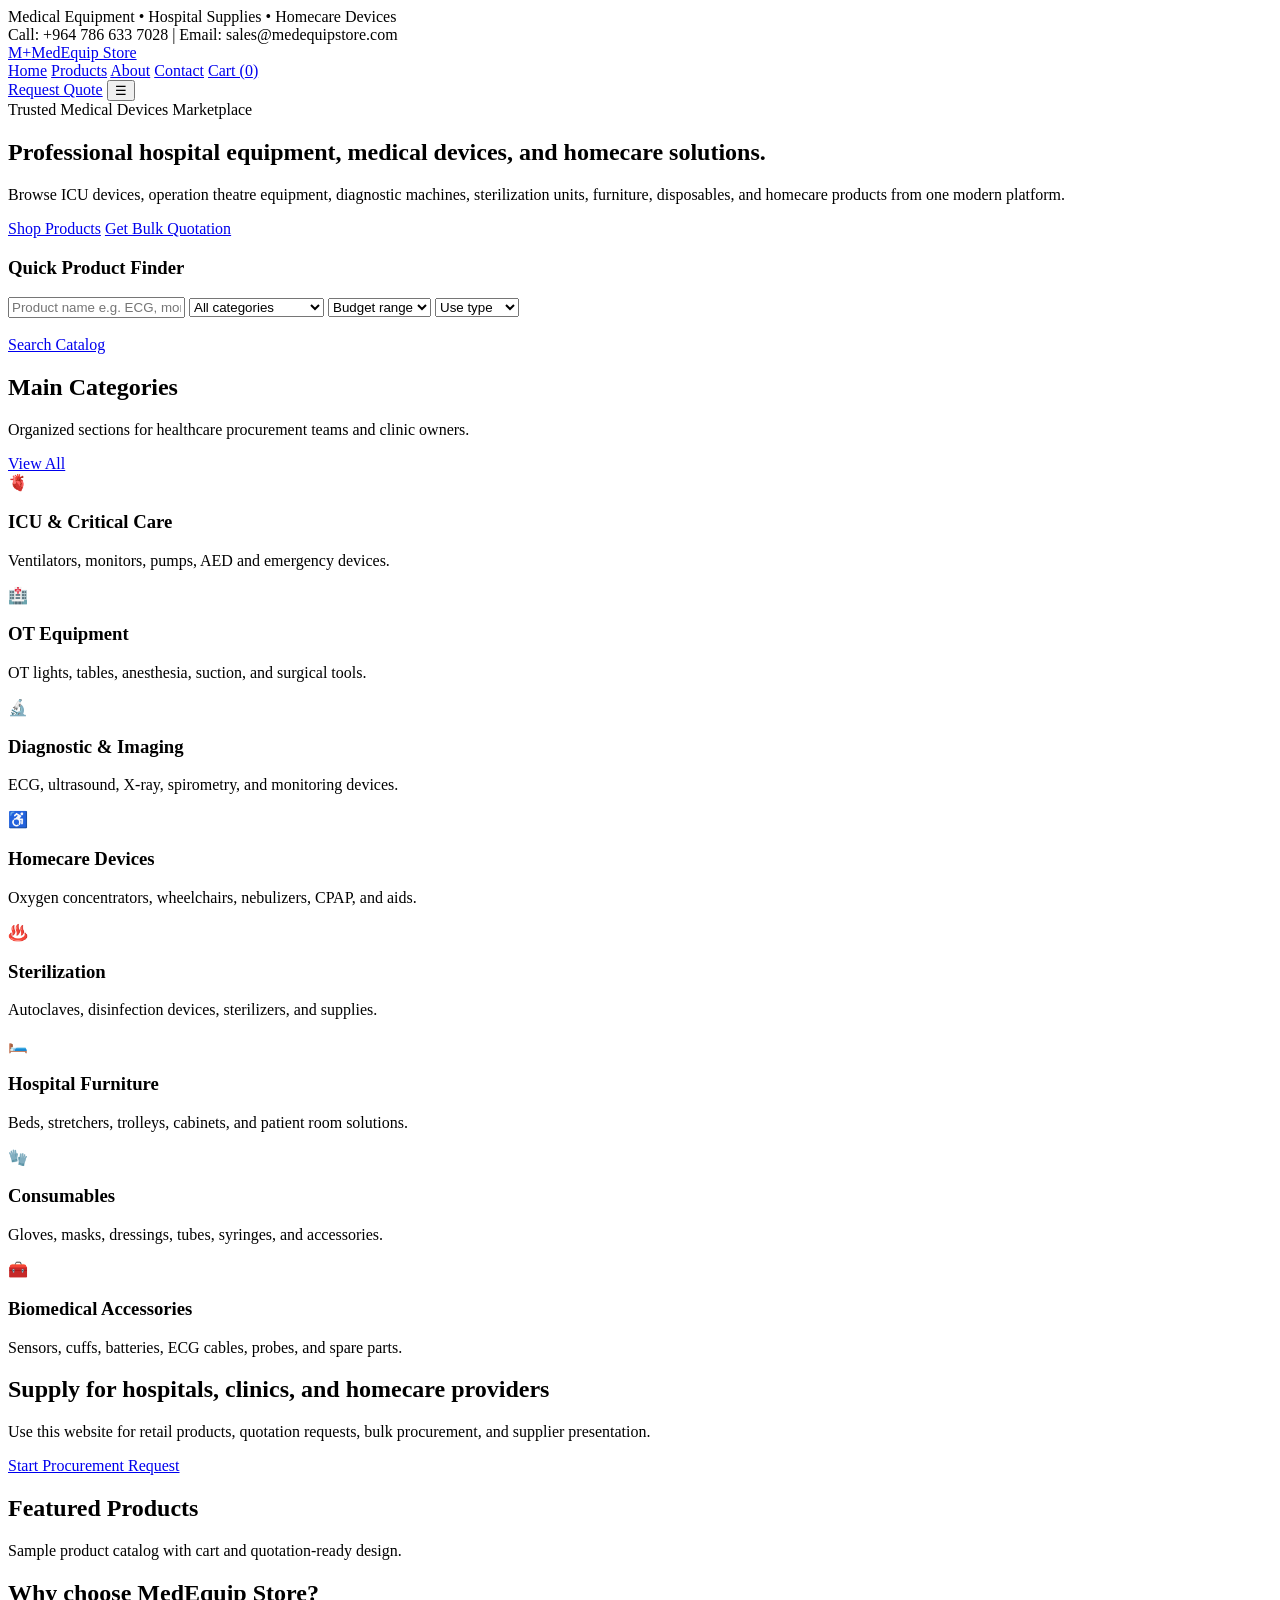
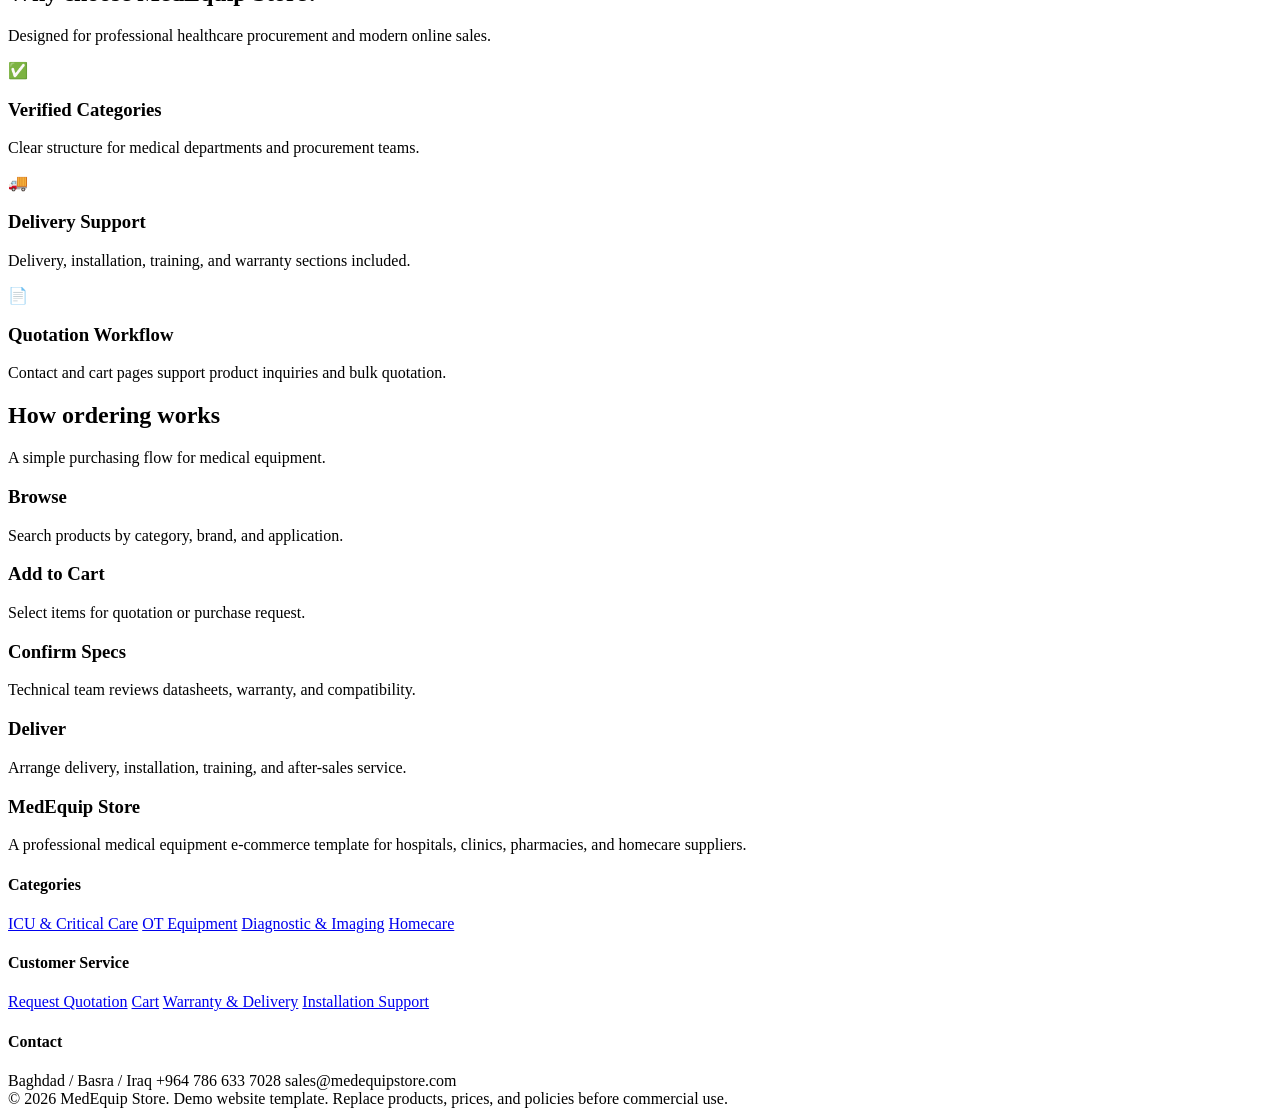
==== index.html @ 946a5c25 "webpage" ====
<!DOCTYPE html>
<html lang="en">
<head>
  <meta charset="UTF-8">
  <meta name="viewport" content="width=device-width, initial-scale=1.0">
  <title>Home | MedEquip Store</title>
  <meta name="description" content="Medical devices and hospital equipment online store template.">
  <link rel="preconnect" href="https://fonts.googleapis.com">
  <link rel="stylesheet" href="assets/css/styles.css">
</head>
<body>

<div class="topbar">
  <div class="container">
    <div>Medical Equipment • Hospital Supplies • Homecare Devices</div>
    <div>Call: +964 786 633 7028 | Email: sales@medequipstore.com</div>
  </div>
</div>
<header class="header">
  <div class="container nav">
    <a class="logo" href="index.html"><span class="logo-mark">M+</span><span>MedEquip Store</span></a>
    <nav class="menu">
      <a href="index.html">Home</a>
      <a href="products.html">Products</a>
      <a href="about.html">About</a>
      <a href="contact.html">Contact</a>
      <a href="cart.html">Cart (<span class="cartCount">0</span>)</a>
    </nav>
    <div class="nav-actions">
      <a class="btn secondary" href="contact.html">Request Quote</a>
      <button class="mobile-toggle">☰</button>
    </div>
  </div>
</header>


<section class="hero">
  <div class="container hero-grid">
    <div>
      <span class="badge">Trusted Medical Devices Marketplace</span>
      <h1>Professional hospital equipment, medical devices, and homecare solutions.</h1>
      <p>Browse ICU devices, operation theatre equipment, diagnostic machines, sterilization units, furniture, disposables, and homecare products from one modern platform.</p>
      <a class="btn" href="products.html">Shop Products</a>
      <a class="btn light" href="contact.html">Get Bulk Quotation</a>
    </div>
    <div class="search-card">
      <h3>Quick Product Finder</h3>
      <div class="search-grid">
        <input placeholder="Product name e.g. ECG, monitor">
        <select><option>All categories</option><option>ICU & Critical Care</option><option>OT Equipment</option><option>Homecare</option></select>
        <select><option>Budget range</option><option>Under $500</option><option>$500 - $2000</option><option>Above $2000</option></select>
        <select><option>Use type</option><option>Hospital</option><option>Clinic</option><option>Homecare</option></select>
      </div>
      <br><a class="btn" href="products.html">Search Catalog</a>
    </div>
  </div>
</section>
<section class="section">
  <div class="container">
    <div class="section-title"><div><h2>Main Categories</h2><p>Organized sections for healthcare procurement teams and clinic owners.</p></div><a class="btn secondary" href="products.html">View All</a></div>
    <div class="grid categories">
      <div class="card category-card"><div class="icon">🫀</div><h3>ICU & Critical Care</h3><p>Ventilators, monitors, pumps, AED and emergency devices.</p></div>
      <div class="card category-card"><div class="icon">🏥</div><h3>OT Equipment</h3><p>OT lights, tables, anesthesia, suction, and surgical tools.</p></div>
      <div class="card category-card"><div class="icon">🔬</div><h3>Diagnostic & Imaging</h3><p>ECG, ultrasound, X-ray, spirometry, and monitoring devices.</p></div>
      <div class="card category-card"><div class="icon">♿</div><h3>Homecare Devices</h3><p>Oxygen concentrators, wheelchairs, nebulizers, CPAP, and aids.</p></div>
      <div class="card category-card"><div class="icon">♨️</div><h3>Sterilization</h3><p>Autoclaves, disinfection devices, sterilizers, and supplies.</p></div>
      <div class="card category-card"><div class="icon">🛏️</div><h3>Hospital Furniture</h3><p>Beds, stretchers, trolleys, cabinets, and patient room solutions.</p></div>
      <div class="card category-card"><div class="icon">🧤</div><h3>Consumables</h3><p>Gloves, masks, dressings, tubes, syringes, and accessories.</p></div>
      <div class="card category-card"><div class="icon">🧰</div><h3>Biomedical Accessories</h3><p>Sensors, cuffs, batteries, ECG cables, probes, and spare parts.</p></div>
    </div>
  </div>
</section>
<section class="section" style="padding-top:0">
  <div class="container">
    <div class="banner">
      <div><h2>Supply for hospitals, clinics, and homecare providers</h2><p>Use this website for retail products, quotation requests, bulk procurement, and supplier presentation.</p></div>
      <a class="btn light" href="contact.html">Start Procurement Request</a>
    </div>
  </div>
</section>
<section class="section">
  <div class="container">
    <div class="section-title"><div><h2>Featured Products</h2><p>Sample product catalog with cart and quotation-ready design.</p></div></div>
    <div class="grid products" id="featuredProducts"></div>
  </div>
</section>
<section class="section" style="background:#fff">
  <div class="container">
    <div class="section-title"><div><h2>Why choose MedEquip Store?</h2><p>Designed for professional healthcare procurement and modern online sales.</p></div></div>
    <div class="grid features">
      <div class="card feature"><div class="icon">✅</div><div><h3>Verified Categories</h3><p>Clear structure for medical departments and procurement teams.</p></div></div>
      <div class="card feature"><div class="icon">🚚</div><div><h3>Delivery Support</h3><p>Delivery, installation, training, and warranty sections included.</p></div></div>
      <div class="card feature"><div class="icon">📄</div><div><h3>Quotation Workflow</h3><p>Contact and cart pages support product inquiries and bulk quotation.</p></div></div>
    </div>
  </div>
</section>
<section class="section">
  <div class="container">
    <div class="section-title"><div><h2>How ordering works</h2><p>A simple purchasing flow for medical equipment.</p></div></div>
    <div class="grid steps">
      <div class="card step"><h3>Browse</h3><p>Search products by category, brand, and application.</p></div>
      <div class="card step"><h3>Add to Cart</h3><p>Select items for quotation or purchase request.</p></div>
      <div class="card step"><h3>Confirm Specs</h3><p>Technical team reviews datasheets, warranty, and compatibility.</p></div>
      <div class="card step"><h3>Deliver</h3><p>Arrange delivery, installation, training, and after-sales service.</p></div>
    </div>
  </div>
</section>


<footer class="footer">
  <div class="container footer-grid">
    <div>
      <h3>MedEquip Store</h3>
      <p>A professional medical equipment e-commerce template for hospitals, clinics, pharmacies, and homecare suppliers.</p>
    </div>
    <div>
      <h4>Categories</h4>
      <a href="products.html">ICU & Critical Care</a>
      <a href="products.html">OT Equipment</a>
      <a href="products.html">Diagnostic & Imaging</a>
      <a href="products.html">Homecare</a>
    </div>
    <div>
      <h4>Customer Service</h4>
      <a href="contact.html">Request Quotation</a>
      <a href="cart.html">Cart</a>
      <a href="about.html">Warranty & Delivery</a>
      <a href="about.html">Installation Support</a>
    </div>
    <div>
      <h4>Contact</h4>
      <a>Baghdad / Basra / Iraq</a>
      <a>+964 786 633 7028</a>
      <a>sales@medequipstore.com</a>
    </div>
  </div>
  <div class="container copy">© 2026 MedEquip Store. Demo website template. Replace products, prices, and policies before commercial use.</div>
</footer>

<script src="assets/js/main.js"></script>
</body>
</html>
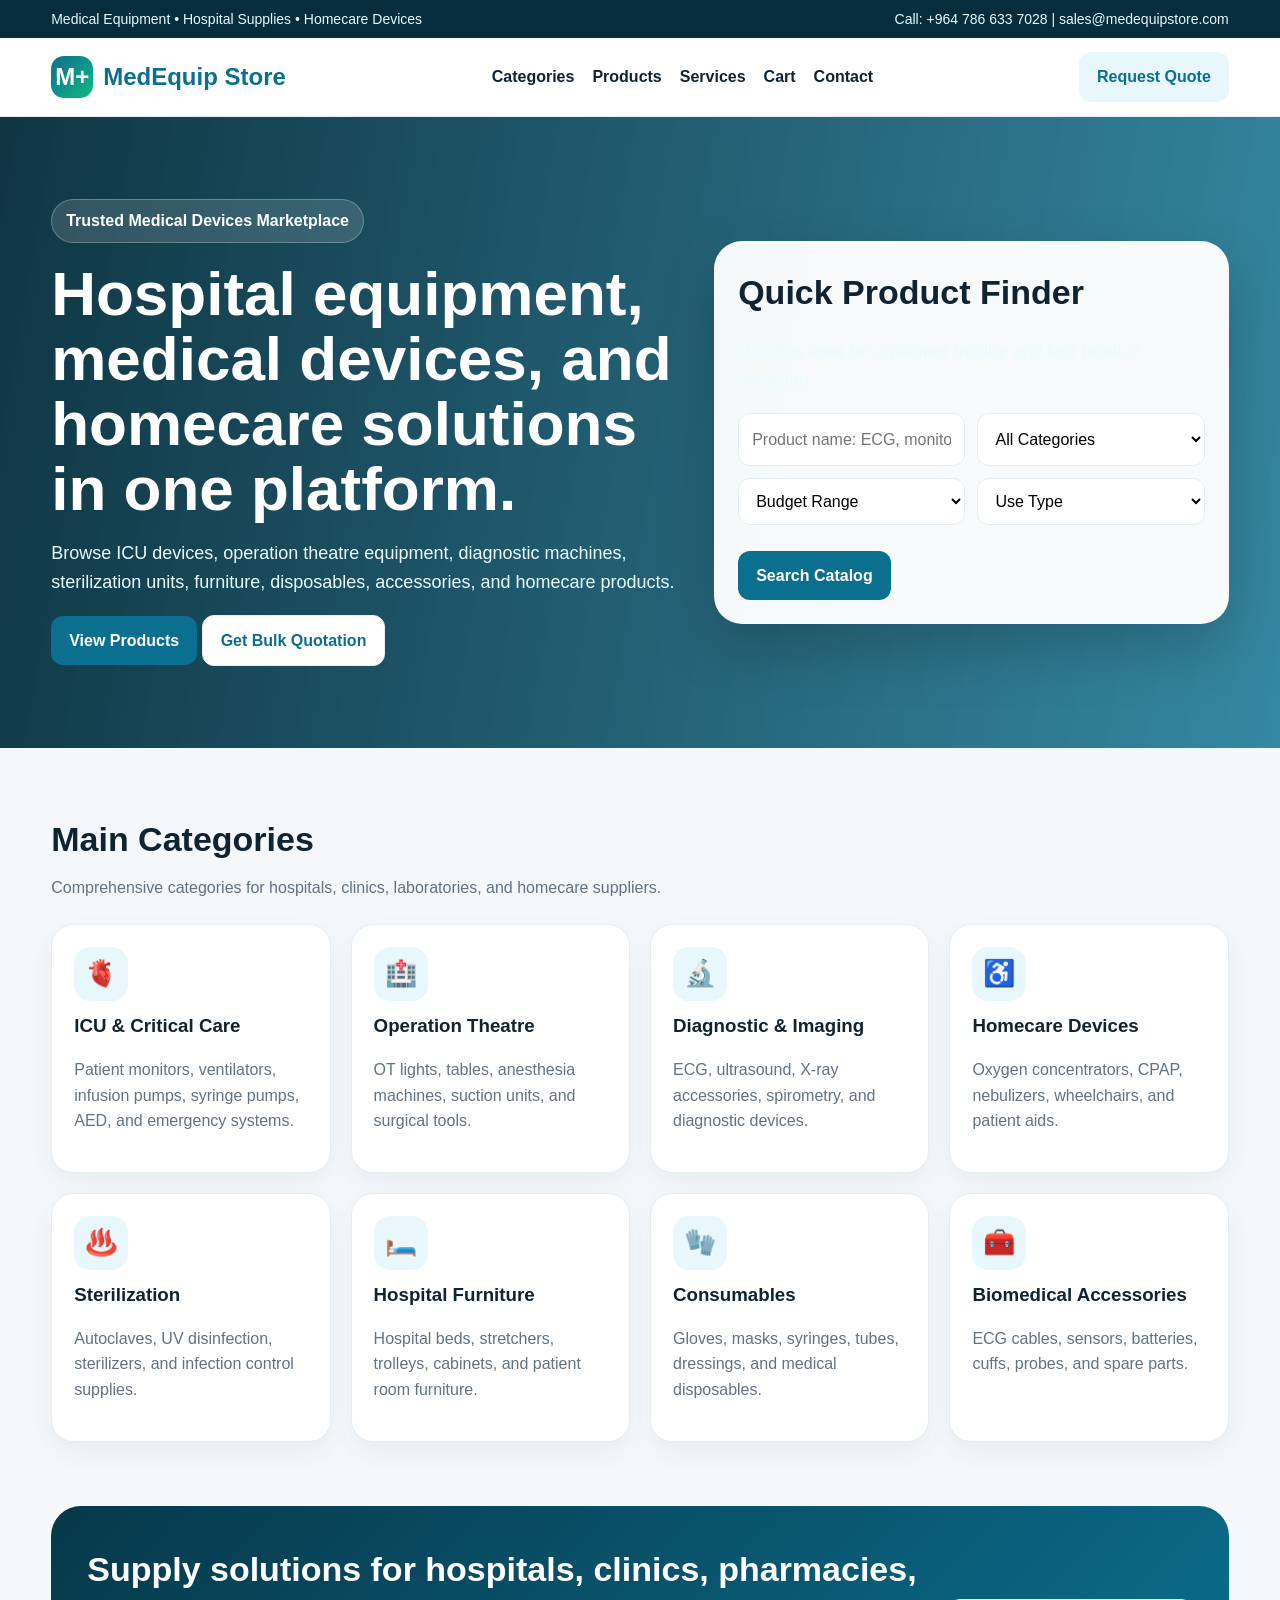
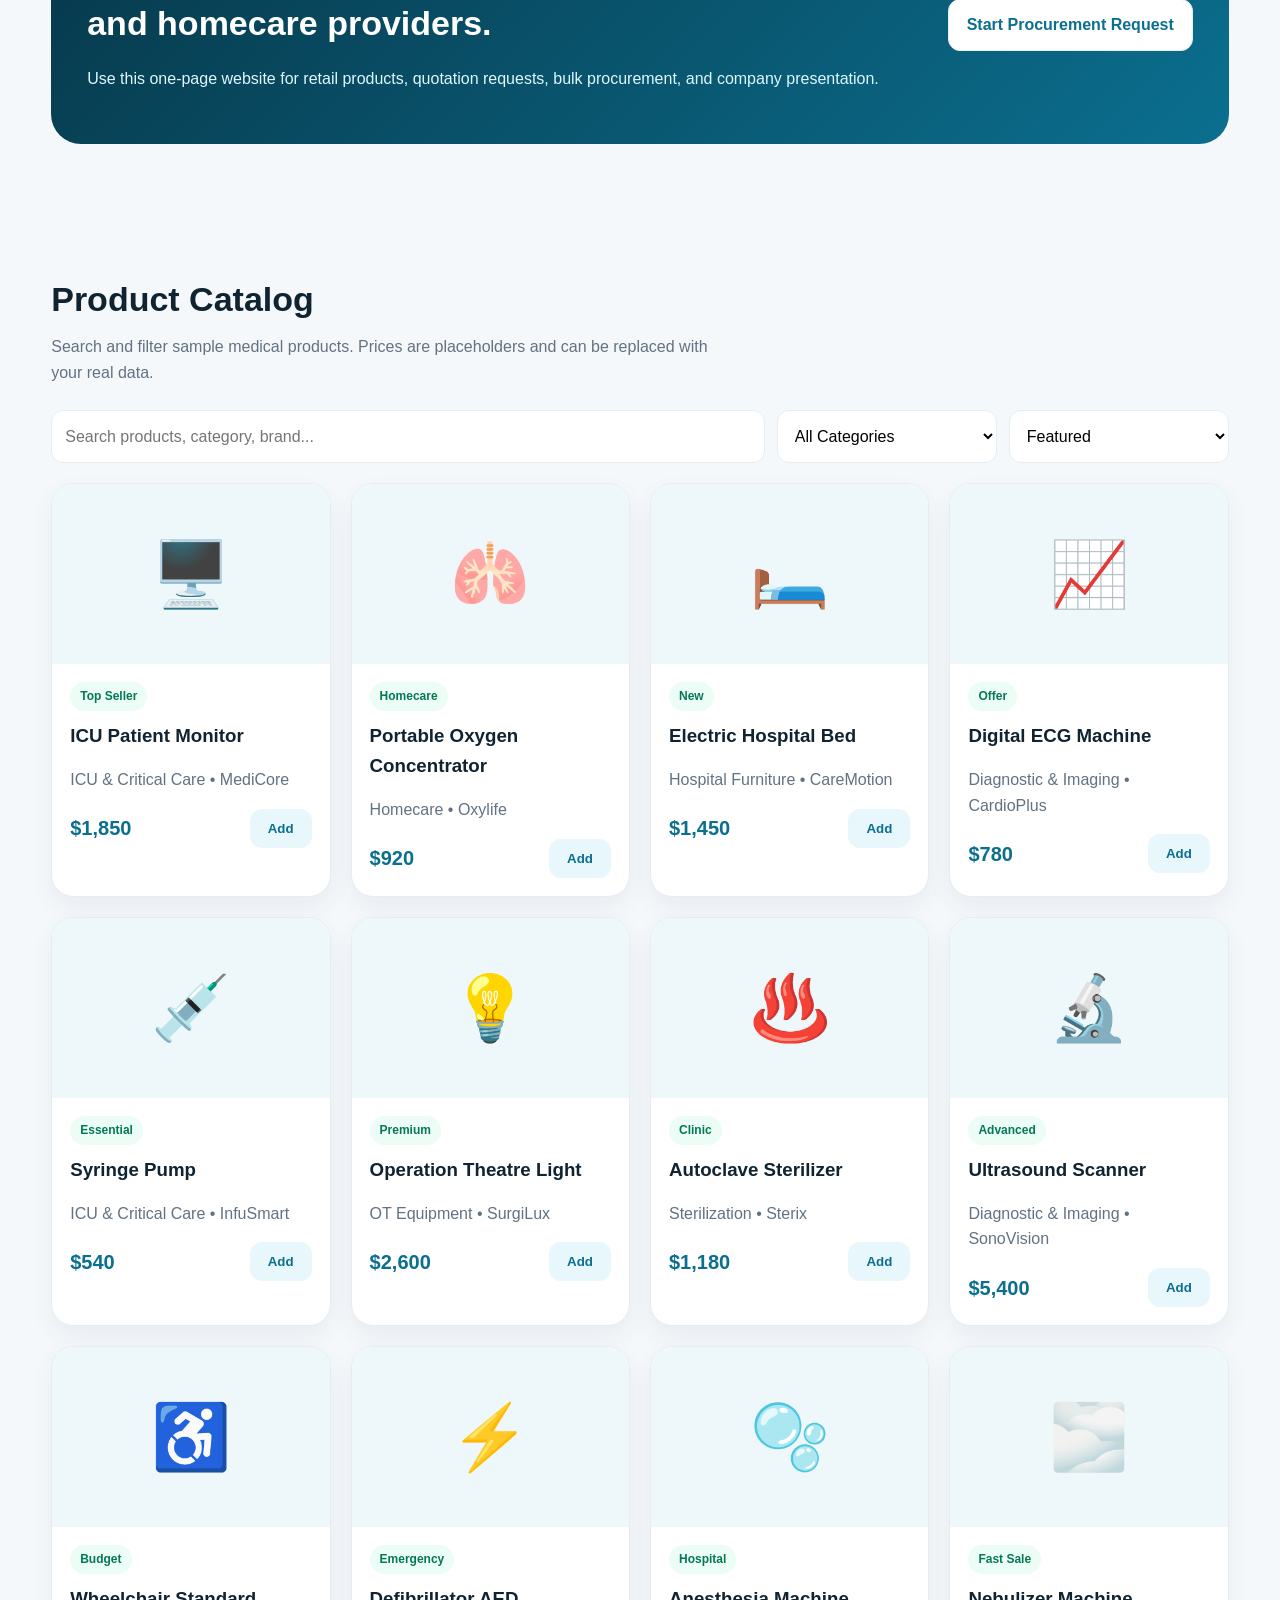
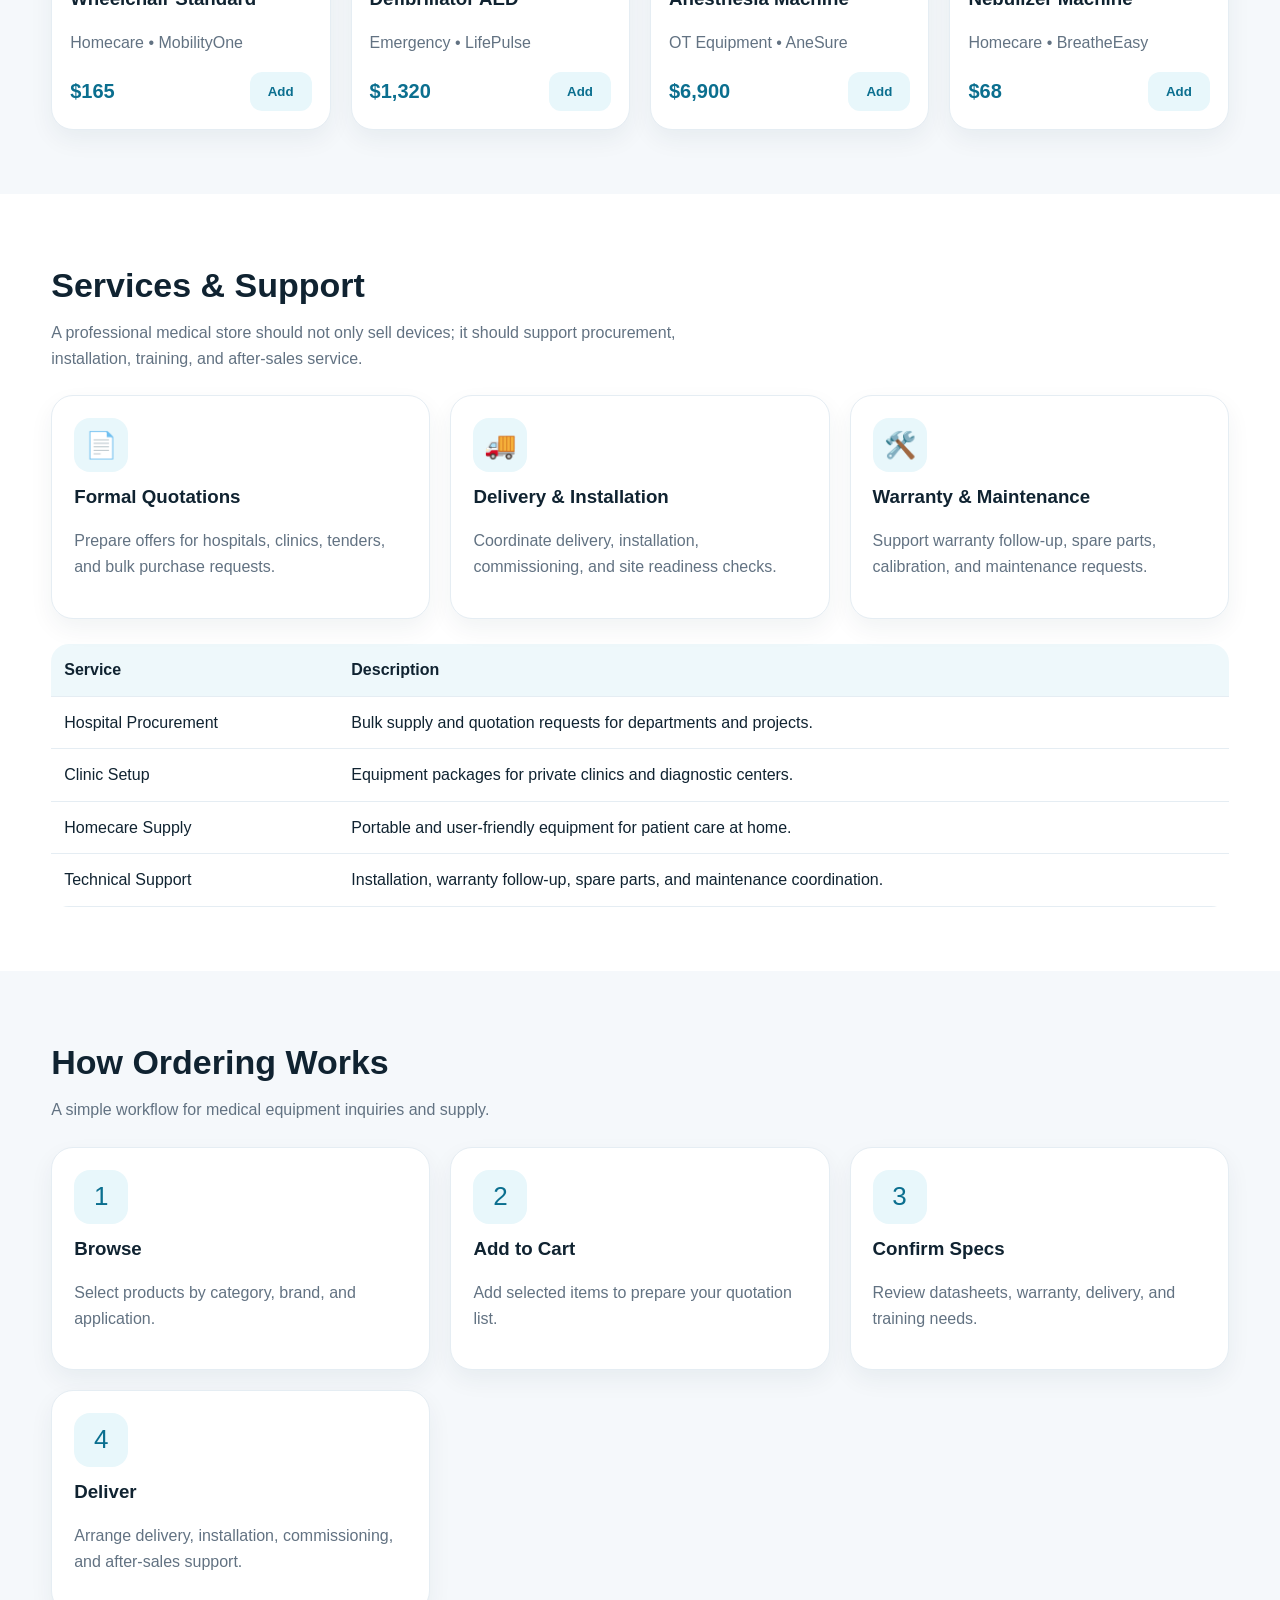
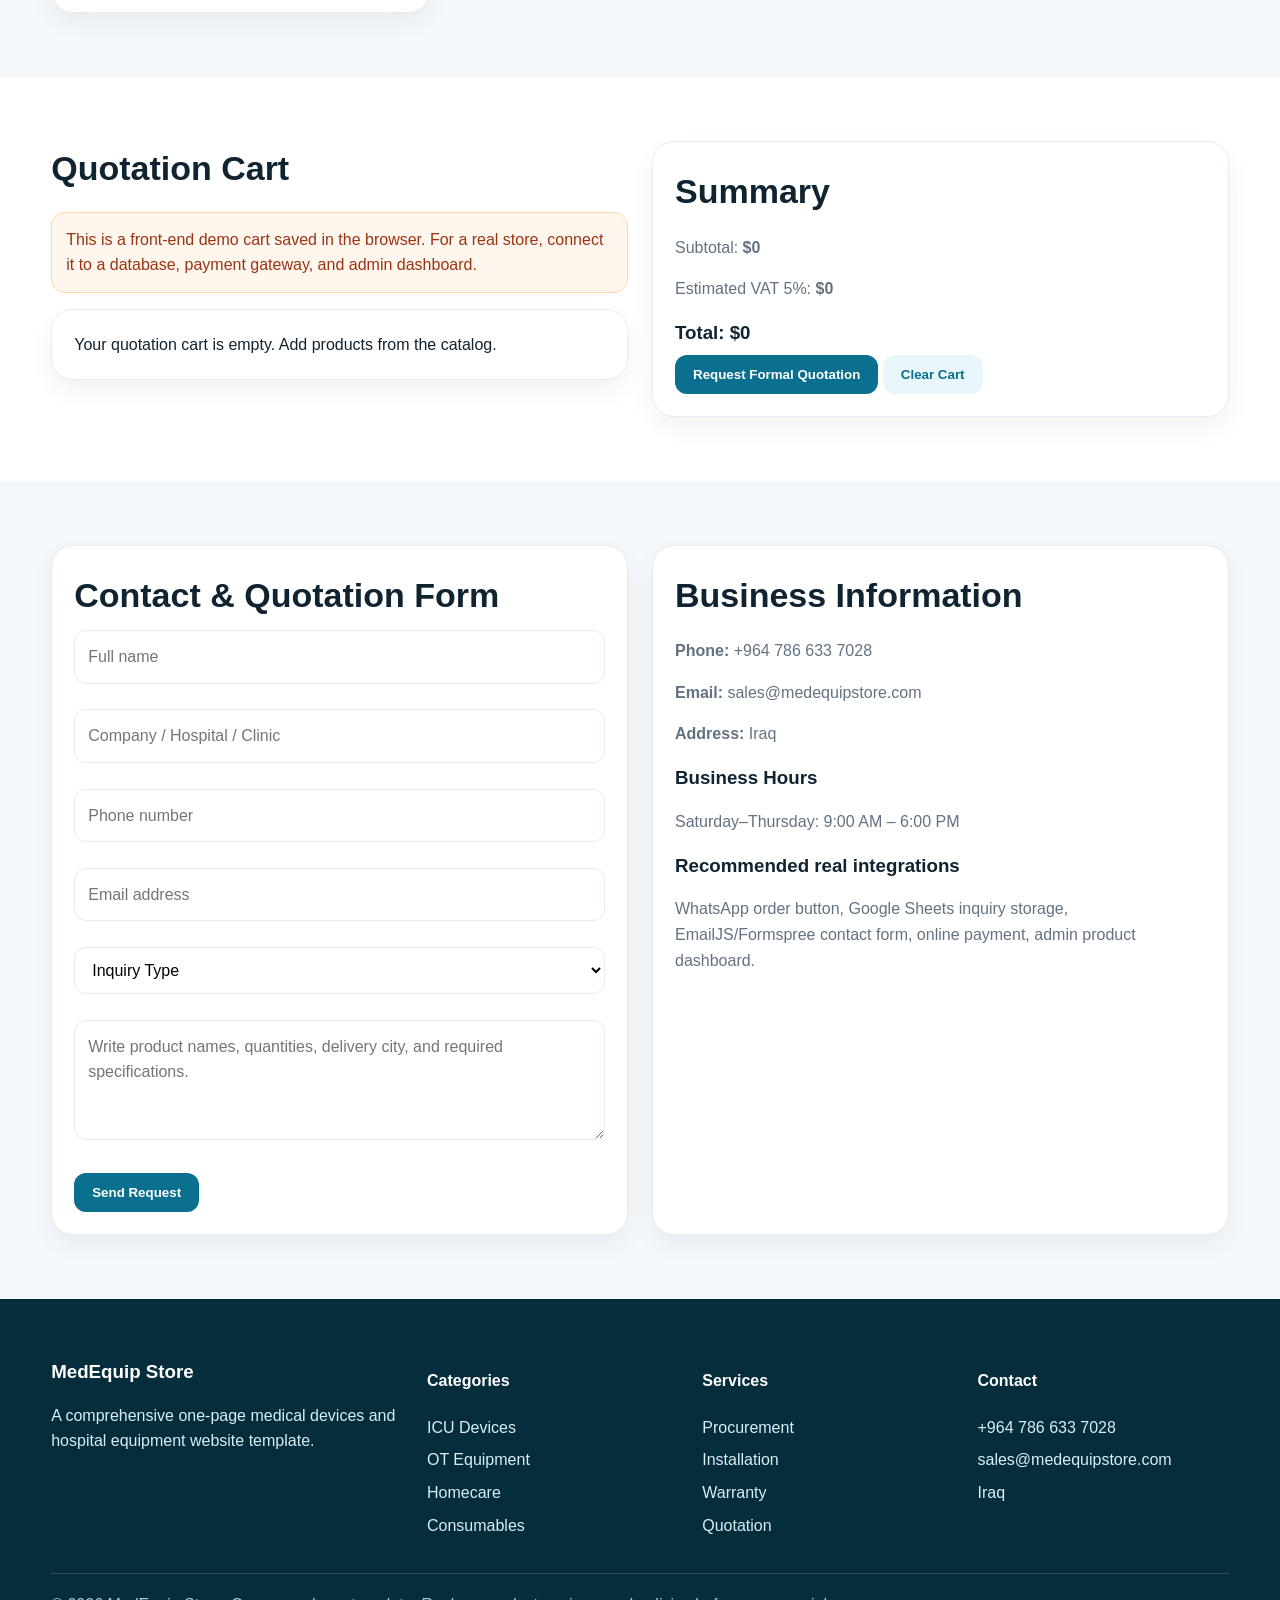
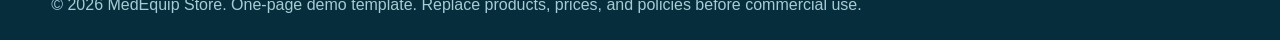
==== commit d66da1ec: "index" ====
--- a/index.html
+++ b/index.html
@@ -1,142 +1,329 @@
 <!DOCTYPE html>
 <html lang="en">
 <head>
-  <meta charset="UTF-8">
-  <meta name="viewport" content="width=device-width, initial-scale=1.0">
-  <title>Home | MedEquip Store</title>
-  <meta name="description" content="Medical devices and hospital equipment online store template.">
-  <link rel="preconnect" href="https://fonts.googleapis.com">
-  <link rel="stylesheet" href="assets/css/styles.css">
+  <meta charset="UTF-8" />
+  <meta name="viewport" content="width=device-width, initial-scale=1.0" />
+  <title>MedEquip Store | Medical Devices & Hospital Equipment</title>
+  <meta name="description" content="A comprehensive one-page medical devices and hospital equipment store website." />
+  <style>
+    :root{
+      --primary:#0b6f8f;--primary-dark:#06495e;--accent:#10b981;--bg:#f5f8fb;
+      --text:#102331;--muted:#627282;--card:#fff;--border:#e5edf3;--gold:#f59e0b;
+    }
+    *{box-sizing:border-box}
+    html{scroll-behavior:smooth}
+    body{margin:0;font-family:Arial,Helvetica,sans-serif;background:var(--bg);color:var(--text);line-height:1.6}
+    a{text-decoration:none;color:inherit}
+    .container{width:min(1180px,92%);margin:auto}
+    .topbar{background:#062d3b;color:#e8fbff;font-size:14px}
+    .topbar .container{display:flex;justify-content:space-between;gap:10px;flex-wrap:wrap;padding:8px 0}
+    header{position:sticky;top:0;z-index:20;background:#fff;border-bottom:1px solid var(--border)}
+    nav{display:flex;align-items:center;justify-content:space-between;gap:20px;padding:14px 0}
+    .logo{display:flex;gap:10px;align-items:center;font-size:24px;font-weight:900;color:var(--primary)}
+    .logo span:first-child{width:42px;height:42px;border-radius:13px;background:linear-gradient(135deg,var(--primary),var(--accent));color:#fff;display:grid;place-items:center}
+    .menu{display:flex;gap:18px;font-weight:700}
+    .menu a:hover{color:var(--primary)}
+    .btn{display:inline-flex;justify-content:center;align-items:center;border:0;border-radius:12px;padding:12px 18px;background:var(--primary);color:#fff;font-weight:800;cursor:pointer}
+    .btn:hover{background:var(--primary-dark)}
+    .btn.light{background:#fff;color:var(--primary);border:1px solid var(--border)}
+    .btn.secondary{background:#e8f7fb;color:var(--primary)}
+    .hero{background:linear-gradient(100deg,rgba(6,45,59,.96),rgba(11,111,143,.82)),url('https://images.unsplash.com/photo-1581093458791-9d09a5f22243?auto=format&fit=crop&w=1600&q=80');background-size:cover;background-position:center;color:#fff;padding:82px 0}
+    .hero-grid{display:grid;grid-template-columns:1.1fr .9fr;gap:34px;align-items:center}
+    .badge{display:inline-flex;background:rgba(255,255,255,.14);border:1px solid rgba(255,255,255,.25);border-radius:999px;padding:8px 14px;font-weight:800}
+    h1{font-size:clamp(36px,5vw,62px);line-height:1.05;margin:18px 0}
+    h2{font-size:34px;margin:0 0 8px}
+    h3{margin:10px 0 7px}
+    .hero p{font-size:18px;color:#e8fbff}
+    .quick-card{background:rgba(255,255,255,.96);color:var(--text);border-radius:28px;padding:24px;box-shadow:0 25px 60px rgba(0,0,0,.2)}
+    input,select,textarea{width:100%;padding:13px;border:1px solid var(--border);border-radius:12px;font:inherit;background:#fff}
+    textarea{min-height:120px;resize:vertical}
+    .form-grid{display:grid;grid-template-columns:1fr 1fr;gap:12px}
+    section{padding:64px 0}
+    .section-title{display:flex;justify-content:space-between;gap:20px;align-items:end;margin-bottom:24px}
+    .section-title p{color:var(--muted);max-width:680px;margin:0}
+    .grid{display:grid;gap:20px}
+    .categories{grid-template-columns:repeat(4,1fr)}
+    .products{grid-template-columns:repeat(4,1fr)}
+    .features,.steps,.testimonials{grid-template-columns:repeat(3,1fr)}
+    .card{background:var(--card);border:1px solid var(--border);border-radius:22px;padding:22px;box-shadow:0 10px 25px rgba(12,44,62,.06)}
+    .icon{width:54px;height:54px;border-radius:16px;display:grid;place-items:center;background:#e8f7fb;color:var(--primary);font-size:26px}
+    .card p{color:var(--muted)}
+    .product{padding:0;overflow:hidden}
+    .product-img{height:180px;background:#eef8fb;display:grid;place-items:center;font-size:64px}
+    .product-body{padding:18px}
+    .tag{display:inline-flex;padding:5px 10px;border-radius:999px;background:#ecfdf5;color:#047857;font-weight:800;font-size:12px}
+    .price{display:flex;justify-content:space-between;align-items:center;margin-top:13px}
+    .price strong{font-size:20px;color:var(--primary)}
+    .banner{background:linear-gradient(135deg,#07384a,#0b6f8f);color:white;border-radius:30px;padding:36px;display:grid;grid-template-columns:1fr auto;gap:20px;align-items:center}
+    .banner p{color:#def8ff}
+    .filters{display:grid;grid-template-columns:1fr 220px 220px;gap:12px;margin-bottom:20px}
+    .about{background:#fff}
+    table{width:100%;border-collapse:collapse;background:#fff;border-radius:18px;overflow:hidden}
+    th,td{padding:13px;border-bottom:1px solid var(--border);text-align:left}
+    th{background:#eef8fb}
+    .split{display:grid;grid-template-columns:1fr 1fr;gap:24px}
+    .notice{background:#fff7ed;border:1px solid #fed7aa;color:#9a3412;padding:14px;border-radius:14px}
+    .cart-item{display:grid;grid-template-columns:70px 1fr auto;gap:14px;align-items:center;margin-bottom:12px}
+    .mini{width:70px;height:70px;border-radius:16px;background:#eef8fb;display:grid;place-items:center;font-size:30px}
+    footer{background:#062d3b;color:#d8eef5;padding:48px 0 22px}
+    .footer-grid{display:grid;grid-template-columns:1.4fr 1fr 1fr 1fr;gap:24px}
+    footer h3,footer h4{color:#fff}
+    footer a{display:block;color:#d8eef5;margin:7px 0}
+    .copy{border-top:1px solid rgba(255,255,255,.15);margin-top:28px;padding-top:18px;color:#a7cbd5}
+    @media(max-width:900px){
+      .hero-grid,.split,.banner{grid-template-columns:1fr}
+      .categories,.products,.features,.steps,.testimonials,.footer-grid{grid-template-columns:1fr 1fr}
+      .menu{display:none}
+      .filters,.form-grid{grid-template-columns:1fr}
+    }
+    @media(max-width:560px){.categories,.products,.features,.steps,.testimonials,.footer-grid{grid-template-columns:1fr}}
+  </style>
 </head>
 <body>
-
-<div class="topbar">
-  <div class="container">
-    <div>Medical Equipment • Hospital Supplies • Homecare Devices</div>
-    <div>Call: +964 786 633 7028 | Email: sales@medequipstore.com</div>
-  </div>
-</div>
-<header class="header">
-  <div class="container nav">
-    <a class="logo" href="index.html"><span class="logo-mark">M+</span><span>MedEquip Store</span></a>
-    <nav class="menu">
-      <a href="index.html">Home</a>
-      <a href="products.html">Products</a>
-      <a href="about.html">About</a>
-      <a href="contact.html">Contact</a>
-      <a href="cart.html">Cart (<span class="cartCount">0</span>)</a>
-    </nav>
-    <div class="nav-actions">
-      <a class="btn secondary" href="contact.html">Request Quote</a>
-      <button class="mobile-toggle">☰</button>
+  <div class="topbar">
+    <div class="container">
+      <div>Medical Equipment • Hospital Supplies • Homecare Devices</div>
+      <div>Call: +964 786 633 7028 | sales@medequipstore.com</div>
     </div>
   </div>
-</header>
-
-
-<section class="hero">
-  <div class="container hero-grid">
-    <div>
-      <span class="badge">Trusted Medical Devices Marketplace</span>
-      <h1>Professional hospital equipment, medical devices, and homecare solutions.</h1>
-      <p>Browse ICU devices, operation theatre equipment, diagnostic machines, sterilization units, furniture, disposables, and homecare products from one modern platform.</p>
-      <a class="btn" href="products.html">Shop Products</a>
-      <a class="btn light" href="contact.html">Get Bulk Quotation</a>
+
+  <header>
+    <div class="container">
+      <nav>
+        <a class="logo" href="#home"><span>M+</span><span>MedEquip Store</span></a>
+        <div class="menu">
+          <a href="#categories">Categories</a>
+          <a href="#products">Products</a>
+          <a href="#services">Services</a>
+          <a href="#cart">Cart</a>
+          <a href="#contact">Contact</a>
+        </div>
+        <a class="btn secondary" href="#contact">Request Quote</a>
+      </nav>
     </div>
-    <div class="search-card">
-      <h3>Quick Product Finder</h3>
-      <div class="search-grid">
-        <input placeholder="Product name e.g. ECG, monitor">
-        <select><option>All categories</option><option>ICU & Critical Care</option><option>OT Equipment</option><option>Homecare</option></select>
-        <select><option>Budget range</option><option>Under $500</option><option>$500 - $2000</option><option>Above $2000</option></select>
-        <select><option>Use type</option><option>Hospital</option><option>Clinic</option><option>Homecare</option></select>
-      </div>
-      <br><a class="btn" href="products.html">Search Catalog</a>
+  </header>
+
+  <main id="home">
+    <section class="hero">
+      <div class="container hero-grid">
+        <div>
+          <span class="badge">Trusted Medical Devices Marketplace</span>
+          <h1>Hospital equipment, medical devices, and homecare solutions in one platform.</h1>
+          <p>Browse ICU devices, operation theatre equipment, diagnostic machines, sterilization units, furniture, disposables, accessories, and homecare products.</p>
+          <a class="btn" href="#products">View Products</a>
+          <a class="btn light" href="#contact">Get Bulk Quotation</a>
+        </div>
+        <div class="quick-card">
+          <h2>Quick Product Finder</h2>
+          <p>Use this area for customer inquiry and fast product selection.</p>
+          <div class="form-grid">
+            <input placeholder="Product name: ECG, monitor, bed..." />
+            <select><option>All Categories</option><option>ICU & Critical Care</option><option>Homecare</option><option>OT Equipment</option></select>
+            <select><option>Budget Range</option><option>Under $500</option><option>$500–$2,000</option><option>Above $2,000</option></select>
+            <select><option>Use Type</option><option>Hospital</option><option>Clinic</option><option>Homecare</option></select>
+          </div><br>
+          <a class="btn" href="#products">Search Catalog</a>
+        </div>
+      </div>
+    </section>
+
+    <section id="categories">
+      <div class="container">
+        <div class="section-title">
+          <div><h2>Main Categories</h2><p>Comprehensive categories for hospitals, clinics, laboratories, and homecare suppliers.</p></div>
+        </div>
+        <div class="grid categories">
+          <div class="card"><div class="icon">🫀</div><h3>ICU & Critical Care</h3><p>Patient monitors, ventilators, infusion pumps, syringe pumps, AED, and emergency systems.</p></div>
+          <div class="card"><div class="icon">🏥</div><h3>Operation Theatre</h3><p>OT lights, tables, anesthesia machines, suction units, and surgical tools.</p></div>
+          <div class="card"><div class="icon">🔬</div><h3>Diagnostic & Imaging</h3><p>ECG, ultrasound, X-ray accessories, spirometry, and diagnostic devices.</p></div>
+          <div class="card"><div class="icon">♿</div><h3>Homecare Devices</h3><p>Oxygen concentrators, CPAP, nebulizers, wheelchairs, and patient aids.</p></div>
+          <div class="card"><div class="icon">♨️</div><h3>Sterilization</h3><p>Autoclaves, UV disinfection, sterilizers, and infection control supplies.</p></div>
+          <div class="card"><div class="icon">🛏️</div><h3>Hospital Furniture</h3><p>Hospital beds, stretchers, trolleys, cabinets, and patient room furniture.</p></div>
+          <div class="card"><div class="icon">🧤</div><h3>Consumables</h3><p>Gloves, masks, syringes, tubes, dressings, and medical disposables.</p></div>
+          <div class="card"><div class="icon">🧰</div><h3>Biomedical Accessories</h3><p>ECG cables, sensors, batteries, cuffs, probes, and spare parts.</p></div>
+        </div>
+      </div>
+    </section>
+
+    <section style="padding-top:0">
+      <div class="container">
+        <div class="banner">
+          <div>
+            <h2>Supply solutions for hospitals, clinics, pharmacies, and homecare providers.</h2>
+            <p>Use this one-page website for retail products, quotation requests, bulk procurement, and company presentation.</p>
+          </div>
+          <a class="btn light" href="#contact">Start Procurement Request</a>
+        </div>
+      </div>
+    </section>
+
+    <section id="products">
+      <div class="container">
+        <div class="section-title">
+          <div><h2>Product Catalog</h2><p>Search and filter sample medical products. Prices are placeholders and can be replaced with your real data.</p></div>
+        </div>
+        <div class="filters">
+          <input id="searchInput" placeholder="Search products, category, brand..." />
+          <select id="categoryFilter">
+            <option value="All">All Categories</option>
+            <option>ICU & Critical Care</option><option>Homecare</option><option>Hospital Furniture</option>
+            <option>Diagnostic & Imaging</option><option>OT Equipment</option><option>Sterilization</option><option>Emergency</option>
+          </select>
+          <select id="sortFilter">
+            <option value="featured">Featured</option>
+            <option value="low">Price: Low to High</option>
+            <option value="high">Price: High to Low</option>
+          </select>
+        </div>
+        <div class="grid products" id="productGrid"></div>
+      </div>
+    </section>
+
+    <section id="services" class="about">
+      <div class="container">
+        <div class="section-title">
+          <div><h2>Services & Support</h2><p>A professional medical store should not only sell devices; it should support procurement, installation, training, and after-sales service.</p></div>
+        </div>
+        <div class="grid features">
+          <div class="card"><div class="icon">📄</div><h3>Formal Quotations</h3><p>Prepare offers for hospitals, clinics, tenders, and bulk purchase requests.</p></div>
+          <div class="card"><div class="icon">🚚</div><h3>Delivery & Installation</h3><p>Coordinate delivery, installation, commissioning, and site readiness checks.</p></div>
+          <div class="card"><div class="icon">🛠️</div><h3>Warranty & Maintenance</h3><p>Support warranty follow-up, spare parts, calibration, and maintenance requests.</p></div>
+        </div><br>
+        <table>
+          <tr><th>Service</th><th>Description</th></tr>
+          <tr><td>Hospital Procurement</td><td>Bulk supply and quotation requests for departments and projects.</td></tr>
+          <tr><td>Clinic Setup</td><td>Equipment packages for private clinics and diagnostic centers.</td></tr>
+          <tr><td>Homecare Supply</td><td>Portable and user-friendly equipment for patient care at home.</td></tr>
+          <tr><td>Technical Support</td><td>Installation, warranty follow-up, spare parts, and maintenance coordination.</td></tr>
+        </table>
+      </div>
+    </section>
+
+    <section>
+      <div class="container">
+        <div class="section-title">
+          <div><h2>How Ordering Works</h2><p>A simple workflow for medical equipment inquiries and supply.</p></div>
+        </div>
+        <div class="grid steps">
+          <div class="card"><div class="icon">1</div><h3>Browse</h3><p>Select products by category, brand, and application.</p></div>
+          <div class="card"><div class="icon">2</div><h3>Add to Cart</h3><p>Add selected items to prepare your quotation list.</p></div>
+          <div class="card"><div class="icon">3</div><h3>Confirm Specs</h3><p>Review datasheets, warranty, delivery, and training needs.</p></div>
+          <div class="card"><div class="icon">4</div><h3>Deliver</h3><p>Arrange delivery, installation, commissioning, and after-sales support.</p></div>
+        </div>
+      </div>
+    </section>
+
+    <section id="cart" class="about">
+      <div class="container split">
+        <div>
+          <h2>Quotation Cart</h2>
+          <p class="notice">This is a front-end demo cart saved in the browser. For a real store, connect it to a database, payment gateway, and admin dashboard.</p>
+          <div id="cartItems"></div>
+        </div>
+        <div class="card">
+          <h2>Summary</h2>
+          <p>Subtotal: <strong id="subtotal">$0</strong></p>
+          <p>Estimated VAT 5%: <strong id="vat">$0</strong></p>
+          <h3>Total: <span id="grand">$0</span></h3>
+          <button class="btn" onclick="document.querySelector('#contact').scrollIntoView()">Request Formal Quotation</button>
+          <button class="btn secondary" onclick="clearCart()">Clear Cart</button>
+        </div>
+      </div>
+    </section>
+
+    <section id="contact">
+      <div class="container split">
+        <form class="card" onsubmit="alert('Demo form only. Connect it to EmailJS, Formspree, WhatsApp, PHP, or backend API.');return false;">
+          <h2>Contact & Quotation Form</h2>
+          <input placeholder="Full name" required><br><br>
+          <input placeholder="Company / Hospital / Clinic"><br><br>
+          <input placeholder="Phone number" required><br><br>
+          <input placeholder="Email address"><br><br>
+          <select><option>Inquiry Type</option><option>Single Product</option><option>Bulk Quotation</option><option>Clinic Setup</option><option>Technical Support</option></select><br><br>
+          <textarea placeholder="Write product names, quantities, delivery city, and required specifications."></textarea><br><br>
+          <button class="btn">Send Request</button>
+        </form>
+        <div class="card">
+          <h2>Business Information</h2>
+          <p><strong>Phone:</strong> +964 786 633 7028</p>
+          <p><strong>Email:</strong> sales@medequipstore.com</p>
+          <p><strong>Address:</strong> Iraq</p>
+          <h3>Business Hours</h3>
+          <p>Saturday–Thursday: 9:00 AM – 6:00 PM</p>
+          <h3>Recommended real integrations</h3>
+          <p>WhatsApp order button, Google Sheets inquiry storage, EmailJS/Formspree contact form, online payment, admin product dashboard.</p>
+        </div>
+      </div>
+    </section>
+  </main>
+
+  <footer>
+    <div class="container footer-grid">
+      <div><h3>MedEquip Store</h3><p>A comprehensive one-page medical devices and hospital equipment website template.</p></div>
+      <div><h4>Categories</h4><a href="#products">ICU Devices</a><a href="#products">OT Equipment</a><a href="#products">Homecare</a><a href="#products">Consumables</a></div>
+      <div><h4>Services</h4><a href="#services">Procurement</a><a href="#services">Installation</a><a href="#services">Warranty</a><a href="#contact">Quotation</a></div>
+      <div><h4>Contact</h4><a>+964 786 633 7028</a><a>sales@medequipstore.com</a><a>Iraq</a></div>
     </div>
-  </div>
-</section>
-<section class="section">
-  <div class="container">
-    <div class="section-title"><div><h2>Main Categories</h2><p>Organized sections for healthcare procurement teams and clinic owners.</p></div><a class="btn secondary" href="products.html">View All</a></div>
-    <div class="grid categories">
-      <div class="card category-card"><div class="icon">🫀</div><h3>ICU & Critical Care</h3><p>Ventilators, monitors, pumps, AED and emergency devices.</p></div>
-      <div class="card category-card"><div class="icon">🏥</div><h3>OT Equipment</h3><p>OT lights, tables, anesthesia, suction, and surgical tools.</p></div>
-      <div class="card category-card"><div class="icon">🔬</div><h3>Diagnostic & Imaging</h3><p>ECG, ultrasound, X-ray, spirometry, and monitoring devices.</p></div>
-      <div class="card category-card"><div class="icon">♿</div><h3>Homecare Devices</h3><p>Oxygen concentrators, wheelchairs, nebulizers, CPAP, and aids.</p></div>
-      <div class="card category-card"><div class="icon">♨️</div><h3>Sterilization</h3><p>Autoclaves, disinfection devices, sterilizers, and supplies.</p></div>
-      <div class="card category-card"><div class="icon">🛏️</div><h3>Hospital Furniture</h3><p>Beds, stretchers, trolleys, cabinets, and patient room solutions.</p></div>
-      <div class="card category-card"><div class="icon">🧤</div><h3>Consumables</h3><p>Gloves, masks, dressings, tubes, syringes, and accessories.</p></div>
-      <div class="card category-card"><div class="icon">🧰</div><h3>Biomedical Accessories</h3><p>Sensors, cuffs, batteries, ECG cables, probes, and spare parts.</p></div>
-    </div>
-  </div>
-</section>
-<section class="section" style="padding-top:0">
-  <div class="container">
-    <div class="banner">
-      <div><h2>Supply for hospitals, clinics, and homecare providers</h2><p>Use this website for retail products, quotation requests, bulk procurement, and supplier presentation.</p></div>
-      <a class="btn light" href="contact.html">Start Procurement Request</a>
-    </div>
-  </div>
-</section>
-<section class="section">
-  <div class="container">
-    <div class="section-title"><div><h2>Featured Products</h2><p>Sample product catalog with cart and quotation-ready design.</p></div></div>
-    <div class="grid products" id="featuredProducts"></div>
-  </div>
-</section>
-<section class="section" style="background:#fff">
-  <div class="container">
-    <div class="section-title"><div><h2>Why choose MedEquip Store?</h2><p>Designed for professional healthcare procurement and modern online sales.</p></div></div>
-    <div class="grid features">
-      <div class="card feature"><div class="icon">✅</div><div><h3>Verified Categories</h3><p>Clear structure for medical departments and procurement teams.</p></div></div>
-      <div class="card feature"><div class="icon">🚚</div><div><h3>Delivery Support</h3><p>Delivery, installation, training, and warranty sections included.</p></div></div>
-      <div class="card feature"><div class="icon">📄</div><div><h3>Quotation Workflow</h3><p>Contact and cart pages support product inquiries and bulk quotation.</p></div></div>
-    </div>
-  </div>
-</section>
-<section class="section">
-  <div class="container">
-    <div class="section-title"><div><h2>How ordering works</h2><p>A simple purchasing flow for medical equipment.</p></div></div>
-    <div class="grid steps">
-      <div class="card step"><h3>Browse</h3><p>Search products by category, brand, and application.</p></div>
-      <div class="card step"><h3>Add to Cart</h3><p>Select items for quotation or purchase request.</p></div>
-      <div class="card step"><h3>Confirm Specs</h3><p>Technical team reviews datasheets, warranty, and compatibility.</p></div>
-      <div class="card step"><h3>Deliver</h3><p>Arrange delivery, installation, training, and after-sales service.</p></div>
-    </div>
-  </div>
-</section>
-
-
-<footer class="footer">
-  <div class="container footer-grid">
-    <div>
-      <h3>MedEquip Store</h3>
-      <p>A professional medical equipment e-commerce template for hospitals, clinics, pharmacies, and homecare suppliers.</p>
-    </div>
-    <div>
-      <h4>Categories</h4>
-      <a href="products.html">ICU & Critical Care</a>
-      <a href="products.html">OT Equipment</a>
-      <a href="products.html">Diagnostic & Imaging</a>
-      <a href="products.html">Homecare</a>
-    </div>
-    <div>
-      <h4>Customer Service</h4>
-      <a href="contact.html">Request Quotation</a>
-      <a href="cart.html">Cart</a>
-      <a href="about.html">Warranty & Delivery</a>
-      <a href="about.html">Installation Support</a>
-    </div>
-    <div>
-      <h4>Contact</h4>
-      <a>Baghdad / Basra / Iraq</a>
-      <a>+964 786 633 7028</a>
-      <a>sales@medequipstore.com</a>
-    </div>
-  </div>
-  <div class="container copy">© 2026 MedEquip Store. Demo website template. Replace products, prices, and policies before commercial use.</div>
-</footer>
-
-<script src="assets/js/main.js"></script>
+    <div class="container copy">© 2026 MedEquip Store. One-page demo template. Replace products, prices, and policies before commercial use.</div>
+  </footer>
+
+  <script>
+    const products=[
+      {id:1,name:"ICU Patient Monitor",cat:"ICU & Critical Care",price:1850,icon:"🖥️",brand:"MediCore",tag:"Top Seller"},
+      {id:2,name:"Portable Oxygen Concentrator",cat:"Homecare",price:920,icon:"🫁",brand:"Oxylife",tag:"Homecare"},
+      {id:3,name:"Electric Hospital Bed",cat:"Hospital Furniture",price:1450,icon:"🛏️",brand:"CareMotion",tag:"New"},
+      {id:4,name:"Digital ECG Machine",cat:"Diagnostic & Imaging",price:780,icon:"📈",brand:"CardioPlus",tag:"Offer"},
+      {id:5,name:"Syringe Pump",cat:"ICU & Critical Care",price:540,icon:"💉",brand:"InfuSmart",tag:"Essential"},
+      {id:6,name:"Operation Theatre Light",cat:"OT Equipment",price:2600,icon:"💡",brand:"SurgiLux",tag:"Premium"},
+      {id:7,name:"Autoclave Sterilizer",cat:"Sterilization",price:1180,icon:"♨️",brand:"Sterix",tag:"Clinic"},
+      {id:8,name:"Ultrasound Scanner",cat:"Diagnostic & Imaging",price:5400,icon:"🔬",brand:"SonoVision",tag:"Advanced"},
+      {id:9,name:"Wheelchair Standard",cat:"Homecare",price:165,icon:"♿",brand:"MobilityOne",tag:"Budget"},
+      {id:10,name:"Defibrillator AED",cat:"Emergency",price:1320,icon:"⚡",brand:"LifePulse",tag:"Emergency"},
+      {id:11,name:"Anesthesia Machine",cat:"OT Equipment",price:6900,icon:"🫧",brand:"AneSure",tag:"Hospital"},
+      {id:12,name:"Nebulizer Machine",cat:"Homecare",price:68,icon:"🌫️",brand:"BreatheEasy",tag:"Fast Sale"}
+    ];
+    const money=v=>"$"+Number(v).toLocaleString();
+    function card(p){
+      return `<article class="card product">
+        <div class="product-img">${p.icon}</div>
+        <div class="product-body">
+          <span class="tag">${p.tag}</span>
+          <h3>${p.name}</h3>
+          <p>${p.cat} • ${p.brand}</p>
+          <div class="price"><strong>${money(p.price)}</strong><button class="btn secondary" onclick="addToCart(${p.id})">Add</button></div>
+        </div>
+      </article>`;
+    }
+    function renderProducts(){
+      const q=(document.getElementById("searchInput").value||"").toLowerCase();
+      const cat=document.getElementById("categoryFilter").value;
+      const sort=document.getElementById("sortFilter").value;
+      let list=products.filter(p=>(cat==="All"||p.cat===cat)&&(p.name.toLowerCase().includes(q)||p.cat.toLowerCase().includes(q)||p.brand.toLowerCase().includes(q)));
+      if(sort==="low") list.sort((a,b)=>a.price-b.price);
+      if(sort==="high") list.sort((a,b)=>b.price-a.price);
+      document.getElementById("productGrid").innerHTML=list.map(card).join("")||`<div class="card">No products found.</div>`;
+    }
+    function getCart(){return JSON.parse(localStorage.getItem("medequipCart")||"[]")}
+    function saveCart(cart){localStorage.setItem("medequipCart",JSON.stringify(cart));renderCart()}
+    function addToCart(id){
+      const cart=getCart(); const item=cart.find(x=>x.id===id);
+      item?item.qty++:cart.push({id,qty:1}); saveCart(cart);
+    }
+    function clearCart(){saveCart([])}
+    function renderCart(){
+      const cart=getCart(); let subtotal=0;
+      document.getElementById("cartItems").innerHTML=cart.map(item=>{
+        const p=products.find(x=>x.id===item.id); const total=p.price*item.qty; subtotal+=total;
+        return `<div class="card cart-item"><div class="mini">${p.icon}</div><div><h3>${p.name}</h3><p>Qty: ${item.qty} • ${p.cat}</p></div><strong>${money(total)}</strong></div>`;
+      }).join("") || `<div class="card">Your quotation cart is empty. Add products from the catalog.</div>`;
+      document.getElementById("subtotal").textContent=money(subtotal);
+      document.getElementById("vat").textContent=money(subtotal*0.05);
+      document.getElementById("grand").textContent=money(subtotal*1.05);
+    }
+    document.addEventListener("DOMContentLoaded",()=>{
+      renderProducts();renderCart();
+      ["searchInput","categoryFilter","sortFilter"].forEach(id=>document.getElementById(id).addEventListener("input",renderProducts));
+    });
+  </script>
 </body>
-</html>+</html>
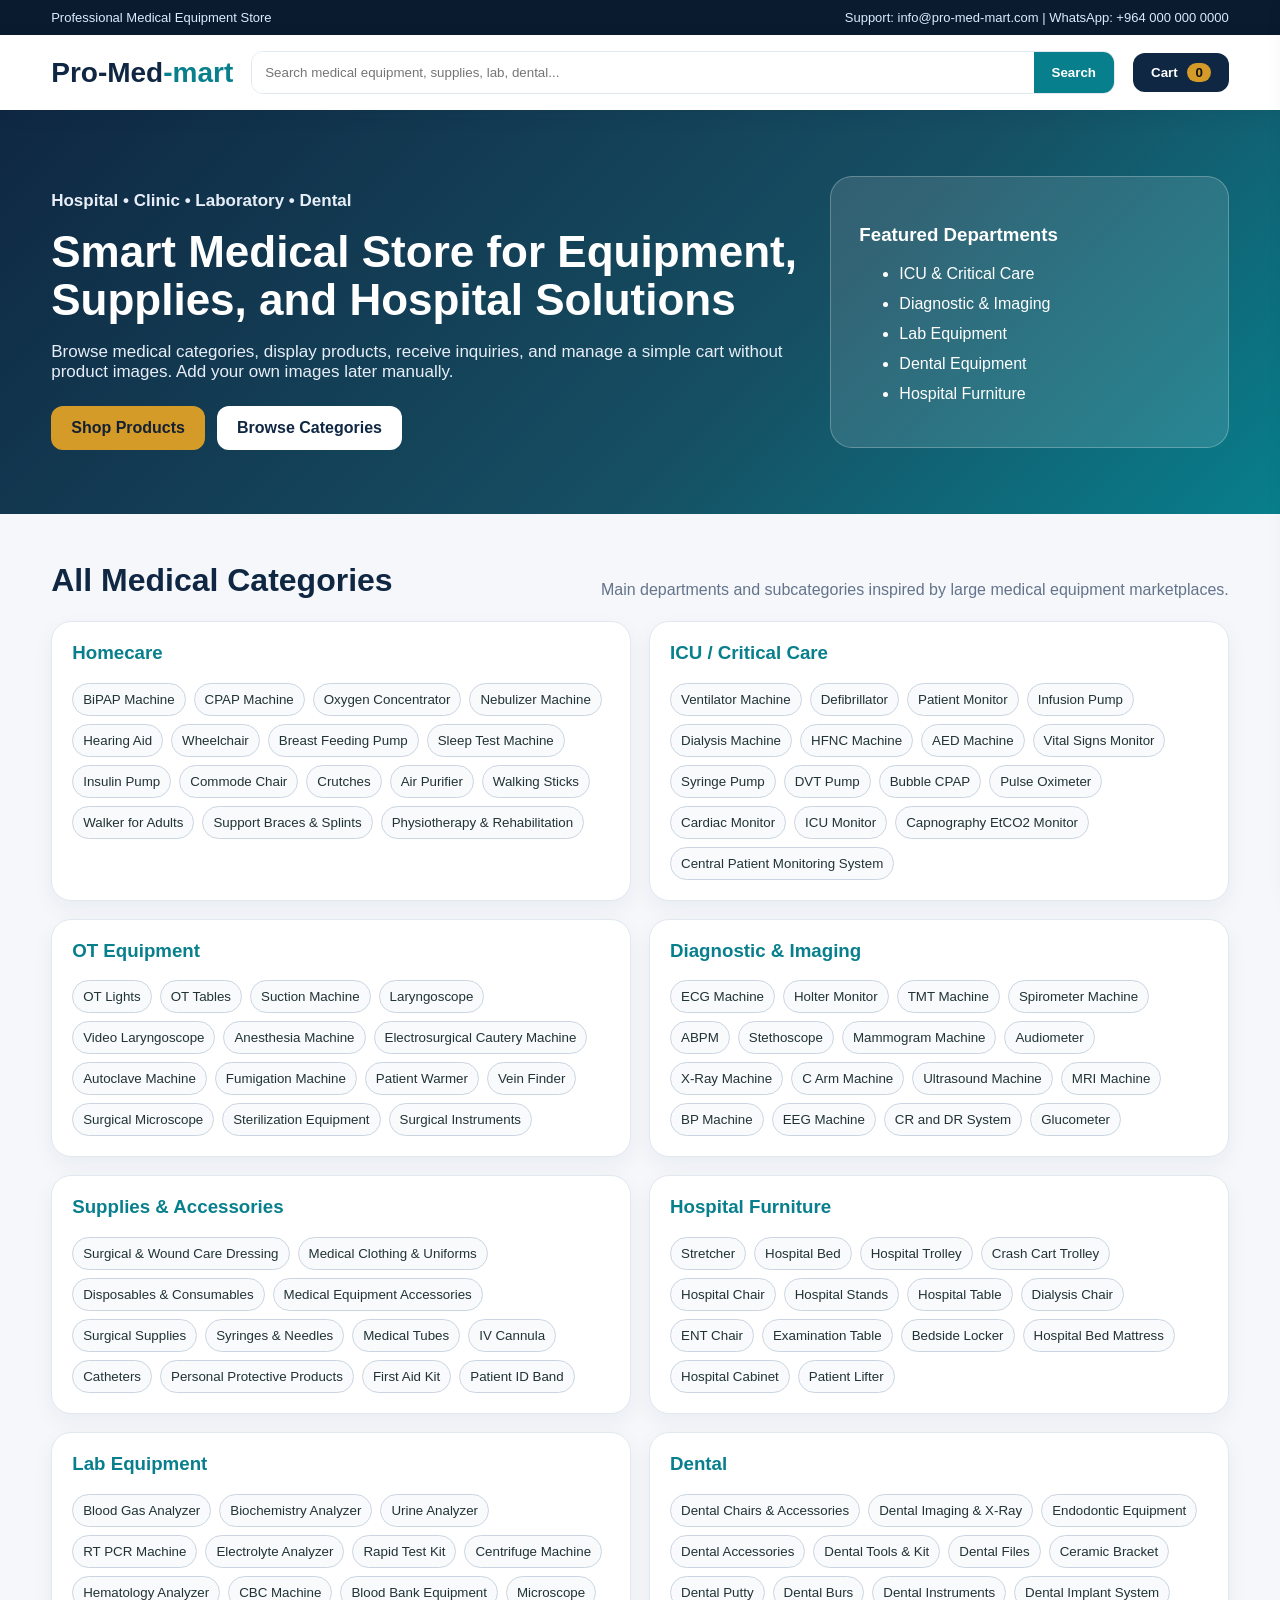
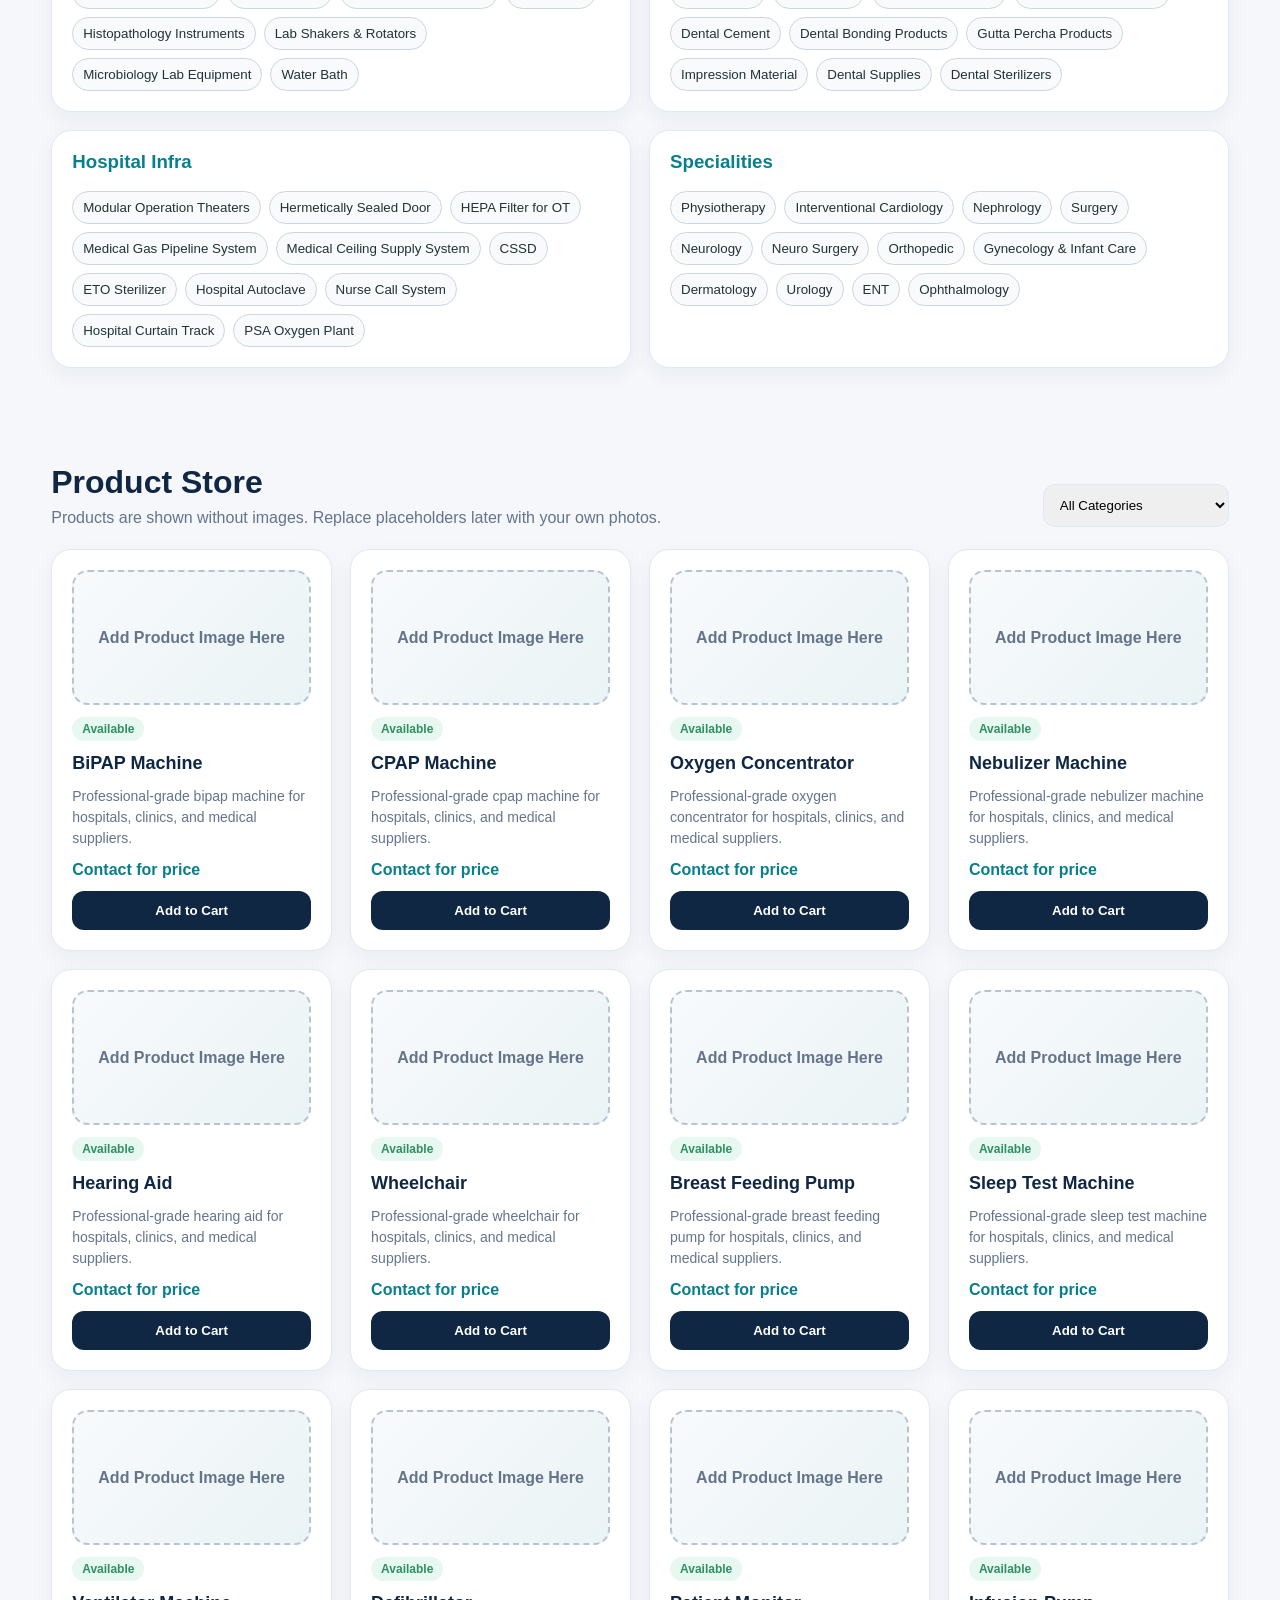
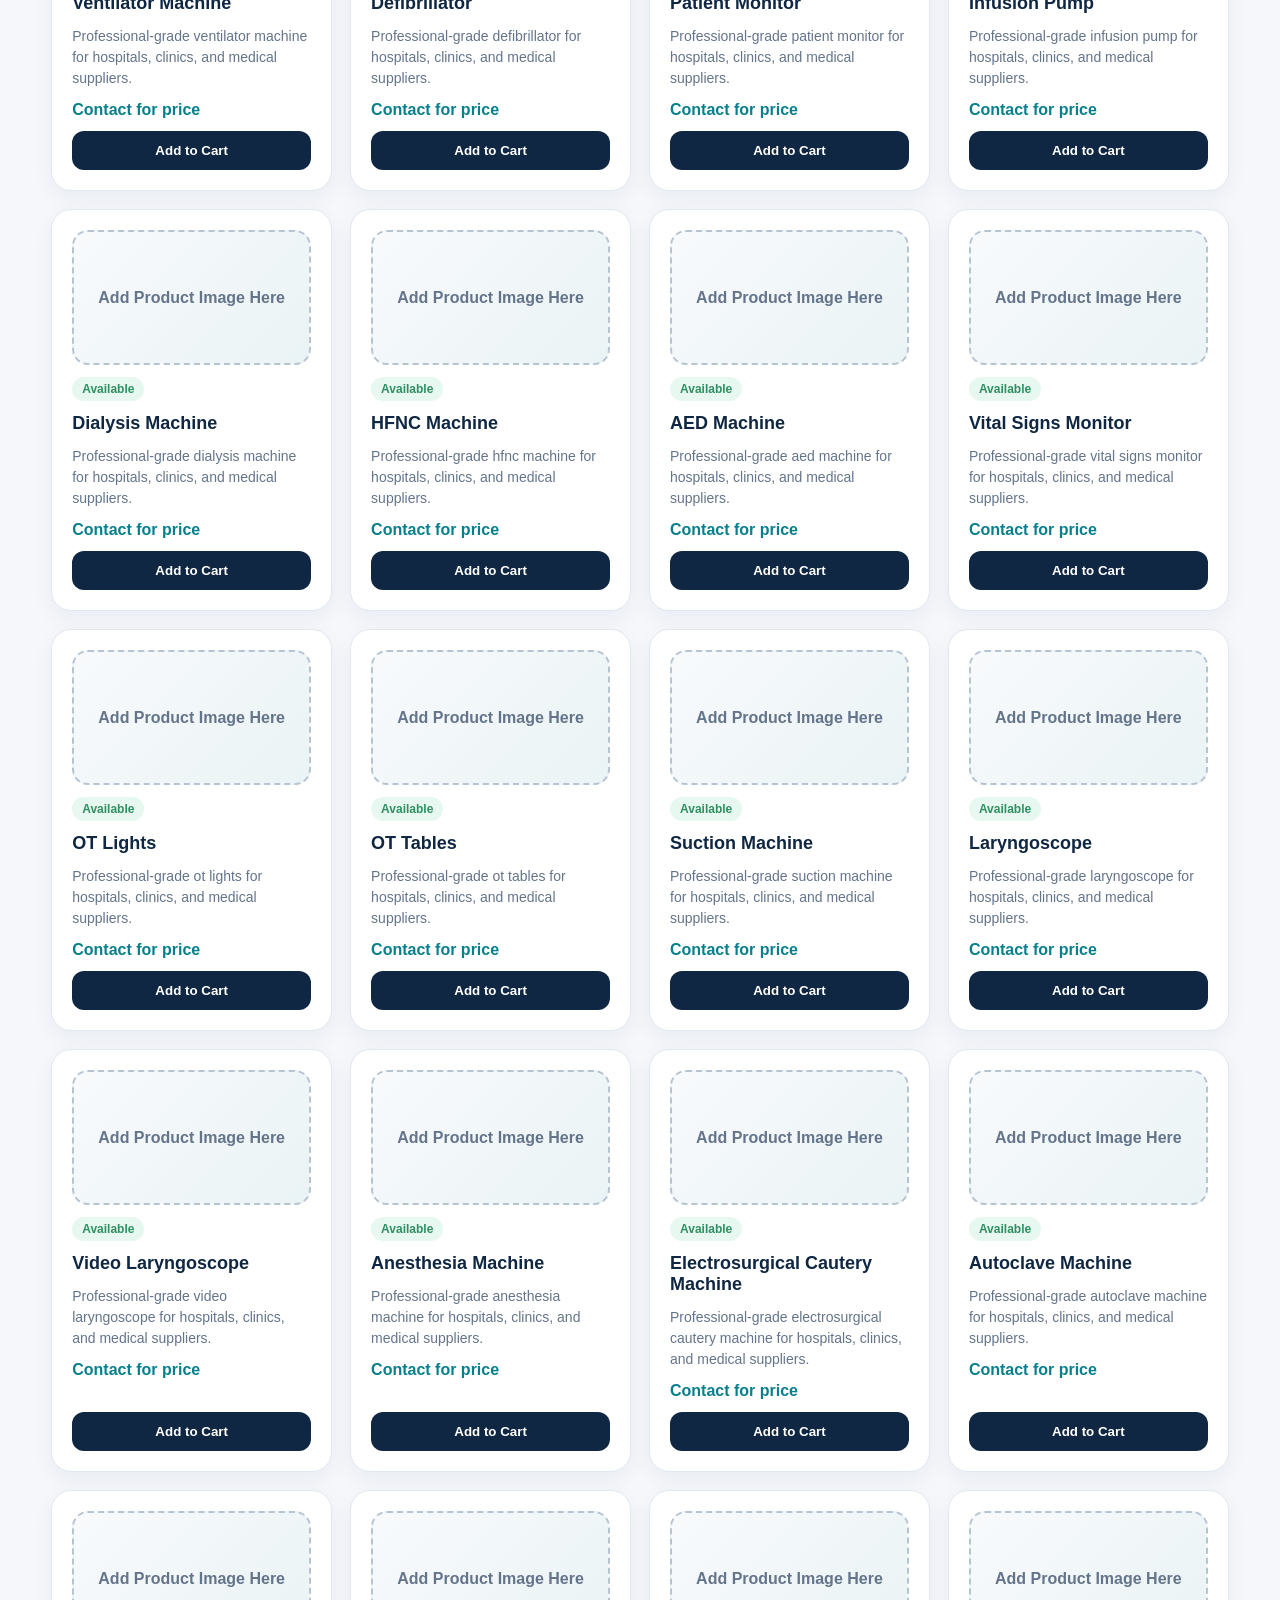
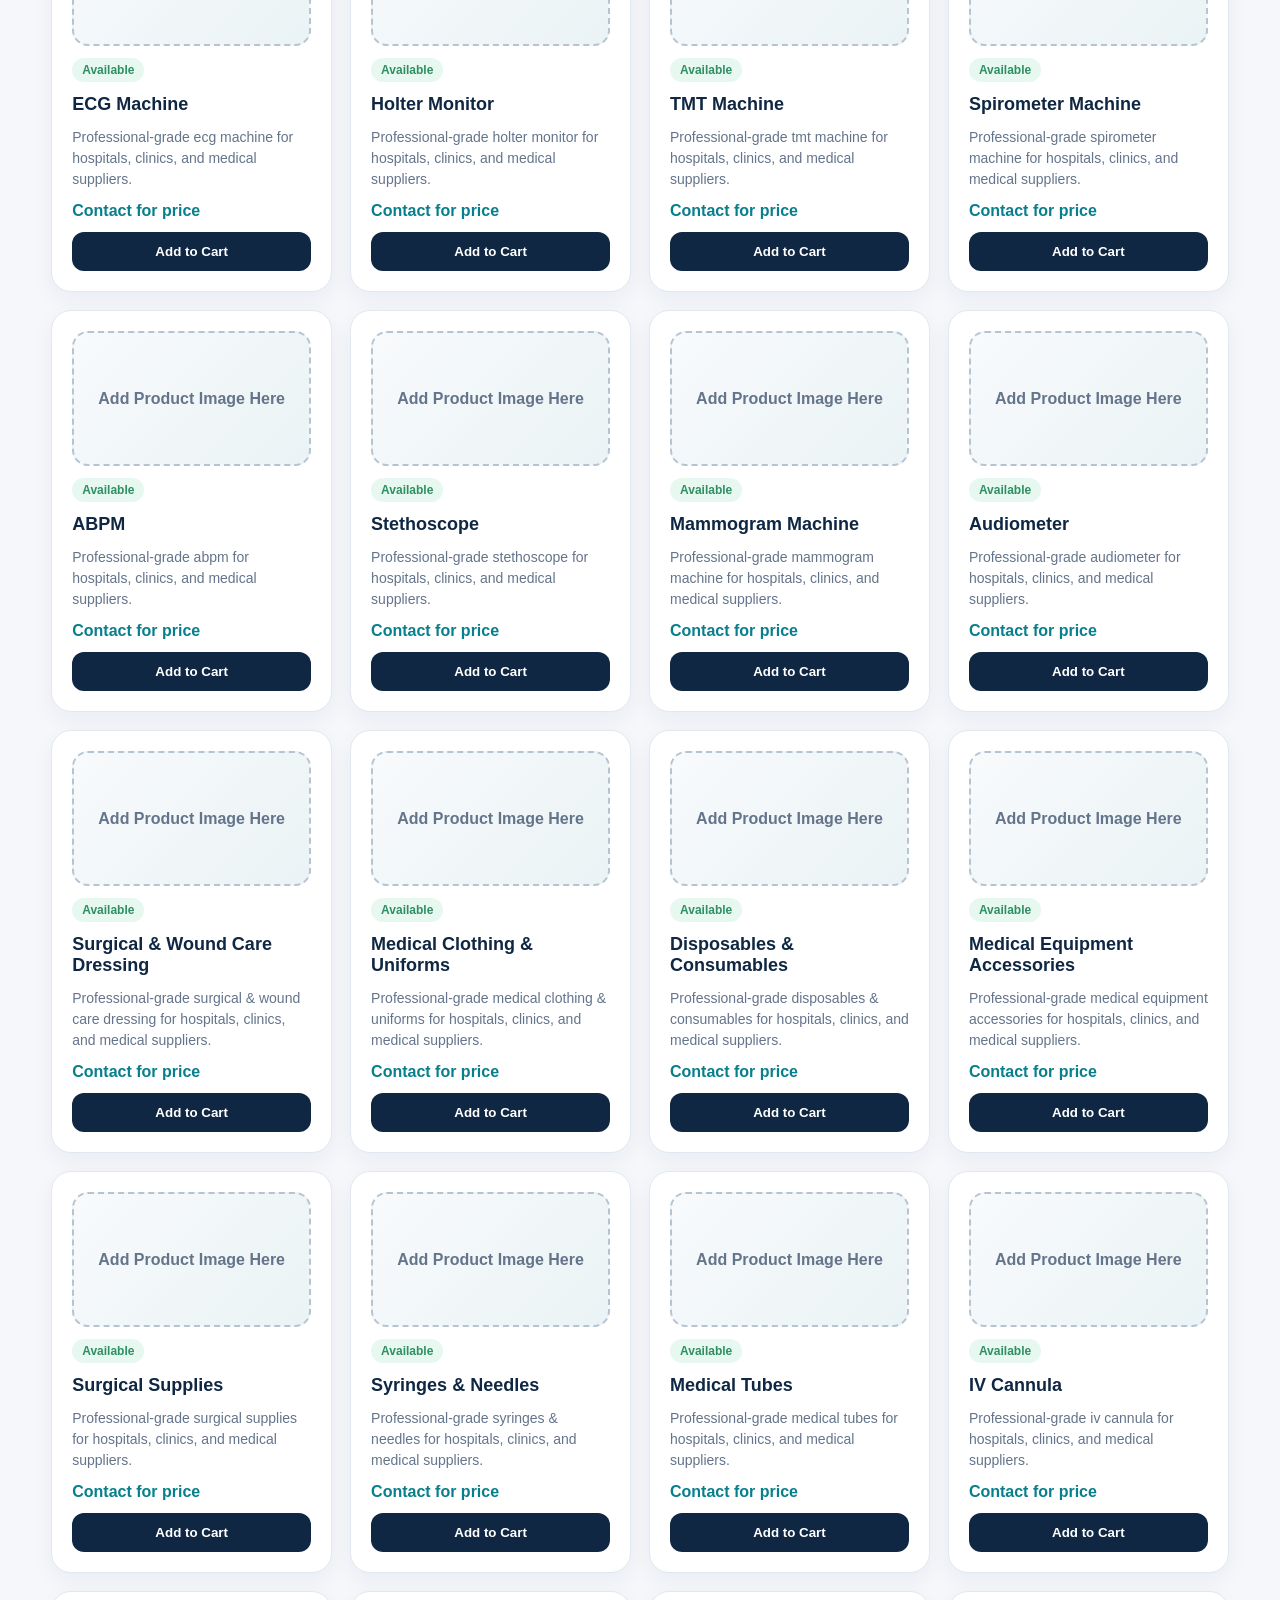
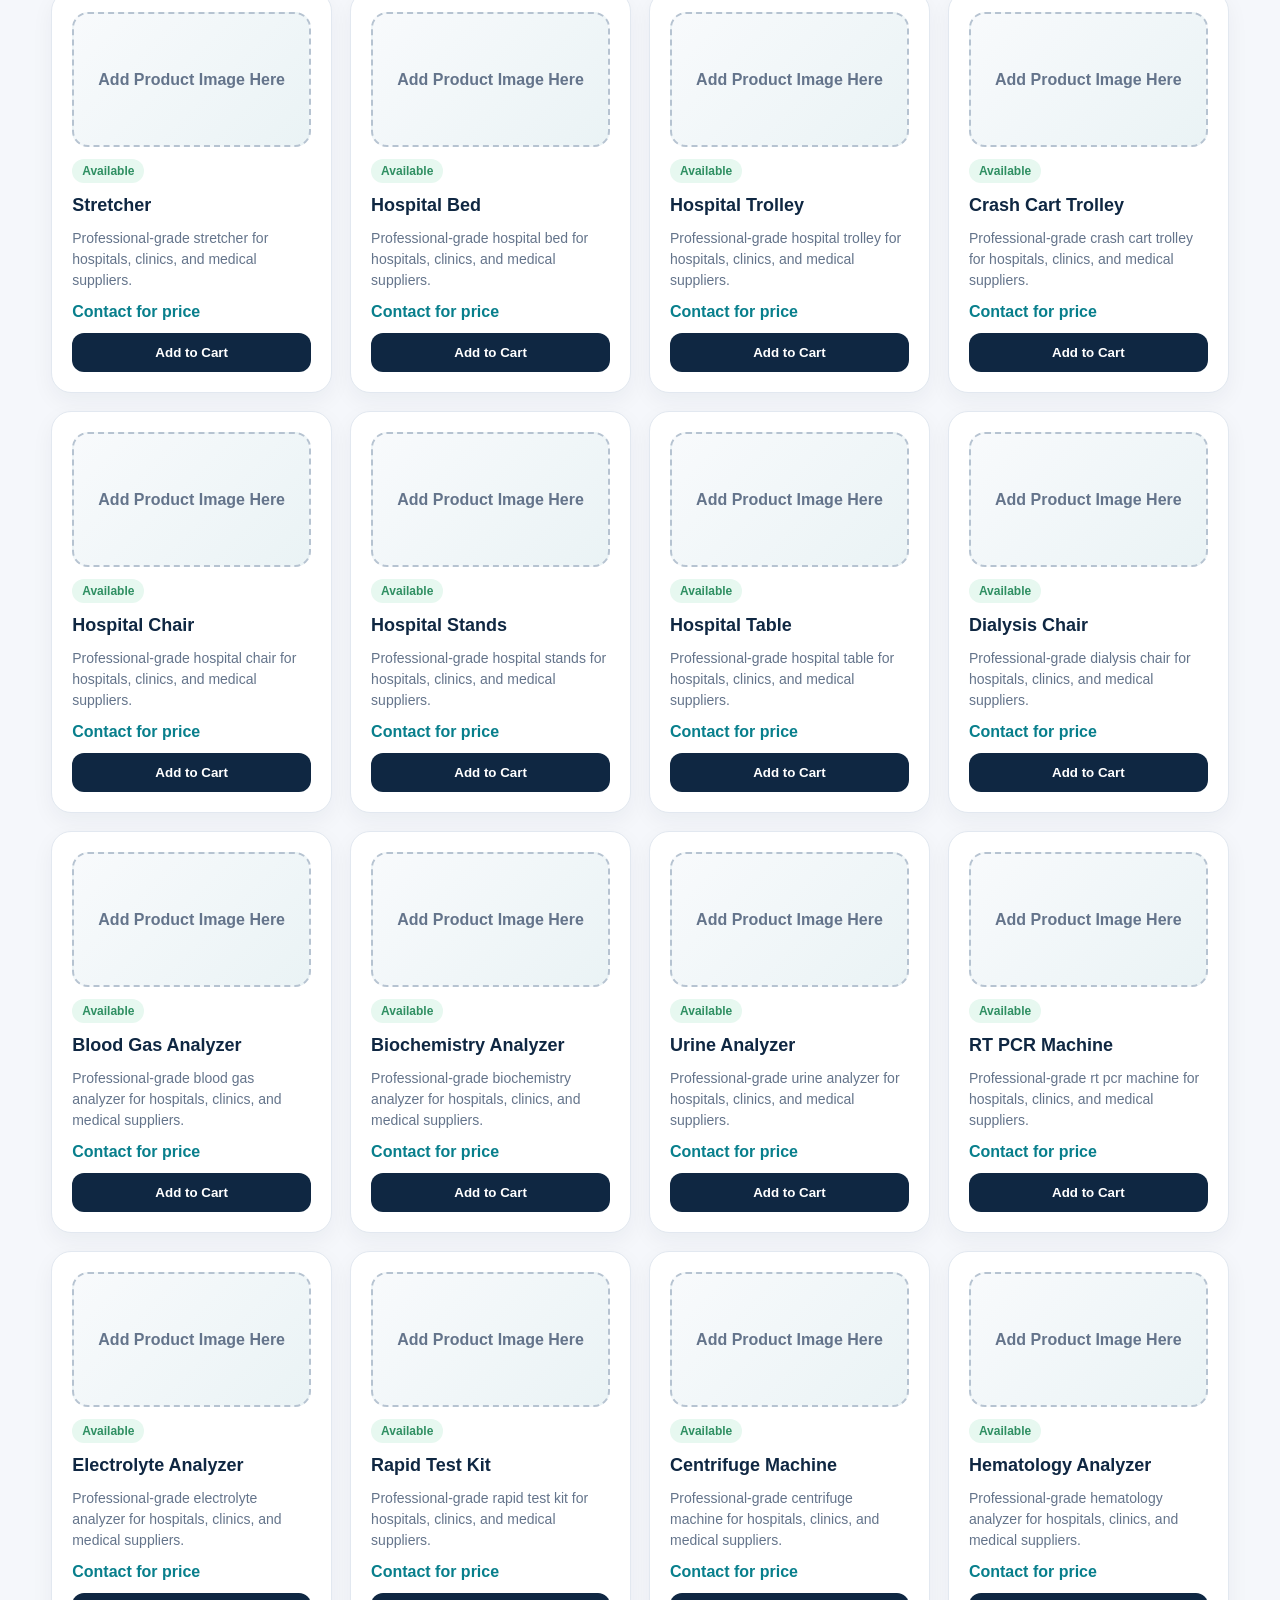
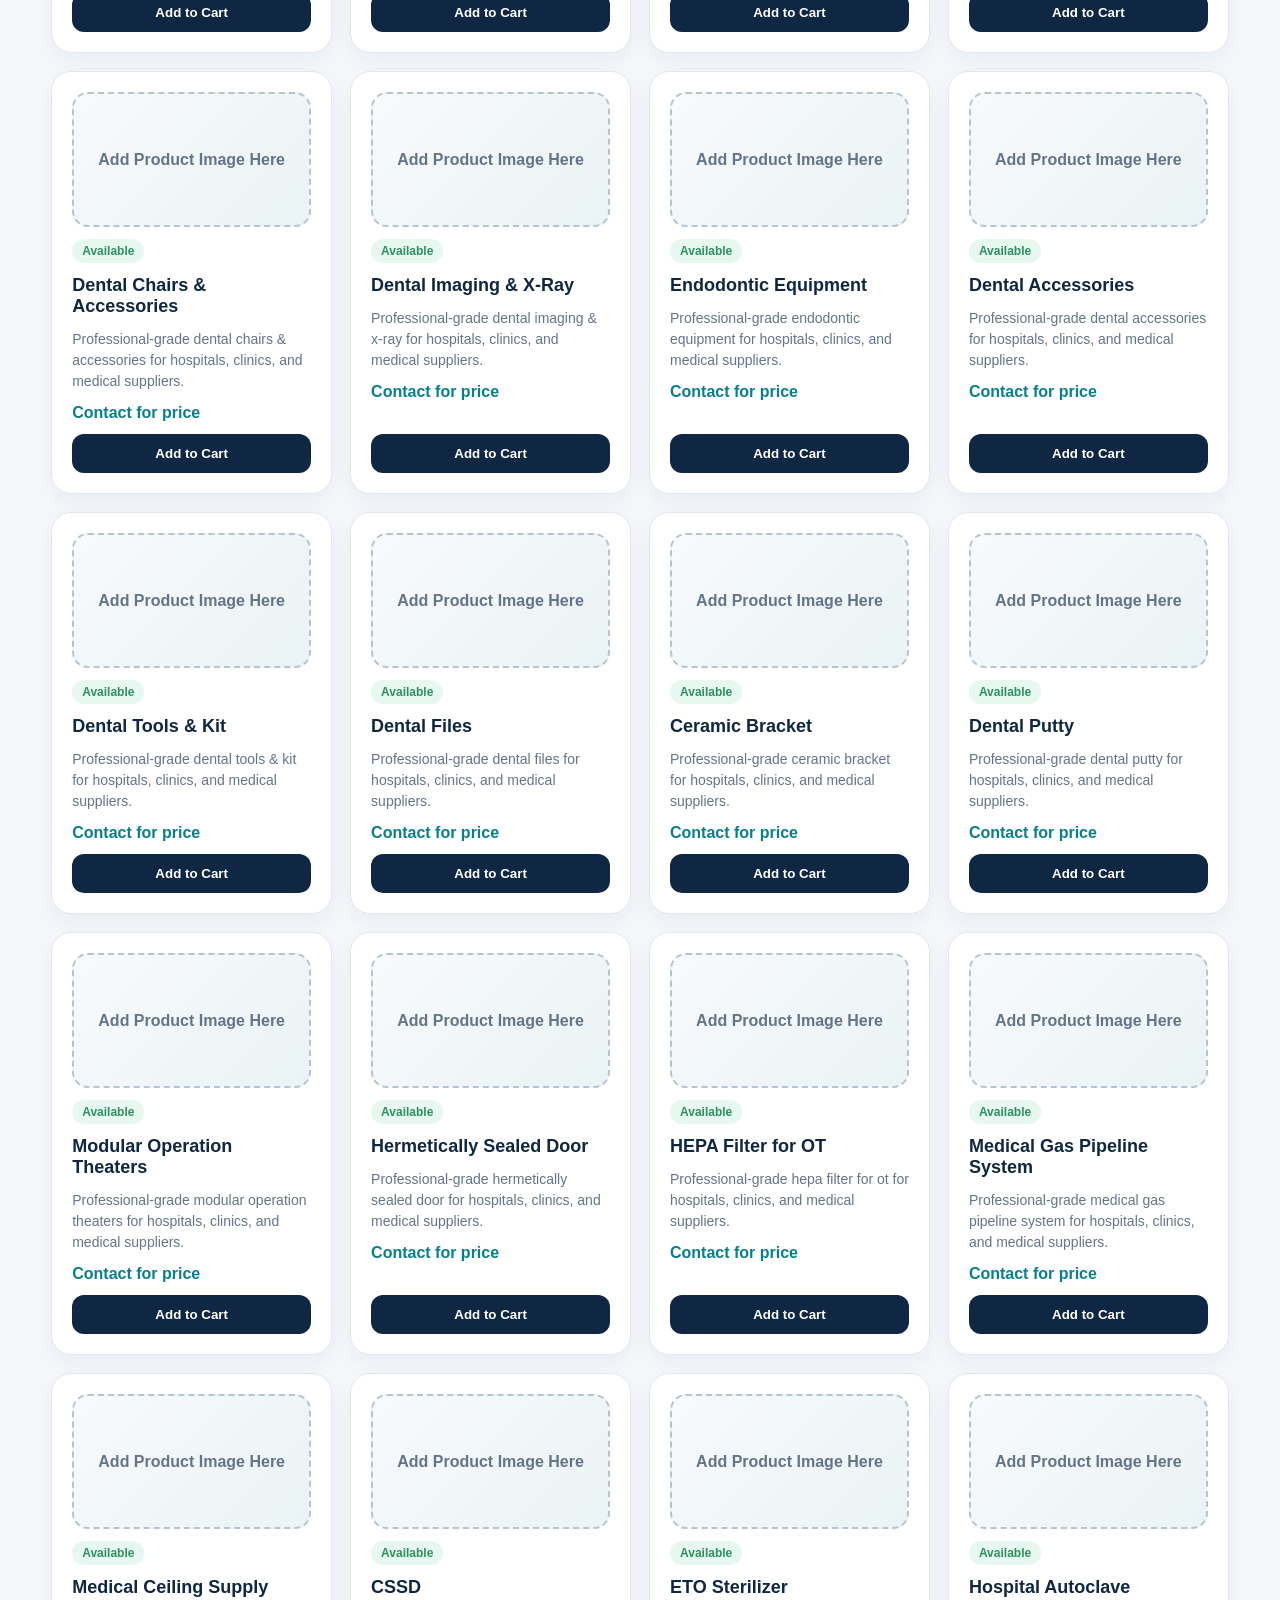
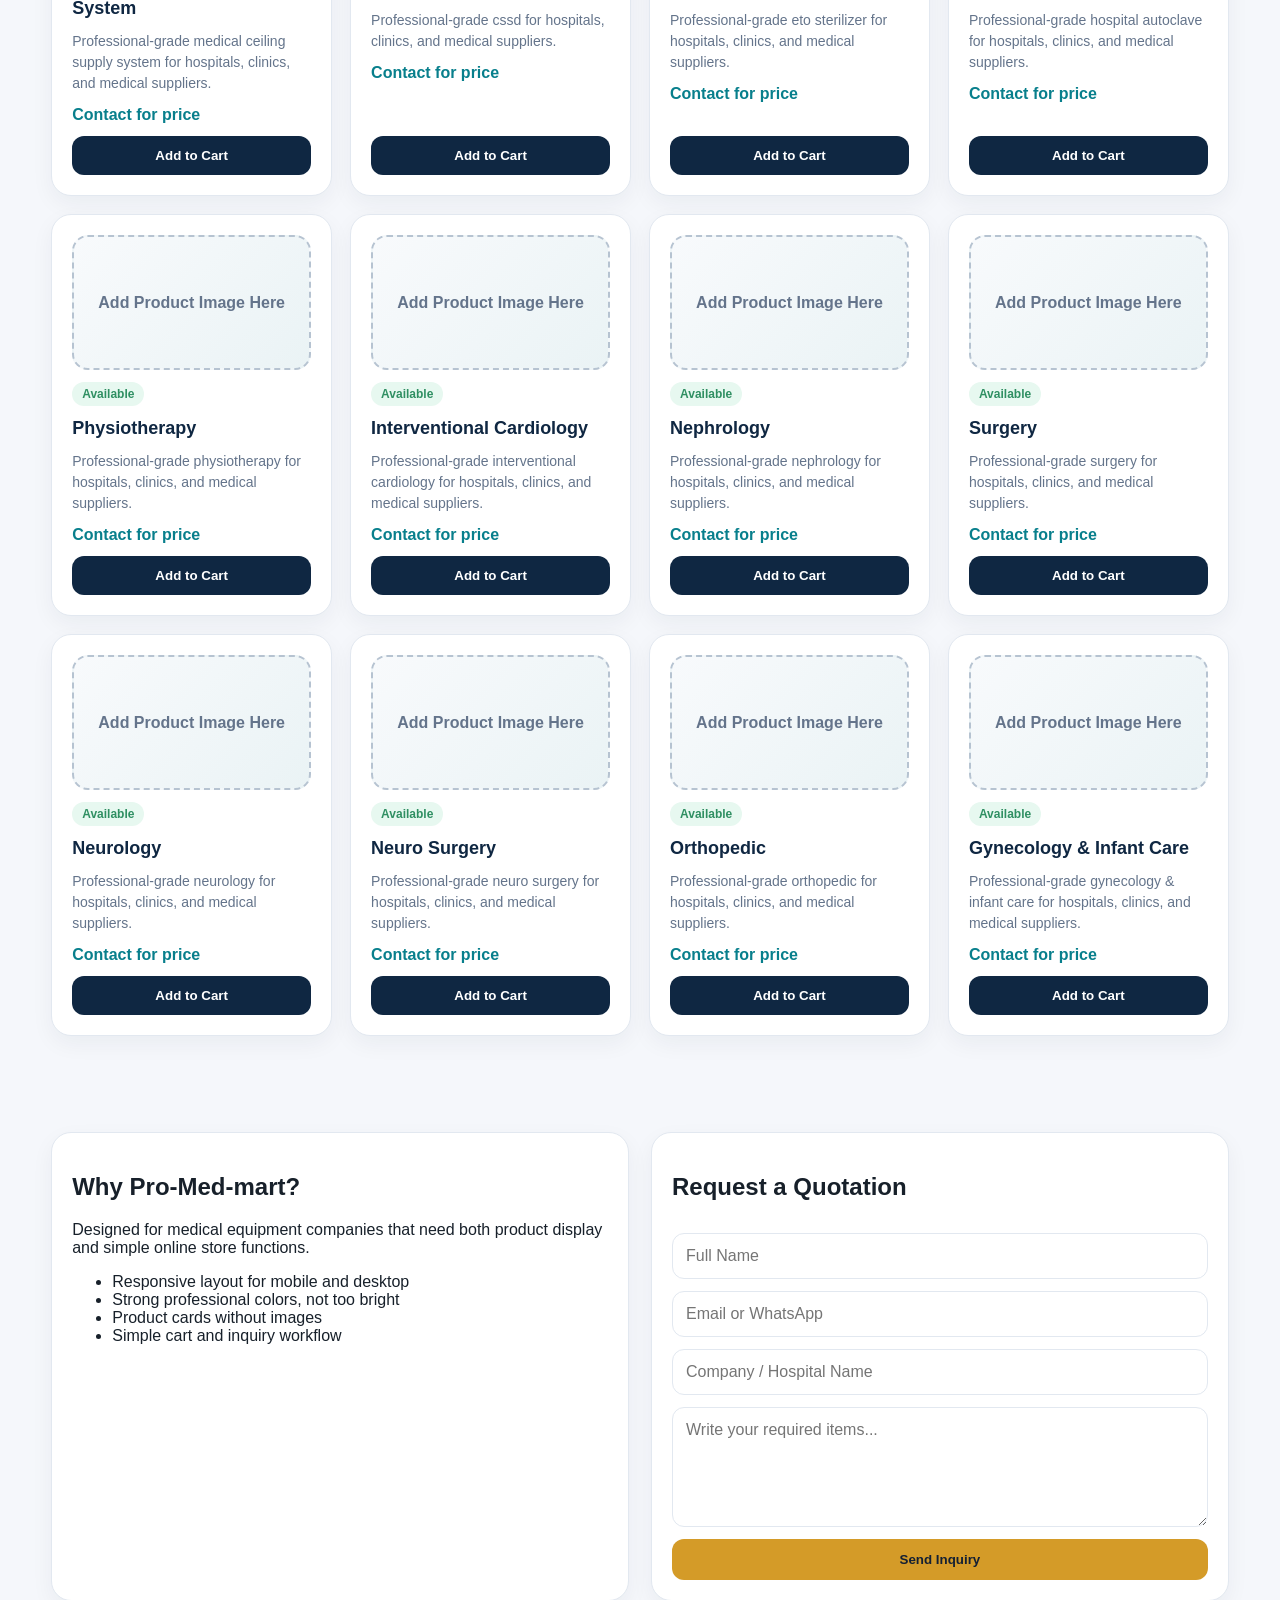
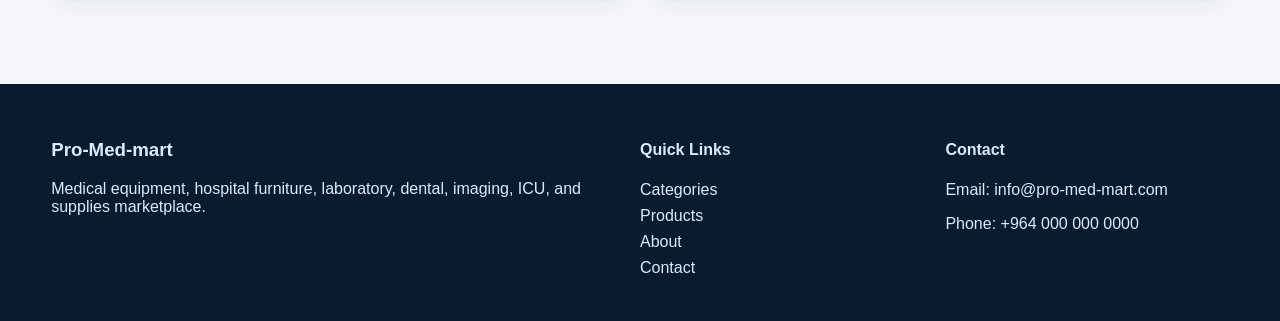
==== commit 3472a4d7: "Add files via upload" ====
--- a/index.html
+++ b/index.html
@@ -3,327 +3,150 @@
 <head>
   <meta charset="UTF-8" />
   <meta name="viewport" content="width=device-width, initial-scale=1.0" />
-  <title>MedEquip Store | Medical Devices & Hospital Equipment</title>
-  <meta name="description" content="A comprehensive one-page medical devices and hospital equipment store website." />
-  <style>
-    :root{
-      --primary:#0b6f8f;--primary-dark:#06495e;--accent:#10b981;--bg:#f5f8fb;
-      --text:#102331;--muted:#627282;--card:#fff;--border:#e5edf3;--gold:#f59e0b;
-    }
-    *{box-sizing:border-box}
-    html{scroll-behavior:smooth}
-    body{margin:0;font-family:Arial,Helvetica,sans-serif;background:var(--bg);color:var(--text);line-height:1.6}
-    a{text-decoration:none;color:inherit}
-    .container{width:min(1180px,92%);margin:auto}
-    .topbar{background:#062d3b;color:#e8fbff;font-size:14px}
-    .topbar .container{display:flex;justify-content:space-between;gap:10px;flex-wrap:wrap;padding:8px 0}
-    header{position:sticky;top:0;z-index:20;background:#fff;border-bottom:1px solid var(--border)}
-    nav{display:flex;align-items:center;justify-content:space-between;gap:20px;padding:14px 0}
-    .logo{display:flex;gap:10px;align-items:center;font-size:24px;font-weight:900;color:var(--primary)}
-    .logo span:first-child{width:42px;height:42px;border-radius:13px;background:linear-gradient(135deg,var(--primary),var(--accent));color:#fff;display:grid;place-items:center}
-    .menu{display:flex;gap:18px;font-weight:700}
-    .menu a:hover{color:var(--primary)}
-    .btn{display:inline-flex;justify-content:center;align-items:center;border:0;border-radius:12px;padding:12px 18px;background:var(--primary);color:#fff;font-weight:800;cursor:pointer}
-    .btn:hover{background:var(--primary-dark)}
-    .btn.light{background:#fff;color:var(--primary);border:1px solid var(--border)}
-    .btn.secondary{background:#e8f7fb;color:var(--primary)}
-    .hero{background:linear-gradient(100deg,rgba(6,45,59,.96),rgba(11,111,143,.82)),url('https://images.unsplash.com/photo-1581093458791-9d09a5f22243?auto=format&fit=crop&w=1600&q=80');background-size:cover;background-position:center;color:#fff;padding:82px 0}
-    .hero-grid{display:grid;grid-template-columns:1.1fr .9fr;gap:34px;align-items:center}
-    .badge{display:inline-flex;background:rgba(255,255,255,.14);border:1px solid rgba(255,255,255,.25);border-radius:999px;padding:8px 14px;font-weight:800}
-    h1{font-size:clamp(36px,5vw,62px);line-height:1.05;margin:18px 0}
-    h2{font-size:34px;margin:0 0 8px}
-    h3{margin:10px 0 7px}
-    .hero p{font-size:18px;color:#e8fbff}
-    .quick-card{background:rgba(255,255,255,.96);color:var(--text);border-radius:28px;padding:24px;box-shadow:0 25px 60px rgba(0,0,0,.2)}
-    input,select,textarea{width:100%;padding:13px;border:1px solid var(--border);border-radius:12px;font:inherit;background:#fff}
-    textarea{min-height:120px;resize:vertical}
-    .form-grid{display:grid;grid-template-columns:1fr 1fr;gap:12px}
-    section{padding:64px 0}
-    .section-title{display:flex;justify-content:space-between;gap:20px;align-items:end;margin-bottom:24px}
-    .section-title p{color:var(--muted);max-width:680px;margin:0}
-    .grid{display:grid;gap:20px}
-    .categories{grid-template-columns:repeat(4,1fr)}
-    .products{grid-template-columns:repeat(4,1fr)}
-    .features,.steps,.testimonials{grid-template-columns:repeat(3,1fr)}
-    .card{background:var(--card);border:1px solid var(--border);border-radius:22px;padding:22px;box-shadow:0 10px 25px rgba(12,44,62,.06)}
-    .icon{width:54px;height:54px;border-radius:16px;display:grid;place-items:center;background:#e8f7fb;color:var(--primary);font-size:26px}
-    .card p{color:var(--muted)}
-    .product{padding:0;overflow:hidden}
-    .product-img{height:180px;background:#eef8fb;display:grid;place-items:center;font-size:64px}
-    .product-body{padding:18px}
-    .tag{display:inline-flex;padding:5px 10px;border-radius:999px;background:#ecfdf5;color:#047857;font-weight:800;font-size:12px}
-    .price{display:flex;justify-content:space-between;align-items:center;margin-top:13px}
-    .price strong{font-size:20px;color:var(--primary)}
-    .banner{background:linear-gradient(135deg,#07384a,#0b6f8f);color:white;border-radius:30px;padding:36px;display:grid;grid-template-columns:1fr auto;gap:20px;align-items:center}
-    .banner p{color:#def8ff}
-    .filters{display:grid;grid-template-columns:1fr 220px 220px;gap:12px;margin-bottom:20px}
-    .about{background:#fff}
-    table{width:100%;border-collapse:collapse;background:#fff;border-radius:18px;overflow:hidden}
-    th,td{padding:13px;border-bottom:1px solid var(--border);text-align:left}
-    th{background:#eef8fb}
-    .split{display:grid;grid-template-columns:1fr 1fr;gap:24px}
-    .notice{background:#fff7ed;border:1px solid #fed7aa;color:#9a3412;padding:14px;border-radius:14px}
-    .cart-item{display:grid;grid-template-columns:70px 1fr auto;gap:14px;align-items:center;margin-bottom:12px}
-    .mini{width:70px;height:70px;border-radius:16px;background:#eef8fb;display:grid;place-items:center;font-size:30px}
-    footer{background:#062d3b;color:#d8eef5;padding:48px 0 22px}
-    .footer-grid{display:grid;grid-template-columns:1.4fr 1fr 1fr 1fr;gap:24px}
-    footer h3,footer h4{color:#fff}
-    footer a{display:block;color:#d8eef5;margin:7px 0}
-    .copy{border-top:1px solid rgba(255,255,255,.15);margin-top:28px;padding-top:18px;color:#a7cbd5}
-    @media(max-width:900px){
-      .hero-grid,.split,.banner{grid-template-columns:1fr}
-      .categories,.products,.features,.steps,.testimonials,.footer-grid{grid-template-columns:1fr 1fr}
-      .menu{display:none}
-      .filters,.form-grid{grid-template-columns:1fr}
-    }
-    @media(max-width:560px){.categories,.products,.features,.steps,.testimonials,.footer-grid{grid-template-columns:1fr}}
-  </style>
+  <title>Pro-Med-mart | Medical Equipment Store</title>
+  <link rel="stylesheet" href="style.css" />
 </head>
 <body>
-  <div class="topbar">
-    <div class="container">
-      <div>Medical Equipment • Hospital Supplies • Homecare Devices</div>
-      <div>Call: +964 786 633 7028 | sales@medequipstore.com</div>
-    </div>
-  </div>
-
-  <header>
-    <div class="container">
-      <nav>
-        <a class="logo" href="#home"><span>M+</span><span>MedEquip Store</span></a>
-        <div class="menu">
-          <a href="#categories">Categories</a>
-          <a href="#products">Products</a>
-          <a href="#services">Services</a>
-          <a href="#cart">Cart</a>
-          <a href="#contact">Contact</a>
-        </div>
-        <a class="btn secondary" href="#contact">Request Quote</a>
-      </nav>
+  <header class="topbar">
+    <div class="wrap topbar-inner">
+      <span>Professional Medical Equipment Store</span>
+      <span>Support: info@pro-med-mart.com | WhatsApp: +964 000 000 0000</span>
     </div>
   </header>
 
-  <main id="home">
-    <section class="hero">
-      <div class="container hero-grid">
-        <div>
-          <span class="badge">Trusted Medical Devices Marketplace</span>
-          <h1>Hospital equipment, medical devices, and homecare solutions in one platform.</h1>
-          <p>Browse ICU devices, operation theatre equipment, diagnostic machines, sterilization units, furniture, disposables, accessories, and homecare products.</p>
-          <a class="btn" href="#products">View Products</a>
-          <a class="btn light" href="#contact">Get Bulk Quotation</a>
+  <nav class="navbar">
+    <div class="wrap nav-inner">
+      <a class="logo" href="#">Pro-Med<span>-mart</span></a>
+      <div class="search">
+        <input id="searchInput" type="search" placeholder="Search medical equipment, supplies, lab, dental..." />
+        <button onclick="filterProducts()">Search</button>
+      </div>
+      <button class="cart-btn" onclick="toggleCart()">Cart <span id="cartCount">0</span></button>
+    </div>
+  </nav>
+
+  <section class="hero">
+    <div class="wrap hero-grid">
+      <div class="hero-content">
+        <p class="eyebrow">Hospital • Clinic • Laboratory • Dental</p>
+        <h1>Smart Medical Store for Equipment, Supplies, and Hospital Solutions</h1>
+        <p>Browse medical categories, display products, receive inquiries, and manage a simple cart without product images. Add your own images later manually.</p>
+        <div class="hero-actions">
+          <a href="#products" class="btn primary">Shop Products</a>
+          <a href="#categories" class="btn secondary">Browse Categories</a>
         </div>
-        <div class="quick-card">
-          <h2>Quick Product Finder</h2>
-          <p>Use this area for customer inquiry and fast product selection.</p>
-          <div class="form-grid">
-            <input placeholder="Product name: ECG, monitor, bed..." />
-            <select><option>All Categories</option><option>ICU & Critical Care</option><option>Homecare</option><option>OT Equipment</option></select>
-            <select><option>Budget Range</option><option>Under $500</option><option>$500–$2,000</option><option>Above $2,000</option></select>
-            <select><option>Use Type</option><option>Hospital</option><option>Clinic</option><option>Homecare</option></select>
-          </div><br>
-          <a class="btn" href="#products">Search Catalog</a>
-        </div>
+      </div>
+      <div class="hero-card">
+        <h3>Featured Departments</h3>
+        <ul>
+          <li>ICU & Critical Care</li>
+          <li>Diagnostic & Imaging</li>
+          <li>Lab Equipment</li>
+          <li>Dental Equipment</li>
+          <li>Hospital Furniture</li>
+        </ul>
+      </div>
+    </div>
+  </section>
+
+  <main class="wrap">
+    <section id="categories" class="section">
+      <div class="section-head">
+        <h2>All Medical Categories</h2>
+        <p>Main departments and subcategories inspired by large medical equipment marketplaces.</p>
+      </div>
+      <div class="category-grid">
+        <article class="category-card"><h3>Homecare</h3><div class="chips"><button onclick="setSearch('BiPAP Machine')">BiPAP Machine</button><button onclick="setSearch('CPAP Machine')">CPAP Machine</button><button onclick="setSearch('Oxygen Concentrator')">Oxygen Concentrator</button><button onclick="setSearch('Nebulizer Machine')">Nebulizer Machine</button><button onclick="setSearch('Hearing Aid')">Hearing Aid</button><button onclick="setSearch('Wheelchair')">Wheelchair</button><button onclick="setSearch('Breast Feeding Pump')">Breast Feeding Pump</button><button onclick="setSearch('Sleep Test Machine')">Sleep Test Machine</button><button onclick="setSearch('Insulin Pump')">Insulin Pump</button><button onclick="setSearch('Commode Chair')">Commode Chair</button><button onclick="setSearch('Crutches')">Crutches</button><button onclick="setSearch('Air Purifier')">Air Purifier</button><button onclick="setSearch('Walking Sticks')">Walking Sticks</button><button onclick="setSearch('Walker for Adults')">Walker for Adults</button><button onclick="setSearch('Support Braces & Splints')">Support Braces & Splints</button><button onclick="setSearch('Physiotherapy & Rehabilitation')">Physiotherapy & Rehabilitation</button></div></article>
+<article class="category-card"><h3>ICU / Critical Care</h3><div class="chips"><button onclick="setSearch('Ventilator Machine')">Ventilator Machine</button><button onclick="setSearch('Defibrillator')">Defibrillator</button><button onclick="setSearch('Patient Monitor')">Patient Monitor</button><button onclick="setSearch('Infusion Pump')">Infusion Pump</button><button onclick="setSearch('Dialysis Machine')">Dialysis Machine</button><button onclick="setSearch('HFNC Machine')">HFNC Machine</button><button onclick="setSearch('AED Machine')">AED Machine</button><button onclick="setSearch('Vital Signs Monitor')">Vital Signs Monitor</button><button onclick="setSearch('Syringe Pump')">Syringe Pump</button><button onclick="setSearch('DVT Pump')">DVT Pump</button><button onclick="setSearch('Bubble CPAP')">Bubble CPAP</button><button onclick="setSearch('Pulse Oximeter')">Pulse Oximeter</button><button onclick="setSearch('Cardiac Monitor')">Cardiac Monitor</button><button onclick="setSearch('ICU Monitor')">ICU Monitor</button><button onclick="setSearch('Capnography EtCO2 Monitor')">Capnography EtCO2 Monitor</button><button onclick="setSearch('Central Patient Monitoring System')">Central Patient Monitoring System</button></div></article>
+<article class="category-card"><h3>OT Equipment</h3><div class="chips"><button onclick="setSearch('OT Lights')">OT Lights</button><button onclick="setSearch('OT Tables')">OT Tables</button><button onclick="setSearch('Suction Machine')">Suction Machine</button><button onclick="setSearch('Laryngoscope')">Laryngoscope</button><button onclick="setSearch('Video Laryngoscope')">Video Laryngoscope</button><button onclick="setSearch('Anesthesia Machine')">Anesthesia Machine</button><button onclick="setSearch('Electrosurgical Cautery Machine')">Electrosurgical Cautery Machine</button><button onclick="setSearch('Autoclave Machine')">Autoclave Machine</button><button onclick="setSearch('Fumigation Machine')">Fumigation Machine</button><button onclick="setSearch('Patient Warmer')">Patient Warmer</button><button onclick="setSearch('Vein Finder')">Vein Finder</button><button onclick="setSearch('Surgical Microscope')">Surgical Microscope</button><button onclick="setSearch('Sterilization Equipment')">Sterilization Equipment</button><button onclick="setSearch('Surgical Instruments')">Surgical Instruments</button></div></article>
+<article class="category-card"><h3>Diagnostic & Imaging</h3><div class="chips"><button onclick="setSearch('ECG Machine')">ECG Machine</button><button onclick="setSearch('Holter Monitor')">Holter Monitor</button><button onclick="setSearch('TMT Machine')">TMT Machine</button><button onclick="setSearch('Spirometer Machine')">Spirometer Machine</button><button onclick="setSearch('ABPM')">ABPM</button><button onclick="setSearch('Stethoscope')">Stethoscope</button><button onclick="setSearch('Mammogram Machine')">Mammogram Machine</button><button onclick="setSearch('Audiometer')">Audiometer</button><button onclick="setSearch('X-Ray Machine')">X-Ray Machine</button><button onclick="setSearch('C Arm Machine')">C Arm Machine</button><button onclick="setSearch('Ultrasound Machine')">Ultrasound Machine</button><button onclick="setSearch('MRI Machine')">MRI Machine</button><button onclick="setSearch('BP Machine')">BP Machine</button><button onclick="setSearch('EEG Machine')">EEG Machine</button><button onclick="setSearch('CR and DR System')">CR and DR System</button><button onclick="setSearch('Glucometer')">Glucometer</button></div></article>
+<article class="category-card"><h3>Supplies & Accessories</h3><div class="chips"><button onclick="setSearch('Surgical & Wound Care Dressing')">Surgical & Wound Care Dressing</button><button onclick="setSearch('Medical Clothing & Uniforms')">Medical Clothing & Uniforms</button><button onclick="setSearch('Disposables & Consumables')">Disposables & Consumables</button><button onclick="setSearch('Medical Equipment Accessories')">Medical Equipment Accessories</button><button onclick="setSearch('Surgical Supplies')">Surgical Supplies</button><button onclick="setSearch('Syringes & Needles')">Syringes & Needles</button><button onclick="setSearch('Medical Tubes')">Medical Tubes</button><button onclick="setSearch('IV Cannula')">IV Cannula</button><button onclick="setSearch('Catheters')">Catheters</button><button onclick="setSearch('Personal Protective Products')">Personal Protective Products</button><button onclick="setSearch('First Aid Kit')">First Aid Kit</button><button onclick="setSearch('Patient ID Band')">Patient ID Band</button></div></article>
+<article class="category-card"><h3>Hospital Furniture</h3><div class="chips"><button onclick="setSearch('Stretcher')">Stretcher</button><button onclick="setSearch('Hospital Bed')">Hospital Bed</button><button onclick="setSearch('Hospital Trolley')">Hospital Trolley</button><button onclick="setSearch('Crash Cart Trolley')">Crash Cart Trolley</button><button onclick="setSearch('Hospital Chair')">Hospital Chair</button><button onclick="setSearch('Hospital Stands')">Hospital Stands</button><button onclick="setSearch('Hospital Table')">Hospital Table</button><button onclick="setSearch('Dialysis Chair')">Dialysis Chair</button><button onclick="setSearch('ENT Chair')">ENT Chair</button><button onclick="setSearch('Examination Table')">Examination Table</button><button onclick="setSearch('Bedside Locker')">Bedside Locker</button><button onclick="setSearch('Hospital Bed Mattress')">Hospital Bed Mattress</button><button onclick="setSearch('Hospital Cabinet')">Hospital Cabinet</button><button onclick="setSearch('Patient Lifter')">Patient Lifter</button></div></article>
+<article class="category-card"><h3>Lab Equipment</h3><div class="chips"><button onclick="setSearch('Blood Gas Analyzer')">Blood Gas Analyzer</button><button onclick="setSearch('Biochemistry Analyzer')">Biochemistry Analyzer</button><button onclick="setSearch('Urine Analyzer')">Urine Analyzer</button><button onclick="setSearch('RT PCR Machine')">RT PCR Machine</button><button onclick="setSearch('Electrolyte Analyzer')">Electrolyte Analyzer</button><button onclick="setSearch('Rapid Test Kit')">Rapid Test Kit</button><button onclick="setSearch('Centrifuge Machine')">Centrifuge Machine</button><button onclick="setSearch('Hematology Analyzer')">Hematology Analyzer</button><button onclick="setSearch('CBC Machine')">CBC Machine</button><button onclick="setSearch('Blood Bank Equipment')">Blood Bank Equipment</button><button onclick="setSearch('Microscope')">Microscope</button><button onclick="setSearch('Histopathology Instruments')">Histopathology Instruments</button><button onclick="setSearch('Lab Shakers & Rotators')">Lab Shakers & Rotators</button><button onclick="setSearch('Microbiology Lab Equipment')">Microbiology Lab Equipment</button><button onclick="setSearch('Water Bath')">Water Bath</button></div></article>
+<article class="category-card"><h3>Dental</h3><div class="chips"><button onclick="setSearch('Dental Chairs & Accessories')">Dental Chairs & Accessories</button><button onclick="setSearch('Dental Imaging & X-Ray')">Dental Imaging & X-Ray</button><button onclick="setSearch('Endodontic Equipment')">Endodontic Equipment</button><button onclick="setSearch('Dental Accessories')">Dental Accessories</button><button onclick="setSearch('Dental Tools & Kit')">Dental Tools & Kit</button><button onclick="setSearch('Dental Files')">Dental Files</button><button onclick="setSearch('Ceramic Bracket')">Ceramic Bracket</button><button onclick="setSearch('Dental Putty')">Dental Putty</button><button onclick="setSearch('Dental Burs')">Dental Burs</button><button onclick="setSearch('Dental Instruments')">Dental Instruments</button><button onclick="setSearch('Dental Implant System')">Dental Implant System</button><button onclick="setSearch('Dental Cement')">Dental Cement</button><button onclick="setSearch('Dental Bonding Products')">Dental Bonding Products</button><button onclick="setSearch('Gutta Percha Products')">Gutta Percha Products</button><button onclick="setSearch('Impression Material')">Impression Material</button><button onclick="setSearch('Dental Supplies')">Dental Supplies</button><button onclick="setSearch('Dental Sterilizers')">Dental Sterilizers</button></div></article>
+<article class="category-card"><h3>Hospital Infra</h3><div class="chips"><button onclick="setSearch('Modular Operation Theaters')">Modular Operation Theaters</button><button onclick="setSearch('Hermetically Sealed Door')">Hermetically Sealed Door</button><button onclick="setSearch('HEPA Filter for OT')">HEPA Filter for OT</button><button onclick="setSearch('Medical Gas Pipeline System')">Medical Gas Pipeline System</button><button onclick="setSearch('Medical Ceiling Supply System')">Medical Ceiling Supply System</button><button onclick="setSearch('CSSD')">CSSD</button><button onclick="setSearch('ETO Sterilizer')">ETO Sterilizer</button><button onclick="setSearch('Hospital Autoclave')">Hospital Autoclave</button><button onclick="setSearch('Nurse Call System')">Nurse Call System</button><button onclick="setSearch('Hospital Curtain Track')">Hospital Curtain Track</button><button onclick="setSearch('PSA Oxygen Plant')">PSA Oxygen Plant</button></div></article>
+<article class="category-card"><h3>Specialities</h3><div class="chips"><button onclick="setSearch('Physiotherapy')">Physiotherapy</button><button onclick="setSearch('Interventional Cardiology')">Interventional Cardiology</button><button onclick="setSearch('Nephrology')">Nephrology</button><button onclick="setSearch('Surgery')">Surgery</button><button onclick="setSearch('Neurology')">Neurology</button><button onclick="setSearch('Neuro Surgery')">Neuro Surgery</button><button onclick="setSearch('Orthopedic')">Orthopedic</button><button onclick="setSearch('Gynecology & Infant Care')">Gynecology & Infant Care</button><button onclick="setSearch('Dermatology')">Dermatology</button><button onclick="setSearch('Urology')">Urology</button><button onclick="setSearch('ENT')">ENT</button><button onclick="setSearch('Ophthalmology')">Ophthalmology</button></div></article>
       </div>
     </section>
 
-    <section id="categories">
-      <div class="container">
-        <div class="section-title">
-          <div><h2>Main Categories</h2><p>Comprehensive categories for hospitals, clinics, laboratories, and homecare suppliers.</p></div>
+    <section id="products" class="section">
+      <div class="section-head product-head">
+        <div>
+          <h2>Product Store</h2>
+          <p>Products are shown without images. Replace placeholders later with your own photos.</p>
         </div>
-        <div class="grid categories">
-          <div class="card"><div class="icon">🫀</div><h3>ICU & Critical Care</h3><p>Patient monitors, ventilators, infusion pumps, syringe pumps, AED, and emergency systems.</p></div>
-          <div class="card"><div class="icon">🏥</div><h3>Operation Theatre</h3><p>OT lights, tables, anesthesia machines, suction units, and surgical tools.</p></div>
-          <div class="card"><div class="icon">🔬</div><h3>Diagnostic & Imaging</h3><p>ECG, ultrasound, X-ray accessories, spirometry, and diagnostic devices.</p></div>
-          <div class="card"><div class="icon">♿</div><h3>Homecare Devices</h3><p>Oxygen concentrators, CPAP, nebulizers, wheelchairs, and patient aids.</p></div>
-          <div class="card"><div class="icon">♨️</div><h3>Sterilization</h3><p>Autoclaves, UV disinfection, sterilizers, and infection control supplies.</p></div>
-          <div class="card"><div class="icon">🛏️</div><h3>Hospital Furniture</h3><p>Hospital beds, stretchers, trolleys, cabinets, and patient room furniture.</p></div>
-          <div class="card"><div class="icon">🧤</div><h3>Consumables</h3><p>Gloves, masks, syringes, tubes, dressings, and medical disposables.</p></div>
-          <div class="card"><div class="icon">🧰</div><h3>Biomedical Accessories</h3><p>ECG cables, sensors, batteries, cuffs, probes, and spare parts.</p></div>
-        </div>
+        <select id="categoryFilter" onchange="filterProducts()">
+          <option value="">All Categories</option>
+          <option value="Homecare">Homecare</option>
+<option value="ICU / Critical Care">ICU / Critical Care</option>
+<option value="OT Equipment">OT Equipment</option>
+<option value="Diagnostic & Imaging">Diagnostic & Imaging</option>
+<option value="Supplies & Accessories">Supplies & Accessories</option>
+<option value="Hospital Furniture">Hospital Furniture</option>
+<option value="Lab Equipment">Lab Equipment</option>
+<option value="Dental">Dental</option>
+<option value="Hospital Infra">Hospital Infra</option>
+<option value="Specialities">Specialities</option>
+        </select>
       </div>
+      <div id="productGrid" class="product-grid"></div>
     </section>
 
-    <section style="padding-top:0">
-      <div class="container">
-        <div class="banner">
-          <div>
-            <h2>Supply solutions for hospitals, clinics, pharmacies, and homecare providers.</h2>
-            <p>Use this one-page website for retail products, quotation requests, bulk procurement, and company presentation.</p>
-          </div>
-          <a class="btn light" href="#contact">Start Procurement Request</a>
-        </div>
+    <section class="section split">
+      <div class="info-box">
+        <h2>Why Pro-Med-mart?</h2>
+        <p>Designed for medical equipment companies that need both product display and simple online store functions.</p>
+        <ul>
+          <li>Responsive layout for mobile and desktop</li>
+          <li>Strong professional colors, not too bright</li>
+          <li>Product cards without images</li>
+          <li>Simple cart and inquiry workflow</li>
+        </ul>
       </div>
-    </section>
-
-    <section id="products">
-      <div class="container">
-        <div class="section-title">
-          <div><h2>Product Catalog</h2><p>Search and filter sample medical products. Prices are placeholders and can be replaced with your real data.</p></div>
-        </div>
-        <div class="filters">
-          <input id="searchInput" placeholder="Search products, category, brand..." />
-          <select id="categoryFilter">
-            <option value="All">All Categories</option>
-            <option>ICU & Critical Care</option><option>Homecare</option><option>Hospital Furniture</option>
-            <option>Diagnostic & Imaging</option><option>OT Equipment</option><option>Sterilization</option><option>Emergency</option>
-          </select>
-          <select id="sortFilter">
-            <option value="featured">Featured</option>
-            <option value="low">Price: Low to High</option>
-            <option value="high">Price: High to Low</option>
-          </select>
-        </div>
-        <div class="grid products" id="productGrid"></div>
-      </div>
-    </section>
-
-    <section id="services" class="about">
-      <div class="container">
-        <div class="section-title">
-          <div><h2>Services & Support</h2><p>A professional medical store should not only sell devices; it should support procurement, installation, training, and after-sales service.</p></div>
-        </div>
-        <div class="grid features">
-          <div class="card"><div class="icon">📄</div><h3>Formal Quotations</h3><p>Prepare offers for hospitals, clinics, tenders, and bulk purchase requests.</p></div>
-          <div class="card"><div class="icon">🚚</div><h3>Delivery & Installation</h3><p>Coordinate delivery, installation, commissioning, and site readiness checks.</p></div>
-          <div class="card"><div class="icon">🛠️</div><h3>Warranty & Maintenance</h3><p>Support warranty follow-up, spare parts, calibration, and maintenance requests.</p></div>
-        </div><br>
-        <table>
-          <tr><th>Service</th><th>Description</th></tr>
-          <tr><td>Hospital Procurement</td><td>Bulk supply and quotation requests for departments and projects.</td></tr>
-          <tr><td>Clinic Setup</td><td>Equipment packages for private clinics and diagnostic centers.</td></tr>
-          <tr><td>Homecare Supply</td><td>Portable and user-friendly equipment for patient care at home.</td></tr>
-          <tr><td>Technical Support</td><td>Installation, warranty follow-up, spare parts, and maintenance coordination.</td></tr>
-        </table>
-      </div>
-    </section>
-
-    <section>
-      <div class="container">
-        <div class="section-title">
-          <div><h2>How Ordering Works</h2><p>A simple workflow for medical equipment inquiries and supply.</p></div>
-        </div>
-        <div class="grid steps">
-          <div class="card"><div class="icon">1</div><h3>Browse</h3><p>Select products by category, brand, and application.</p></div>
-          <div class="card"><div class="icon">2</div><h3>Add to Cart</h3><p>Add selected items to prepare your quotation list.</p></div>
-          <div class="card"><div class="icon">3</div><h3>Confirm Specs</h3><p>Review datasheets, warranty, delivery, and training needs.</p></div>
-          <div class="card"><div class="icon">4</div><h3>Deliver</h3><p>Arrange delivery, installation, commissioning, and after-sales support.</p></div>
-        </div>
-      </div>
-    </section>
-
-    <section id="cart" class="about">
-      <div class="container split">
-        <div>
-          <h2>Quotation Cart</h2>
-          <p class="notice">This is a front-end demo cart saved in the browser. For a real store, connect it to a database, payment gateway, and admin dashboard.</p>
-          <div id="cartItems"></div>
-        </div>
-        <div class="card">
-          <h2>Summary</h2>
-          <p>Subtotal: <strong id="subtotal">$0</strong></p>
-          <p>Estimated VAT 5%: <strong id="vat">$0</strong></p>
-          <h3>Total: <span id="grand">$0</span></h3>
-          <button class="btn" onclick="document.querySelector('#contact').scrollIntoView()">Request Formal Quotation</button>
-          <button class="btn secondary" onclick="clearCart()">Clear Cart</button>
-        </div>
-      </div>
-    </section>
-
-    <section id="contact">
-      <div class="container split">
-        <form class="card" onsubmit="alert('Demo form only. Connect it to EmailJS, Formspree, WhatsApp, PHP, or backend API.');return false;">
-          <h2>Contact & Quotation Form</h2>
-          <input placeholder="Full name" required><br><br>
-          <input placeholder="Company / Hospital / Clinic"><br><br>
-          <input placeholder="Phone number" required><br><br>
-          <input placeholder="Email address"><br><br>
-          <select><option>Inquiry Type</option><option>Single Product</option><option>Bulk Quotation</option><option>Clinic Setup</option><option>Technical Support</option></select><br><br>
-          <textarea placeholder="Write product names, quantities, delivery city, and required specifications."></textarea><br><br>
-          <button class="btn">Send Request</button>
-        </form>
-        <div class="card">
-          <h2>Business Information</h2>
-          <p><strong>Phone:</strong> +964 786 633 7028</p>
-          <p><strong>Email:</strong> sales@medequipstore.com</p>
-          <p><strong>Address:</strong> Iraq</p>
-          <h3>Business Hours</h3>
-          <p>Saturday–Thursday: 9:00 AM – 6:00 PM</p>
-          <h3>Recommended real integrations</h3>
-          <p>WhatsApp order button, Google Sheets inquiry storage, EmailJS/Formspree contact form, online payment, admin product dashboard.</p>
-        </div>
-      </div>
+      <form class="contact" onsubmit="event.preventDefault(); alert('Inquiry submitted successfully');">
+        <h2>Request a Quotation</h2>
+        <input required placeholder="Full Name" />
+        <input required placeholder="Email or WhatsApp" />
+        <input placeholder="Company / Hospital Name" />
+        <textarea required placeholder="Write your required items..."></textarea>
+        <button class="btn primary" type="submit">Send Inquiry</button>
+      </form>
     </section>
   </main>
 
+  <aside id="cartPanel" class="cart-panel">
+    <div class="cart-header">
+      <h3>Shopping Cart</h3>
+      <button onclick="toggleCart()">×</button>
+    </div>
+    <div id="cartItems"></div>
+    <button class="btn primary full" onclick="checkout()">Request Quote</button>
+  </aside>
+
   <footer>
-    <div class="container footer-grid">
-      <div><h3>MedEquip Store</h3><p>A comprehensive one-page medical devices and hospital equipment website template.</p></div>
-      <div><h4>Categories</h4><a href="#products">ICU Devices</a><a href="#products">OT Equipment</a><a href="#products">Homecare</a><a href="#products">Consumables</a></div>
-      <div><h4>Services</h4><a href="#services">Procurement</a><a href="#services">Installation</a><a href="#services">Warranty</a><a href="#contact">Quotation</a></div>
-      <div><h4>Contact</h4><a>+964 786 633 7028</a><a>sales@medequipstore.com</a><a>Iraq</a></div>
+    <div class="wrap footer-grid">
+      <div>
+        <h3>Pro-Med-mart</h3>
+        <p>Medical equipment, hospital furniture, laboratory, dental, imaging, ICU, and supplies marketplace.</p>
+      </div>
+      <div>
+        <h4>Quick Links</h4>
+        <a href="#categories">Categories</a>
+        <a href="#products">Products</a>
+        <a href="#">About</a>
+        <a href="#">Contact</a>
+      </div>
+      <div>
+        <h4>Contact</h4>
+        <p>Email: info@pro-med-mart.com</p>
+        <p>Phone: +964 000 000 0000</p>
+      </div>
     </div>
-    <div class="container copy">© 2026 MedEquip Store. One-page demo template. Replace products, prices, and policies before commercial use.</div>
   </footer>
 
   <script>
-    const products=[
-      {id:1,name:"ICU Patient Monitor",cat:"ICU & Critical Care",price:1850,icon:"🖥️",brand:"MediCore",tag:"Top Seller"},
-      {id:2,name:"Portable Oxygen Concentrator",cat:"Homecare",price:920,icon:"🫁",brand:"Oxylife",tag:"Homecare"},
-      {id:3,name:"Electric Hospital Bed",cat:"Hospital Furniture",price:1450,icon:"🛏️",brand:"CareMotion",tag:"New"},
-      {id:4,name:"Digital ECG Machine",cat:"Diagnostic & Imaging",price:780,icon:"📈",brand:"CardioPlus",tag:"Offer"},
-      {id:5,name:"Syringe Pump",cat:"ICU & Critical Care",price:540,icon:"💉",brand:"InfuSmart",tag:"Essential"},
-      {id:6,name:"Operation Theatre Light",cat:"OT Equipment",price:2600,icon:"💡",brand:"SurgiLux",tag:"Premium"},
-      {id:7,name:"Autoclave Sterilizer",cat:"Sterilization",price:1180,icon:"♨️",brand:"Sterix",tag:"Clinic"},
-      {id:8,name:"Ultrasound Scanner",cat:"Diagnostic & Imaging",price:5400,icon:"🔬",brand:"SonoVision",tag:"Advanced"},
-      {id:9,name:"Wheelchair Standard",cat:"Homecare",price:165,icon:"♿",brand:"MobilityOne",tag:"Budget"},
-      {id:10,name:"Defibrillator AED",cat:"Emergency",price:1320,icon:"⚡",brand:"LifePulse",tag:"Emergency"},
-      {id:11,name:"Anesthesia Machine",cat:"OT Equipment",price:6900,icon:"🫧",brand:"AneSure",tag:"Hospital"},
-      {id:12,name:"Nebulizer Machine",cat:"Homecare",price:68,icon:"🌫️",brand:"BreatheEasy",tag:"Fast Sale"}
-    ];
-    const money=v=>"$"+Number(v).toLocaleString();
-    function card(p){
-      return `<article class="card product">
-        <div class="product-img">${p.icon}</div>
-        <div class="product-body">
-          <span class="tag">${p.tag}</span>
-          <h3>${p.name}</h3>
-          <p>${p.cat} • ${p.brand}</p>
-          <div class="price"><strong>${money(p.price)}</strong><button class="btn secondary" onclick="addToCart(${p.id})">Add</button></div>
-        </div>
-      </article>`;
-    }
-    function renderProducts(){
-      const q=(document.getElementById("searchInput").value||"").toLowerCase();
-      const cat=document.getElementById("categoryFilter").value;
-      const sort=document.getElementById("sortFilter").value;
-      let list=products.filter(p=>(cat==="All"||p.cat===cat)&&(p.name.toLowerCase().includes(q)||p.cat.toLowerCase().includes(q)||p.brand.toLowerCase().includes(q)));
-      if(sort==="low") list.sort((a,b)=>a.price-b.price);
-      if(sort==="high") list.sort((a,b)=>b.price-a.price);
-      document.getElementById("productGrid").innerHTML=list.map(card).join("")||`<div class="card">No products found.</div>`;
-    }
-    function getCart(){return JSON.parse(localStorage.getItem("medequipCart")||"[]")}
-    function saveCart(cart){localStorage.setItem("medequipCart",JSON.stringify(cart));renderCart()}
-    function addToCart(id){
-      const cart=getCart(); const item=cart.find(x=>x.id===id);
-      item?item.qty++:cart.push({id,qty:1}); saveCart(cart);
-    }
-    function clearCart(){saveCart([])}
-    function renderCart(){
-      const cart=getCart(); let subtotal=0;
-      document.getElementById("cartItems").innerHTML=cart.map(item=>{
-        const p=products.find(x=>x.id===item.id); const total=p.price*item.qty; subtotal+=total;
-        return `<div class="card cart-item"><div class="mini">${p.icon}</div><div><h3>${p.name}</h3><p>Qty: ${item.qty} • ${p.cat}</p></div><strong>${money(total)}</strong></div>`;
-      }).join("") || `<div class="card">Your quotation cart is empty. Add products from the catalog.</div>`;
-      document.getElementById("subtotal").textContent=money(subtotal);
-      document.getElementById("vat").textContent=money(subtotal*0.05);
-      document.getElementById("grand").textContent=money(subtotal*1.05);
-    }
-    document.addEventListener("DOMContentLoaded",()=>{
-      renderProducts();renderCart();
-      ["searchInput","categoryFilter","sortFilter"].forEach(id=>document.getElementById(id).addEventListener("input",renderProducts));
-    });
+    const products = [{"id": "PMM-0001", "name": "BiPAP Machine", "category": "Homecare", "price": "Contact for price", "badge": "Available", "desc": "Professional-grade bipap machine for hospitals, clinics, and medical suppliers."}, {"id": "PMM-0002", "name": "CPAP Machine", "category": "Homecare", "price": "Contact for price", "badge": "Available", "desc": "Professional-grade cpap machine for hospitals, clinics, and medical suppliers."}, {"id": "PMM-0003", "name": "Oxygen Concentrator", "category": "Homecare", "price": "Contact for price", "badge": "Available", "desc": "Professional-grade oxygen concentrator for hospitals, clinics, and medical suppliers."}, {"id": "PMM-0004", "name": "Nebulizer Machine", "category": "Homecare", "price": "Contact for price", "badge": "Available", "desc": "Professional-grade nebulizer machine for hospitals, clinics, and medical suppliers."}, {"id": "PMM-0005", "name": "Hearing Aid", "category": "Homecare", "price": "Contact for price", "badge": "Available", "desc": "Professional-grade hearing aid for hospitals, clinics, and medical suppliers."}, {"id": "PMM-0006", "name": "Wheelchair", "category": "Homecare", "price": "Contact for price", "badge": "Available", "desc": "Professional-grade wheelchair for hospitals, clinics, and medical suppliers."}, {"id": "PMM-0007", "name": "Breast Feeding Pump", "category": "Homecare", "price": "Contact for price", "badge": "Available", "desc": "Professional-grade breast feeding pump for hospitals, clinics, and medical suppliers."}, {"id": "PMM-0008", "name": "Sleep Test Machine", "category": "Homecare", "price": "Contact for price", "badge": "Available", "desc": "Professional-grade sleep test machine for hospitals, clinics, and medical suppliers."}, {"id": "PMM-0009", "name": "Ventilator Machine", "category": "ICU / Critical Care", "price": "Contact for price", "badge": "Available", "desc": "Professional-grade ventilator machine for hospitals, clinics, and medical suppliers."}, {"id": "PMM-0010", "name": "Defibrillator", "category": "ICU / Critical Care", "price": "Contact for price", "badge": "Available", "desc": "Professional-grade defibrillator for hospitals, clinics, and medical suppliers."}, {"id": "PMM-0011", "name": "Patient Monitor", "category": "ICU / Critical Care", "price": "Contact for price", "badge": "Available", "desc": "Professional-grade patient monitor for hospitals, clinics, and medical suppliers."}, {"id": "PMM-0012", "name": "Infusion Pump", "category": "ICU / Critical Care", "price": "Contact for price", "badge": "Available", "desc": "Professional-grade infusion pump for hospitals, clinics, and medical suppliers."}, {"id": "PMM-0013", "name": "Dialysis Machine", "category": "ICU / Critical Care", "price": "Contact for price", "badge": "Available", "desc": "Professional-grade dialysis machine for hospitals, clinics, and medical suppliers."}, {"id": "PMM-0014", "name": "HFNC Machine", "category": "ICU / Critical Care", "price": "Contact for price", "badge": "Available", "desc": "Professional-grade hfnc machine for hospitals, clinics, and medical suppliers."}, {"id": "PMM-0015", "name": "AED Machine", "category": "ICU / Critical Care", "price": "Contact for price", "badge": "Available", "desc": "Professional-grade aed machine for hospitals, clinics, and medical suppliers."}, {"id": "PMM-0016", "name": "Vital Signs Monitor", "category": "ICU / Critical Care", "price": "Contact for price", "badge": "Available", "desc": "Professional-grade vital signs monitor for hospitals, clinics, and medical suppliers."}, {"id": "PMM-0017", "name": "OT Lights", "category": "OT Equipment", "price": "Contact for price", "badge": "Available", "desc": "Professional-grade ot lights for hospitals, clinics, and medical suppliers."}, {"id": "PMM-0018", "name": "OT Tables", "category": "OT Equipment", "price": "Contact for price", "badge": "Available", "desc": "Professional-grade ot tables for hospitals, clinics, and medical suppliers."}, {"id": "PMM-0019", "name": "Suction Machine", "category": "OT Equipment", "price": "Contact for price", "badge": "Available", "desc": "Professional-grade suction machine for hospitals, clinics, and medical suppliers."}, {"id": "PMM-0020", "name": "Laryngoscope", "category": "OT Equipment", "price": "Contact for price", "badge": "Available", "desc": "Professional-grade laryngoscope for hospitals, clinics, and medical suppliers."}, {"id": "PMM-0021", "name": "Video Laryngoscope", "category": "OT Equipment", "price": "Contact for price", "badge": "Available", "desc": "Professional-grade video laryngoscope for hospitals, clinics, and medical suppliers."}, {"id": "PMM-0022", "name": "Anesthesia Machine", "category": "OT Equipment", "price": "Contact for price", "badge": "Available", "desc": "Professional-grade anesthesia machine for hospitals, clinics, and medical suppliers."}, {"id": "PMM-0023", "name": "Electrosurgical Cautery Machine", "category": "OT Equipment", "price": "Contact for price", "badge": "Available", "desc": "Professional-grade electrosurgical cautery machine for hospitals, clinics, and medical suppliers."}, {"id": "PMM-0024", "name": "Autoclave Machine", "category": "OT Equipment", "price": "Contact for price", "badge": "Available", "desc": "Professional-grade autoclave machine for hospitals, clinics, and medical suppliers."}, {"id": "PMM-0025", "name": "ECG Machine", "category": "Diagnostic & Imaging", "price": "Contact for price", "badge": "Available", "desc": "Professional-grade ecg machine for hospitals, clinics, and medical suppliers."}, {"id": "PMM-0026", "name": "Holter Monitor", "category": "Diagnostic & Imaging", "price": "Contact for price", "badge": "Available", "desc": "Professional-grade holter monitor for hospitals, clinics, and medical suppliers."}, {"id": "PMM-0027", "name": "TMT Machine", "category": "Diagnostic & Imaging", "price": "Contact for price", "badge": "Available", "desc": "Professional-grade tmt machine for hospitals, clinics, and medical suppliers."}, {"id": "PMM-0028", "name": "Spirometer Machine", "category": "Diagnostic & Imaging", "price": "Contact for price", "badge": "Available", "desc": "Professional-grade spirometer machine for hospitals, clinics, and medical suppliers."}, {"id": "PMM-0029", "name": "ABPM", "category": "Diagnostic & Imaging", "price": "Contact for price", "badge": "Available", "desc": "Professional-grade abpm for hospitals, clinics, and medical suppliers."}, {"id": "PMM-0030", "name": "Stethoscope", "category": "Diagnostic & Imaging", "price": "Contact for price", "badge": "Available", "desc": "Professional-grade stethoscope for hospitals, clinics, and medical suppliers."}, {"id": "PMM-0031", "name": "Mammogram Machine", "category": "Diagnostic & Imaging", "price": "Contact for price", "badge": "Available", "desc": "Professional-grade mammogram machine for hospitals, clinics, and medical suppliers."}, {"id": "PMM-0032", "name": "Audiometer", "category": "Diagnostic & Imaging", "price": "Contact for price", "badge": "Available", "desc": "Professional-grade audiometer for hospitals, clinics, and medical suppliers."}, {"id": "PMM-0033", "name": "Surgical & Wound Care Dressing", "category": "Supplies & Accessories", "price": "Contact for price", "badge": "Available", "desc": "Professional-grade surgical & wound care dressing for hospitals, clinics, and medical suppliers."}, {"id": "PMM-0034", "name": "Medical Clothing & Uniforms", "category": "Supplies & Accessories", "price": "Contact for price", "badge": "Available", "desc": "Professional-grade medical clothing & uniforms for hospitals, clinics, and medical suppliers."}, {"id": "PMM-0035", "name": "Disposables & Consumables", "category": "Supplies & Accessories", "price": "Contact for price", "badge": "Available", "desc": "Professional-grade disposables & consumables for hospitals, clinics, and medical suppliers."}, {"id": "PMM-0036", "name": "Medical Equipment Accessories", "category": "Supplies & Accessories", "price": "Contact for price", "badge": "Available", "desc": "Professional-grade medical equipment accessories for hospitals, clinics, and medical suppliers."}, {"id": "PMM-0037", "name": "Surgical Supplies", "category": "Supplies & Accessories", "price": "Contact for price", "badge": "Available", "desc": "Professional-grade surgical supplies for hospitals, clinics, and medical suppliers."}, {"id": "PMM-0038", "name": "Syringes & Needles", "category": "Supplies & Accessories", "price": "Contact for price", "badge": "Available", "desc": "Professional-grade syringes & needles for hospitals, clinics, and medical suppliers."}, {"id": "PMM-0039", "name": "Medical Tubes", "category": "Supplies & Accessories", "price": "Contact for price", "badge": "Available", "desc": "Professional-grade medical tubes for hospitals, clinics, and medical suppliers."}, {"id": "PMM-0040", "name": "IV Cannula", "category": "Supplies & Accessories", "price": "Contact for price", "badge": "Available", "desc": "Professional-grade iv cannula for hospitals, clinics, and medical suppliers."}, {"id": "PMM-0041", "name": "Stretcher", "category": "Hospital Furniture", "price": "Contact for price", "badge": "Available", "desc": "Professional-grade stretcher for hospitals, clinics, and medical suppliers."}, {"id": "PMM-0042", "name": "Hospital Bed", "category": "Hospital Furniture", "price": "Contact for price", "badge": "Available", "desc": "Professional-grade hospital bed for hospitals, clinics, and medical suppliers."}, {"id": "PMM-0043", "name": "Hospital Trolley", "category": "Hospital Furniture", "price": "Contact for price", "badge": "Available", "desc": "Professional-grade hospital trolley for hospitals, clinics, and medical suppliers."}, {"id": "PMM-0044", "name": "Crash Cart Trolley", "category": "Hospital Furniture", "price": "Contact for price", "badge": "Available", "desc": "Professional-grade crash cart trolley for hospitals, clinics, and medical suppliers."}, {"id": "PMM-0045", "name": "Hospital Chair", "category": "Hospital Furniture", "price": "Contact for price", "badge": "Available", "desc": "Professional-grade hospital chair for hospitals, clinics, and medical suppliers."}, {"id": "PMM-0046", "name": "Hospital Stands", "category": "Hospital Furniture", "price": "Contact for price", "badge": "Available", "desc": "Professional-grade hospital stands for hospitals, clinics, and medical suppliers."}, {"id": "PMM-0047", "name": "Hospital Table", "category": "Hospital Furniture", "price": "Contact for price", "badge": "Available", "desc": "Professional-grade hospital table for hospitals, clinics, and medical suppliers."}, {"id": "PMM-0048", "name": "Dialysis Chair", "category": "Hospital Furniture", "price": "Contact for price", "badge": "Available", "desc": "Professional-grade dialysis chair for hospitals, clinics, and medical suppliers."}, {"id": "PMM-0049", "name": "Blood Gas Analyzer", "category": "Lab Equipment", "price": "Contact for price", "badge": "Available", "desc": "Professional-grade blood gas analyzer for hospitals, clinics, and medical suppliers."}, {"id": "PMM-0050", "name": "Biochemistry Analyzer", "category": "Lab Equipment", "price": "Contact for price", "badge": "Available", "desc": "Professional-grade biochemistry analyzer for hospitals, clinics, and medical suppliers."}, {"id": "PMM-0051", "name": "Urine Analyzer", "category": "Lab Equipment", "price": "Contact for price", "badge": "Available", "desc": "Professional-grade urine analyzer for hospitals, clinics, and medical suppliers."}, {"id": "PMM-0052", "name": "RT PCR Machine", "category": "Lab Equipment", "price": "Contact for price", "badge": "Available", "desc": "Professional-grade rt pcr machine for hospitals, clinics, and medical suppliers."}, {"id": "PMM-0053", "name": "Electrolyte Analyzer", "category": "Lab Equipment", "price": "Contact for price", "badge": "Available", "desc": "Professional-grade electrolyte analyzer for hospitals, clinics, and medical suppliers."}, {"id": "PMM-0054", "name": "Rapid Test Kit", "category": "Lab Equipment", "price": "Contact for price", "badge": "Available", "desc": "Professional-grade rapid test kit for hospitals, clinics, and medical suppliers."}, {"id": "PMM-0055", "name": "Centrifuge Machine", "category": "Lab Equipment", "price": "Contact for price", "badge": "Available", "desc": "Professional-grade centrifuge machine for hospitals, clinics, and medical suppliers."}, {"id": "PMM-0056", "name": "Hematology Analyzer", "category": "Lab Equipment", "price": "Contact for price", "badge": "Available", "desc": "Professional-grade hematology analyzer for hospitals, clinics, and medical suppliers."}, {"id": "PMM-0057", "name": "Dental Chairs & Accessories", "category": "Dental", "price": "Contact for price", "badge": "Available", "desc": "Professional-grade dental chairs & accessories for hospitals, clinics, and medical suppliers."}, {"id": "PMM-0058", "name": "Dental Imaging & X-Ray", "category": "Dental", "price": "Contact for price", "badge": "Available", "desc": "Professional-grade dental imaging & x-ray for hospitals, clinics, and medical suppliers."}, {"id": "PMM-0059", "name": "Endodontic Equipment", "category": "Dental", "price": "Contact for price", "badge": "Available", "desc": "Professional-grade endodontic equipment for hospitals, clinics, and medical suppliers."}, {"id": "PMM-0060", "name": "Dental Accessories", "category": "Dental", "price": "Contact for price", "badge": "Available", "desc": "Professional-grade dental accessories for hospitals, clinics, and medical suppliers."}, {"id": "PMM-0061", "name": "Dental Tools & Kit", "category": "Dental", "price": "Contact for price", "badge": "Available", "desc": "Professional-grade dental tools & kit for hospitals, clinics, and medical suppliers."}, {"id": "PMM-0062", "name": "Dental Files", "category": "Dental", "price": "Contact for price", "badge": "Available", "desc": "Professional-grade dental files for hospitals, clinics, and medical suppliers."}, {"id": "PMM-0063", "name": "Ceramic Bracket", "category": "Dental", "price": "Contact for price", "badge": "Available", "desc": "Professional-grade ceramic bracket for hospitals, clinics, and medical suppliers."}, {"id": "PMM-0064", "name": "Dental Putty", "category": "Dental", "price": "Contact for price", "badge": "Available", "desc": "Professional-grade dental putty for hospitals, clinics, and medical suppliers."}, {"id": "PMM-0065", "name": "Modular Operation Theaters", "category": "Hospital Infra", "price": "Contact for price", "badge": "Available", "desc": "Professional-grade modular operation theaters for hospitals, clinics, and medical suppliers."}, {"id": "PMM-0066", "name": "Hermetically Sealed Door", "category": "Hospital Infra", "price": "Contact for price", "badge": "Available", "desc": "Professional-grade hermetically sealed door for hospitals, clinics, and medical suppliers."}, {"id": "PMM-0067", "name": "HEPA Filter for OT", "category": "Hospital Infra", "price": "Contact for price", "badge": "Available", "desc": "Professional-grade hepa filter for ot for hospitals, clinics, and medical suppliers."}, {"id": "PMM-0068", "name": "Medical Gas Pipeline System", "category": "Hospital Infra", "price": "Contact for price", "badge": "Available", "desc": "Professional-grade medical gas pipeline system for hospitals, clinics, and medical suppliers."}, {"id": "PMM-0069", "name": "Medical Ceiling Supply System", "category": "Hospital Infra", "price": "Contact for price", "badge": "Available", "desc": "Professional-grade medical ceiling supply system for hospitals, clinics, and medical suppliers."}, {"id": "PMM-0070", "name": "CSSD", "category": "Hospital Infra", "price": "Contact for price", "badge": "Available", "desc": "Professional-grade cssd for hospitals, clinics, and medical suppliers."}, {"id": "PMM-0071", "name": "ETO Sterilizer", "category": "Hospital Infra", "price": "Contact for price", "badge": "Available", "desc": "Professional-grade eto sterilizer for hospitals, clinics, and medical suppliers."}, {"id": "PMM-0072", "name": "Hospital Autoclave", "category": "Hospital Infra", "price": "Contact for price", "badge": "Available", "desc": "Professional-grade hospital autoclave for hospitals, clinics, and medical suppliers."}, {"id": "PMM-0073", "name": "Physiotherapy", "category": "Specialities", "price": "Contact for price", "badge": "Available", "desc": "Professional-grade physiotherapy for hospitals, clinics, and medical suppliers."}, {"id": "PMM-0074", "name": "Interventional Cardiology", "category": "Specialities", "price": "Contact for price", "badge": "Available", "desc": "Professional-grade interventional cardiology for hospitals, clinics, and medical suppliers."}, {"id": "PMM-0075", "name": "Nephrology", "category": "Specialities", "price": "Contact for price", "badge": "Available", "desc": "Professional-grade nephrology for hospitals, clinics, and medical suppliers."}, {"id": "PMM-0076", "name": "Surgery", "category": "Specialities", "price": "Contact for price", "badge": "Available", "desc": "Professional-grade surgery for hospitals, clinics, and medical suppliers."}, {"id": "PMM-0077", "name": "Neurology", "category": "Specialities", "price": "Contact for price", "badge": "Available", "desc": "Professional-grade neurology for hospitals, clinics, and medical suppliers."}, {"id": "PMM-0078", "name": "Neuro Surgery", "category": "Specialities", "price": "Contact for price", "badge": "Available", "desc": "Professional-grade neuro surgery for hospitals, clinics, and medical suppliers."}, {"id": "PMM-0079", "name": "Orthopedic", "category": "Specialities", "price": "Contact for price", "badge": "Available", "desc": "Professional-grade orthopedic for hospitals, clinics, and medical suppliers."}, {"id": "PMM-0080", "name": "Gynecology & Infant Care", "category": "Specialities", "price": "Contact for price", "badge": "Available", "desc": "Professional-grade gynecology & infant care for hospitals, clinics, and medical suppliers."}];
   </script>
+  <script src="script.js"></script>
 </body>
 </html>
--- a/style.css
+++ b/style.css
@@ -0,0 +1,69 @@
+
+:root{
+  --navy:#0f2742; --teal:#087f8c; --green:#2f8f62; --gold:#d49b28;
+  --bg:#f5f7fb; --card:#ffffff; --text:#17202a; --muted:#64748b; --line:#e2e8f0;
+}
+*{box-sizing:border-box}
+body{margin:0;font-family:Arial,Helvetica,sans-serif;background:var(--bg);color:var(--text)}
+.wrap{width:min(1180px,92%);margin:auto}
+.topbar{background:#0a1b2f;color:#dbeafe;font-size:13px}
+.topbar-inner{display:flex;justify-content:space-between;gap:16px;padding:10px 0;flex-wrap:wrap}
+.navbar{background:var(--card);box-shadow:0 4px 18px rgba(15,39,66,.08);position:sticky;top:0;z-index:5}
+.nav-inner{display:flex;align-items:center;gap:18px;padding:16px 0}
+.logo{font-size:28px;font-weight:800;color:var(--navy);text-decoration:none;white-space:nowrap}
+.logo span{color:var(--teal)}
+.search{display:flex;flex:1;border:1px solid var(--line);border-radius:12px;overflow:hidden;background:white}
+.search input{flex:1;padding:13px;border:0;outline:0}
+.search button,.cart-btn{border:0;background:var(--teal);color:white;padding:12px 18px;font-weight:700;cursor:pointer}
+.cart-btn{border-radius:12px;background:var(--navy)}
+.cart-btn span{background:var(--gold);border-radius:999px;padding:2px 8px;margin-left:6px;color:#111}
+.hero{background:linear-gradient(135deg,var(--navy),#164f63 60%,var(--teal));color:white;padding:64px 0}
+.hero-grid{display:grid;grid-template-columns:1.5fr .8fr;gap:32px;align-items:center}
+.eyebrow{color:#f8d98b;font-weight:700}
+.hero h1{font-size:44px;line-height:1.1;margin:8px 0 16px}
+.hero p{font-size:17px;color:#e7eef8}
+.hero-actions{display:flex;gap:12px;margin-top:24px;flex-wrap:wrap}
+.btn{display:inline-block;border:0;border-radius:12px;padding:13px 20px;text-decoration:none;font-weight:800;cursor:pointer}
+.primary{background:var(--gold);color:#142033}
+.secondary{background:white;color:var(--navy)}
+.hero-card{background:rgba(255,255,255,.12);border:1px solid rgba(255,255,255,.25);padding:28px;border-radius:22px}
+.hero-card li{margin:12px 0}
+.section{padding:48px 0}
+.section-head{display:flex;justify-content:space-between;gap:20px;align-items:end;margin-bottom:22px}
+.section-head h2{margin:0;color:var(--navy);font-size:32px}
+.section-head p{color:var(--muted);margin:8px 0 0}
+.category-grid{display:grid;grid-template-columns:repeat(2,1fr);gap:18px}
+.category-card,.product-card,.info-box,.contact{background:var(--card);border:1px solid var(--line);border-radius:20px;padding:20px;box-shadow:0 8px 22px rgba(15,39,66,.05)}
+.category-card h3{margin-top:0;color:var(--teal)}
+.chips{display:flex;flex-wrap:wrap;gap:8px}
+.chips button{border:1px solid #cbd5e1;background:#f8fafc;border-radius:999px;padding:8px 10px;cursor:pointer;color:#233}
+.chips button:hover{background:#e6f6f7;border-color:var(--teal)}
+.product-head select{padding:12px;border-radius:12px;border:1px solid var(--line)}
+.product-grid{display:grid;grid-template-columns:repeat(4,1fr);gap:18px}
+.product-card{display:flex;flex-direction:column;gap:12px}
+.placeholder{height:135px;border-radius:16px;border:2px dashed #b6c3d1;background:linear-gradient(135deg,#f8fafc,#eaf3f5);display:flex;align-items:center;justify-content:center;color:var(--muted);font-weight:700;text-align:center;padding:12px}
+.badge{align-self:start;background:#e7f8f0;color:var(--green);padding:5px 10px;border-radius:999px;font-size:12px;font-weight:800}
+.product-card h3{margin:0;color:var(--navy);font-size:18px}
+.product-card p{color:var(--muted);font-size:14px;line-height:1.5;margin:0}
+.price{font-weight:800;color:var(--teal)}
+.product-card button{margin-top:auto;background:var(--navy);color:white;border:0;border-radius:12px;padding:12px;cursor:pointer;font-weight:800}
+.split{display:grid;grid-template-columns:1fr 1fr;gap:22px}
+.contact{display:flex;flex-direction:column;gap:12px}
+.contact input,.contact textarea{padding:13px;border:1px solid var(--line);border-radius:12px;font:inherit}
+.contact textarea{min-height:120px}
+.cart-panel{position:fixed;right:-390px;top:0;width:360px;max-width:92%;height:100vh;background:white;z-index:10;box-shadow:-10px 0 30px rgba(0,0,0,.18);transition:.25s;padding:18px;display:flex;flex-direction:column}
+.cart-panel.open{right:0}
+.cart-header{display:flex;justify-content:space-between;align-items:center;border-bottom:1px solid var(--line)}
+.cart-header button{font-size:28px;background:none;border:0;cursor:pointer}
+.cart-item{border-bottom:1px solid var(--line);padding:12px 0}
+.full{width:100%;margin-top:auto;text-align:center}
+footer{background:#0a1b2f;color:#dbeafe;padding:36px 0;margin-top:35px}
+.footer-grid{display:grid;grid-template-columns:2fr 1fr 1fr;gap:22px}
+footer a{display:block;color:#dbeafe;text-decoration:none;margin:8px 0}
+@media(max-width:900px){
+  .nav-inner,.section-head{align-items:stretch;flex-direction:column}
+  .hero-grid,.split,.footer-grid{grid-template-columns:1fr}
+  .category-grid,.product-grid{grid-template-columns:1fr}
+  .hero h1{font-size:34px}
+}
+@media(min-width:901px) and (max-width:1100px){.product-grid{grid-template-columns:repeat(3,1fr)}}
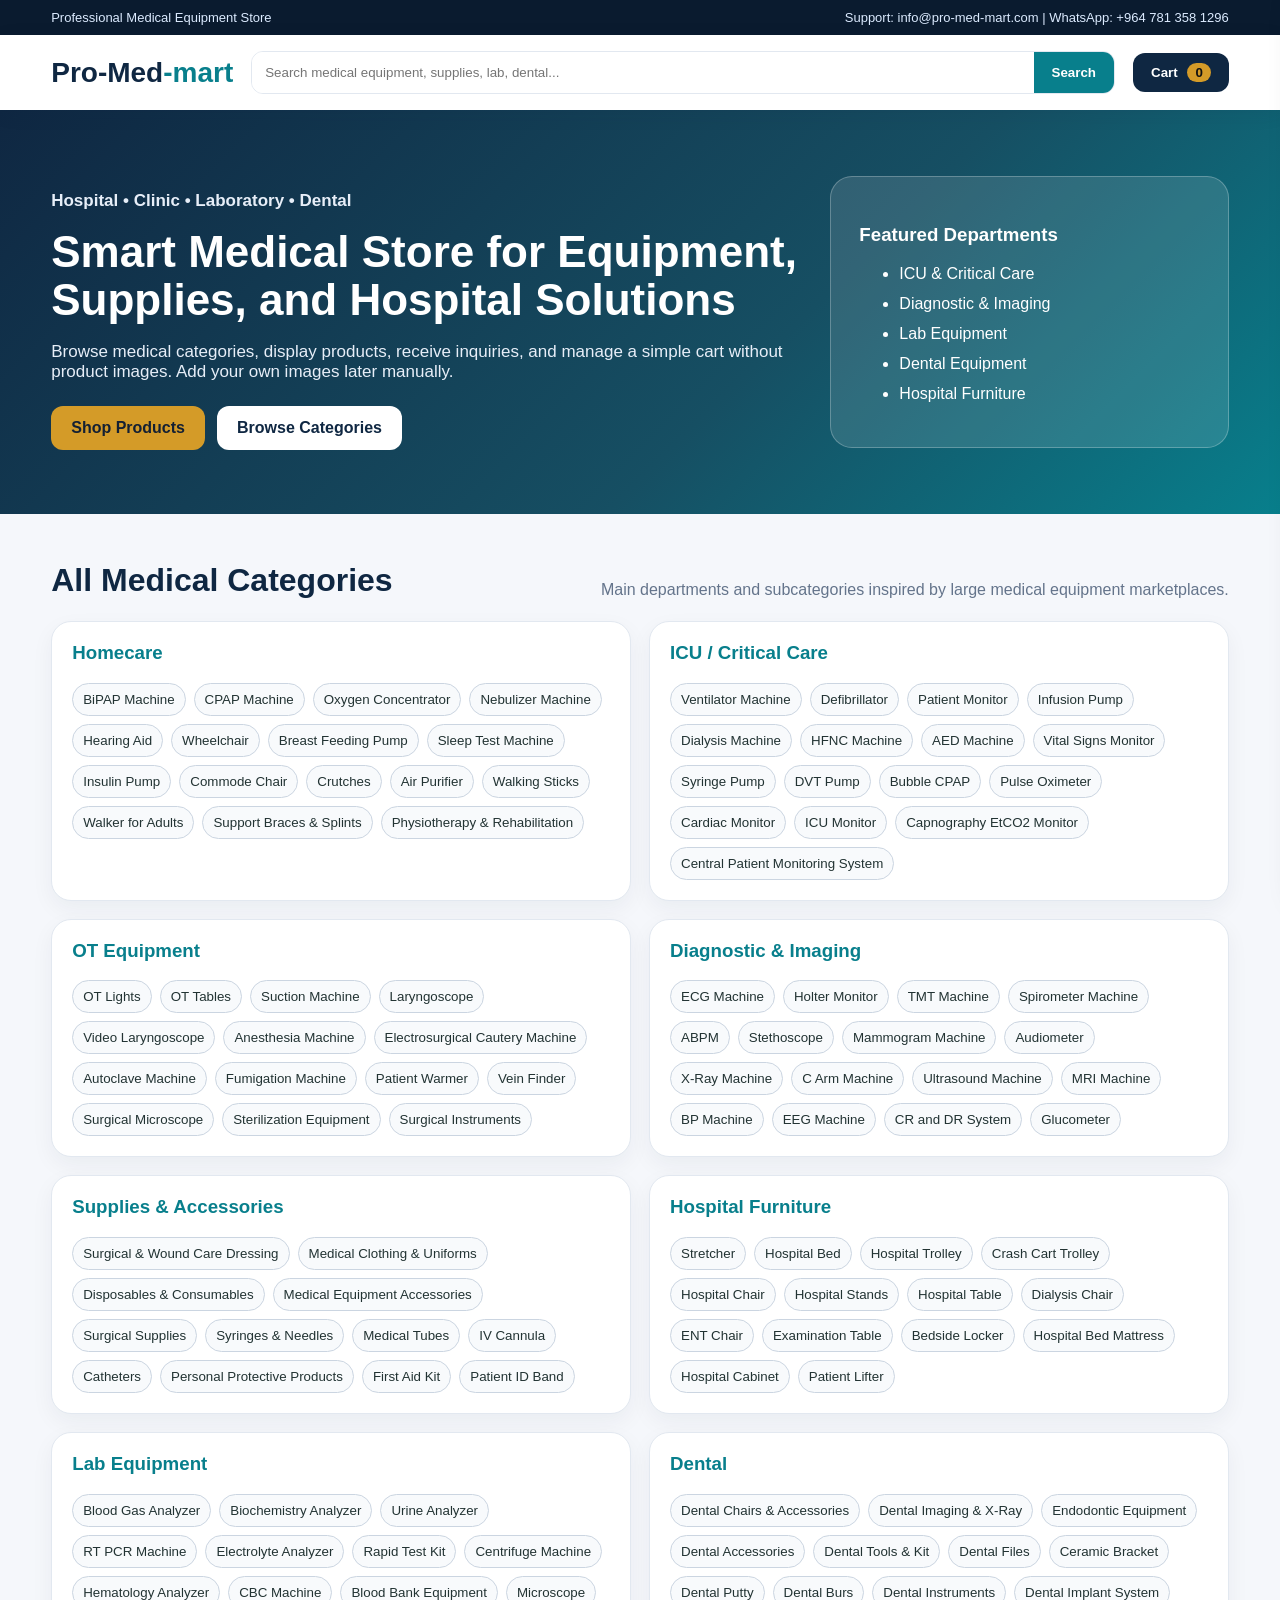
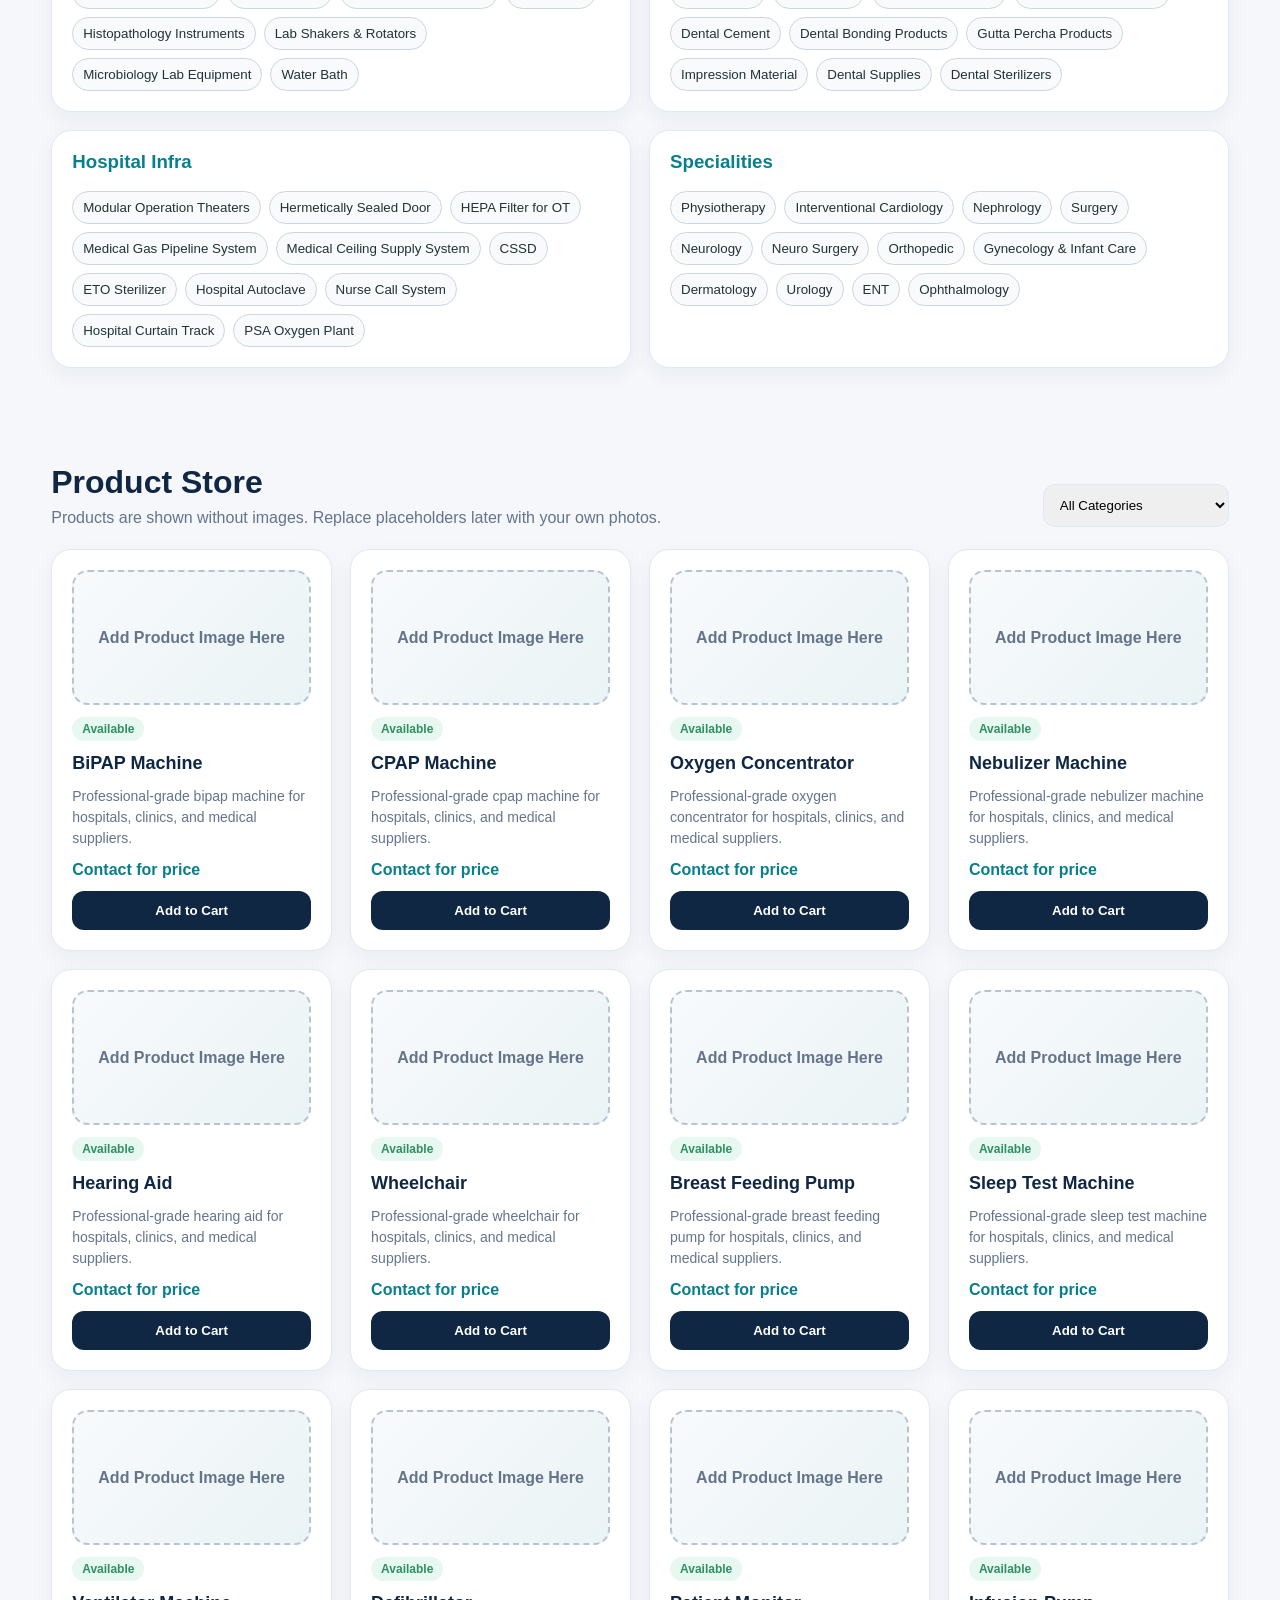
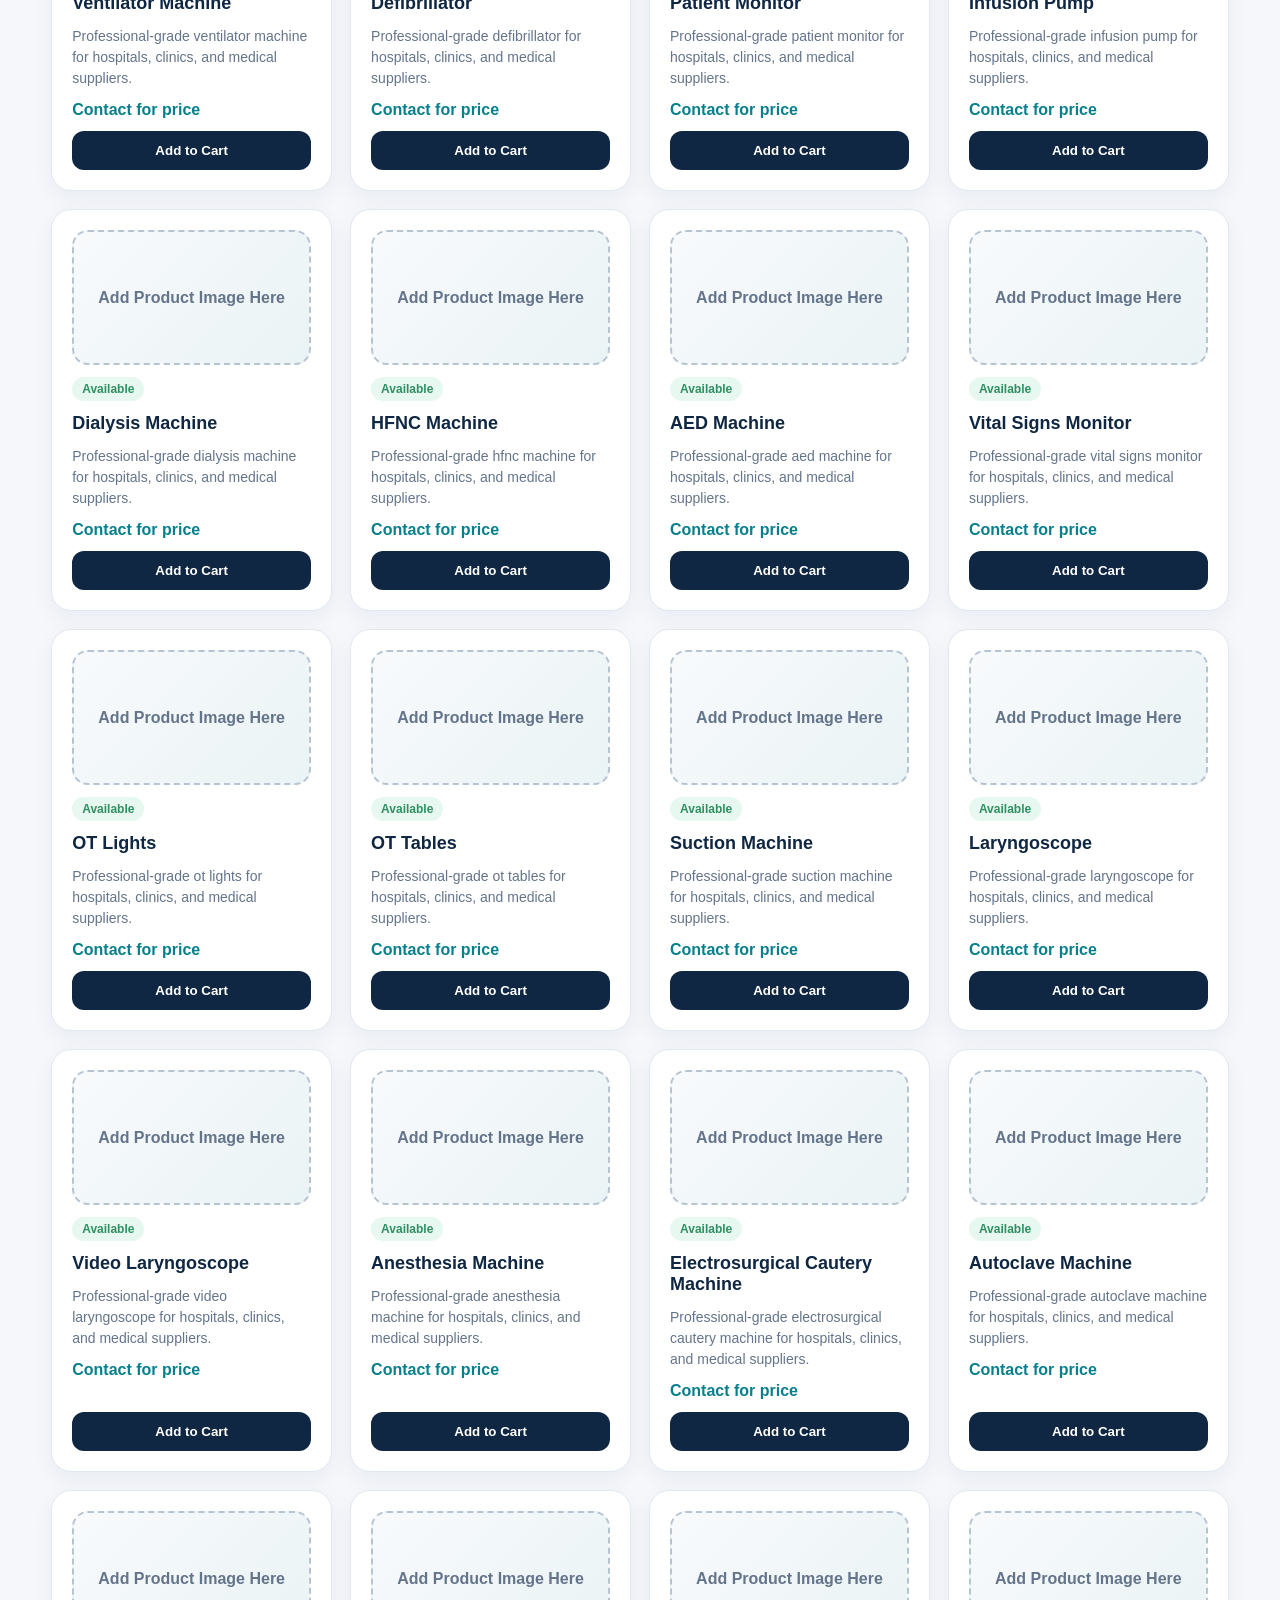
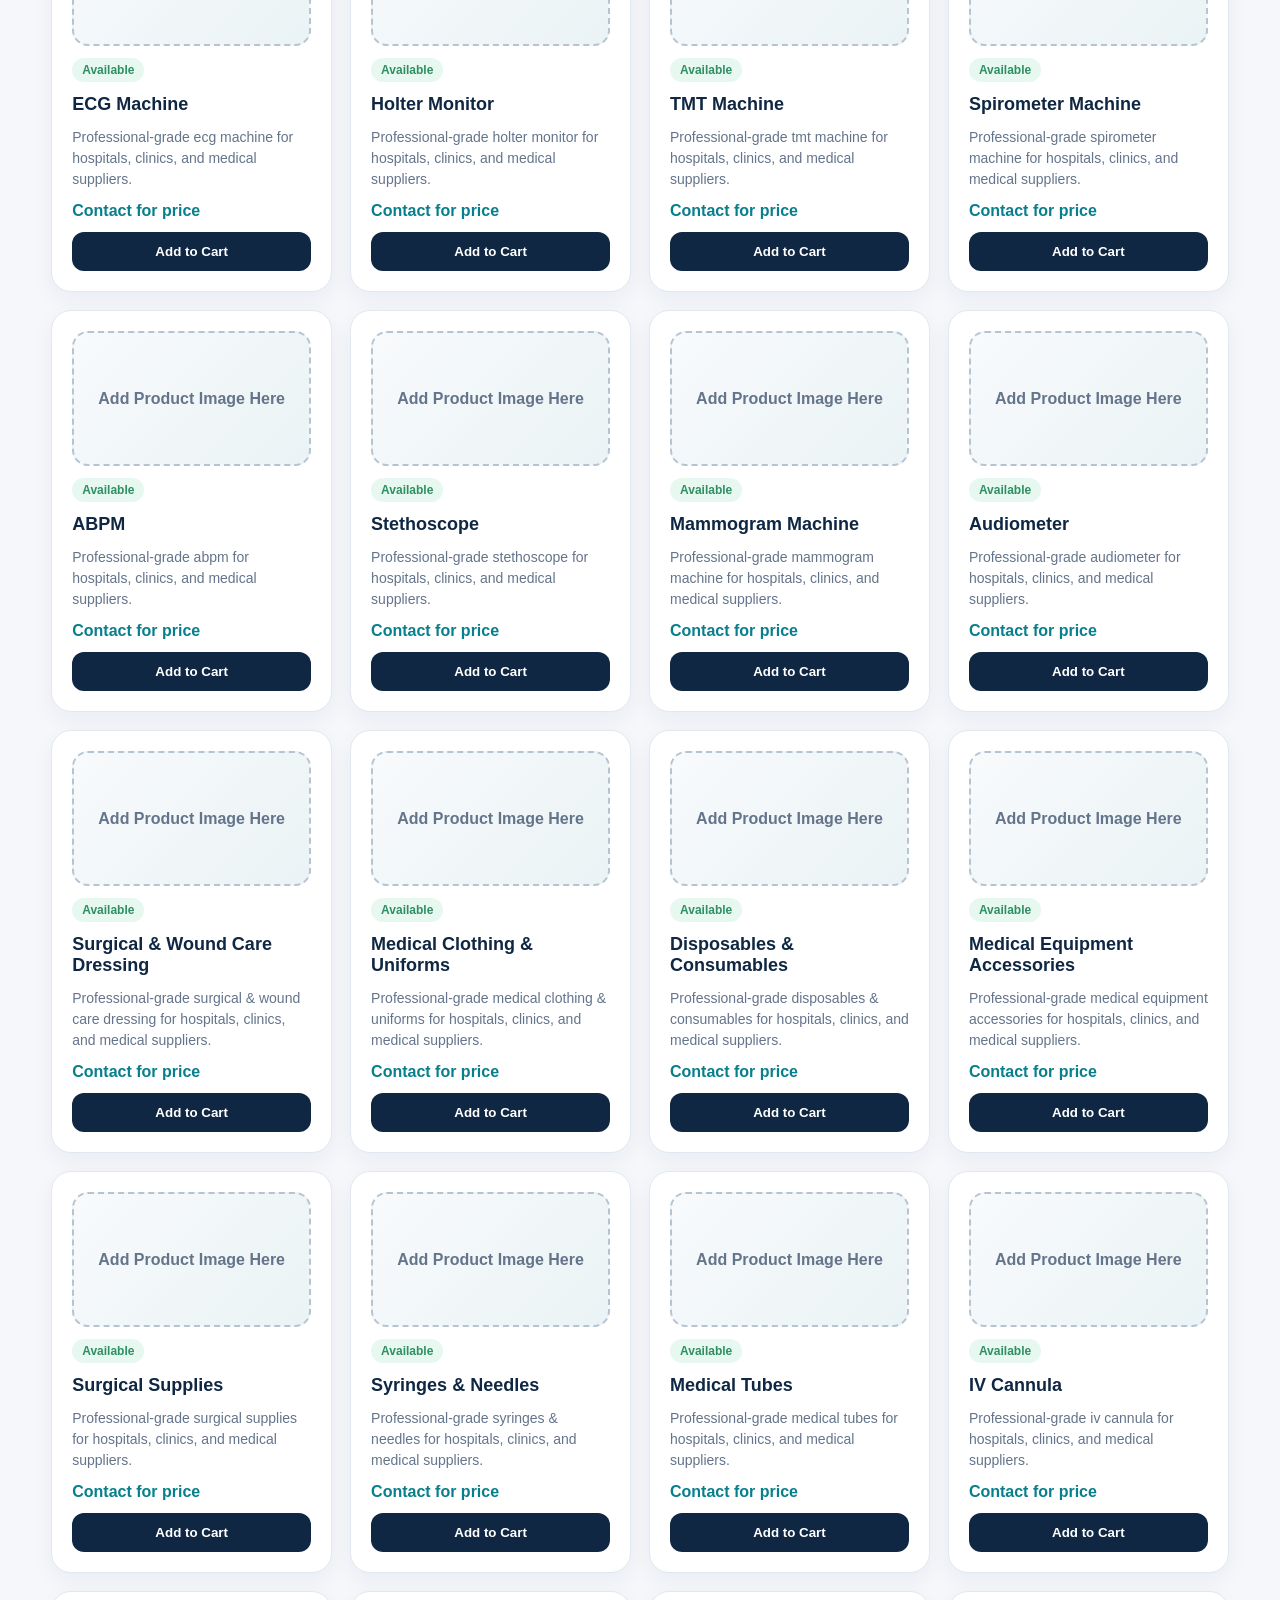
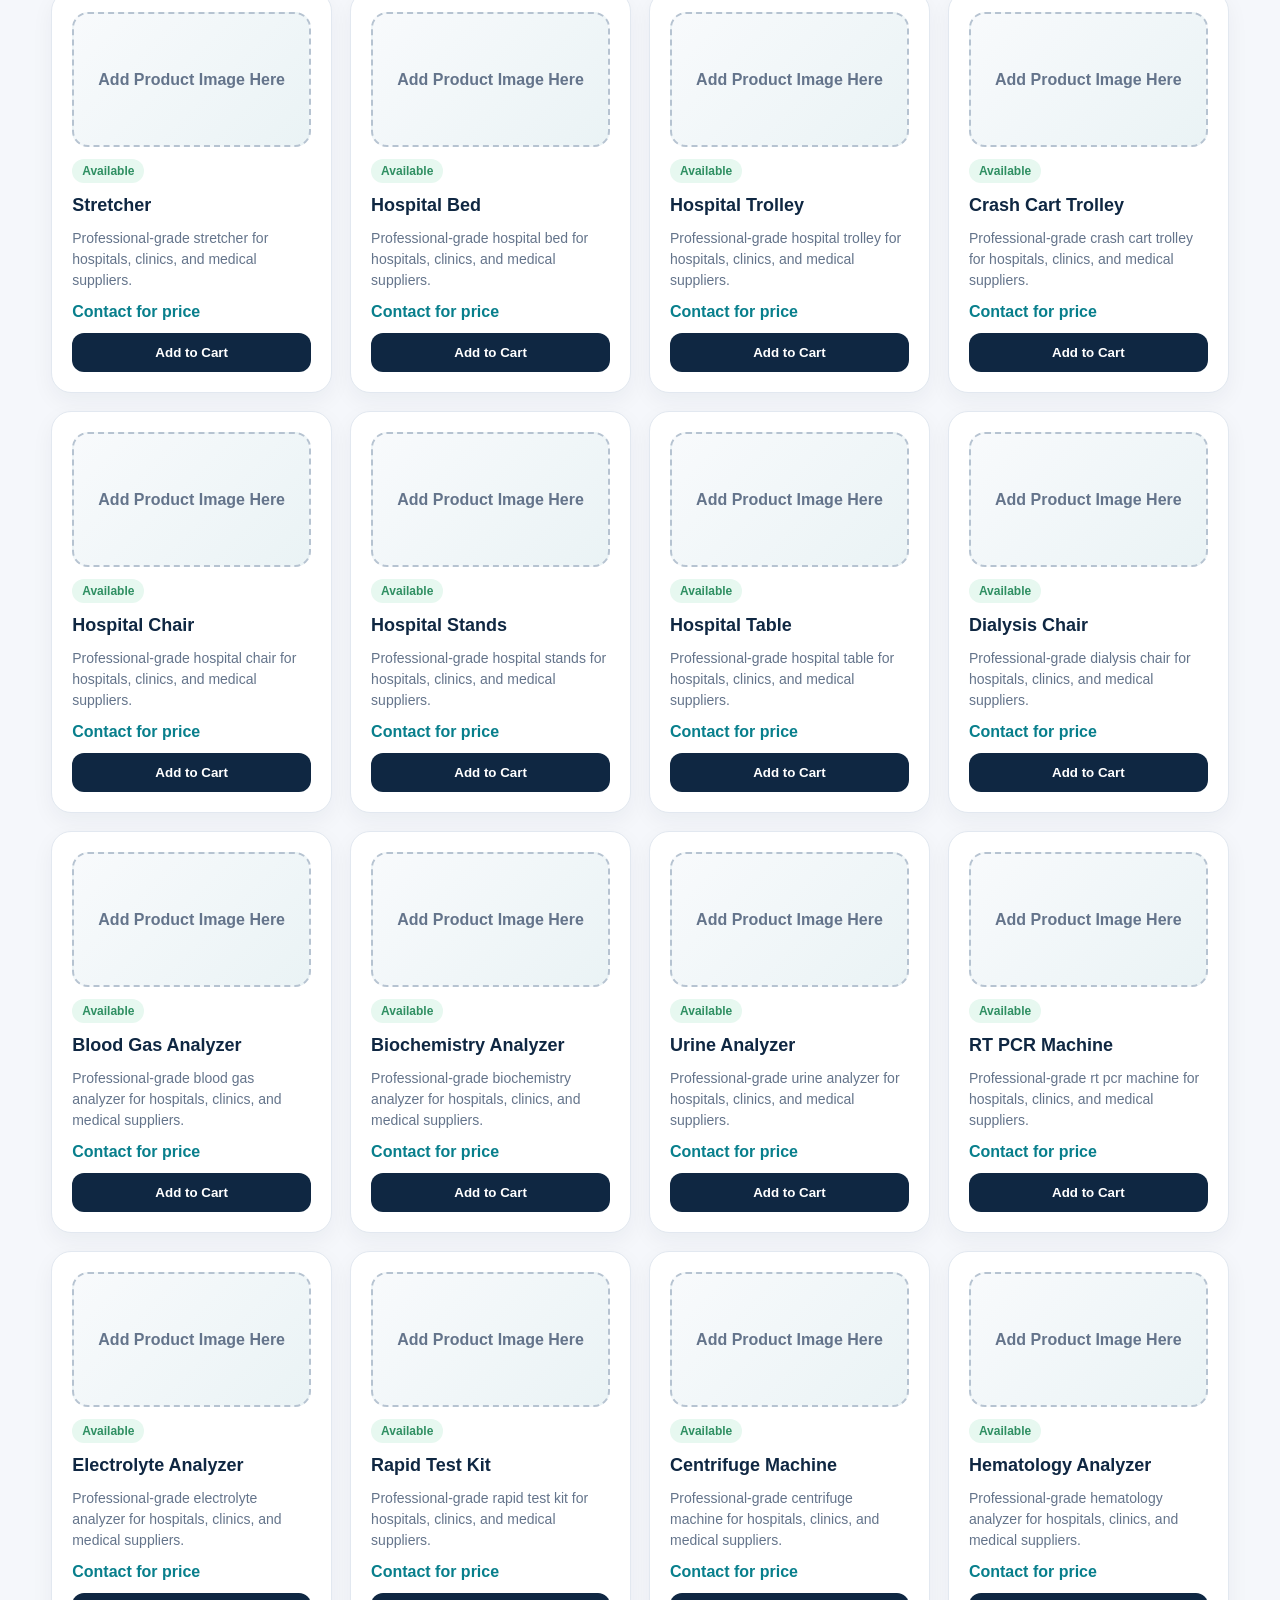
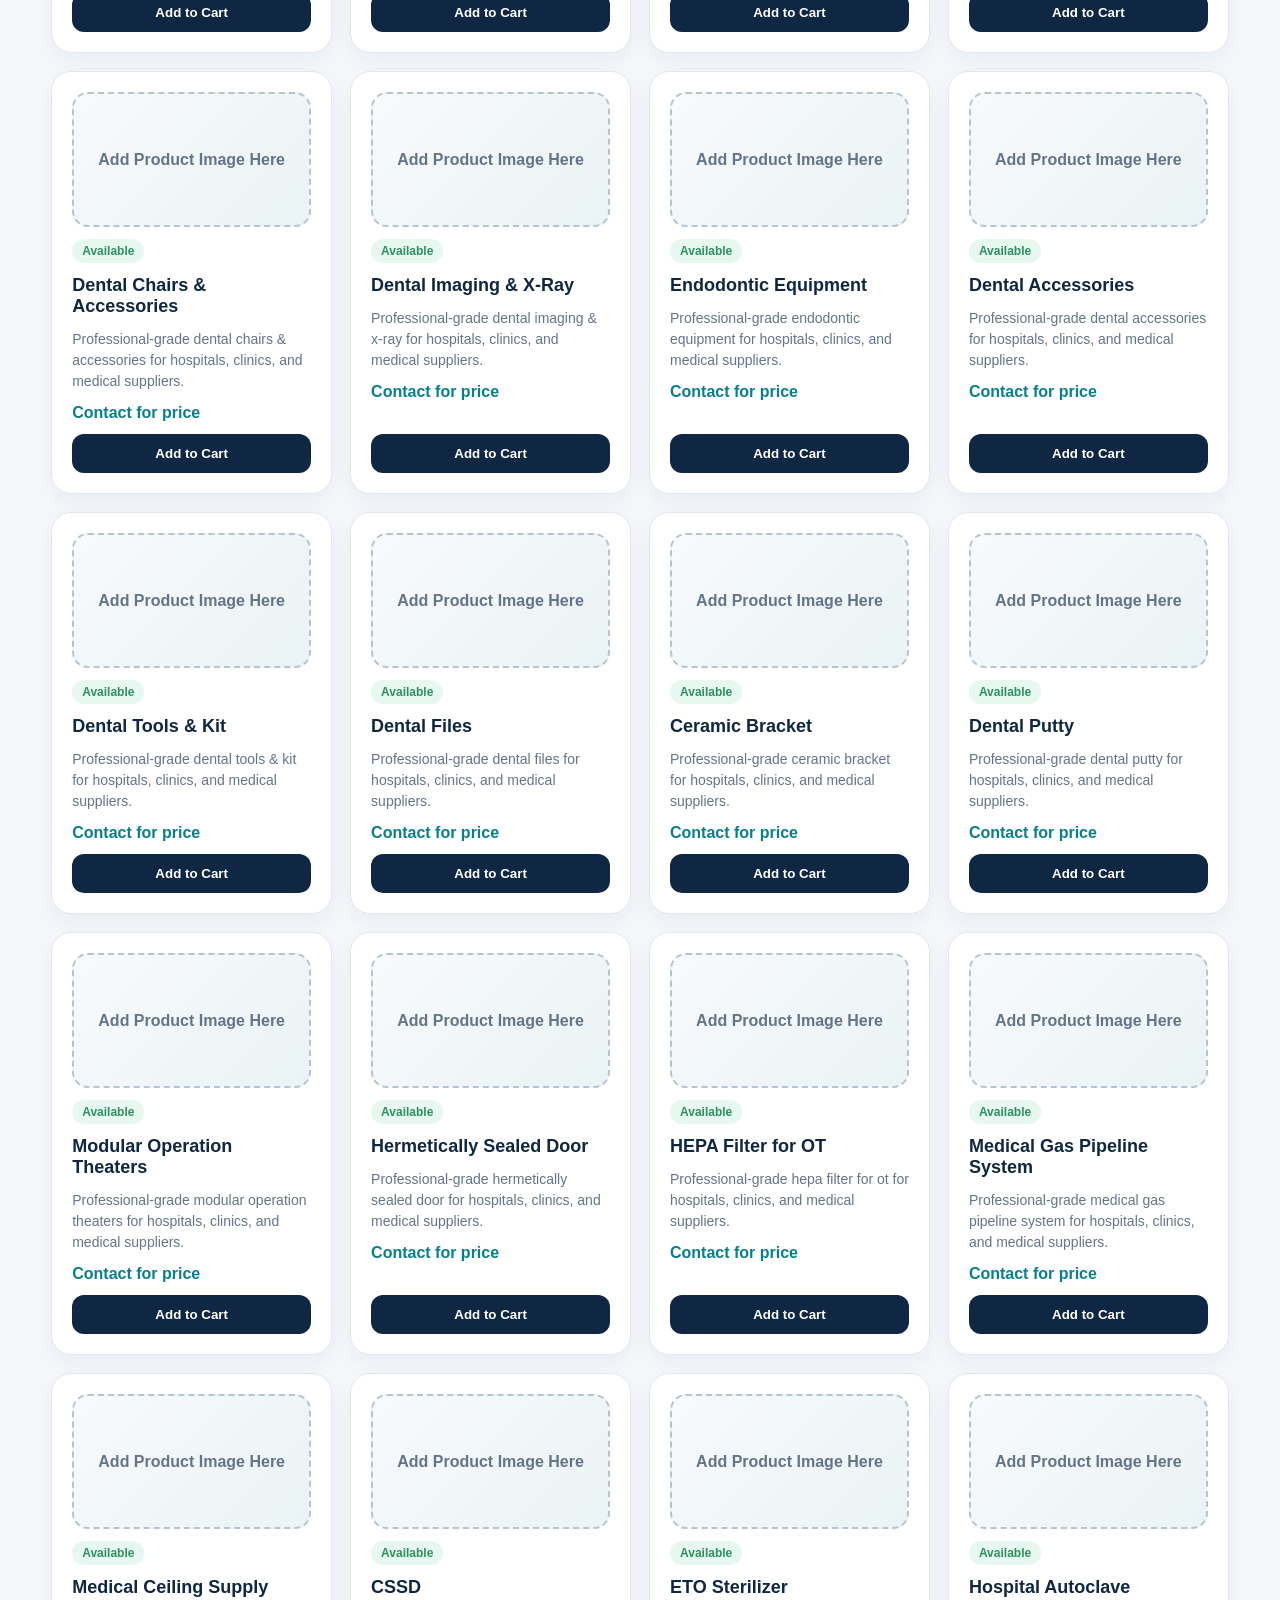
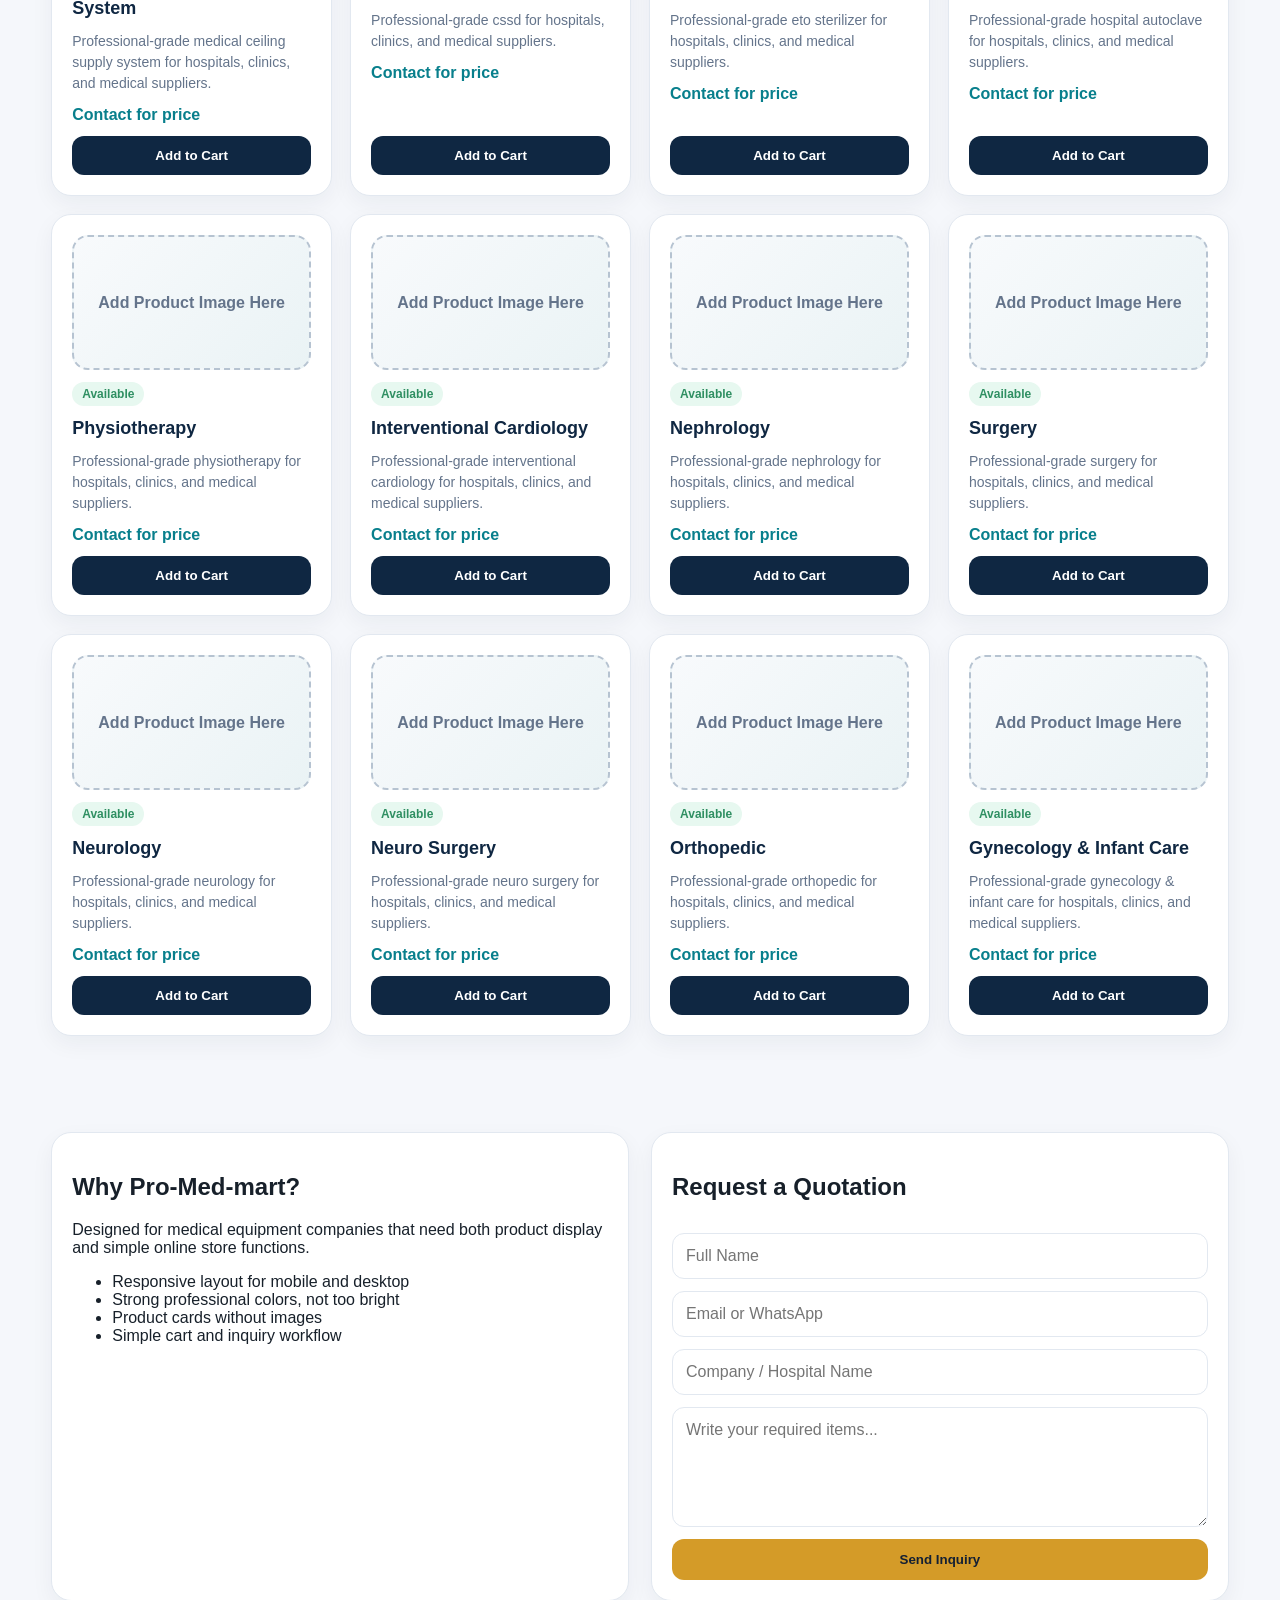
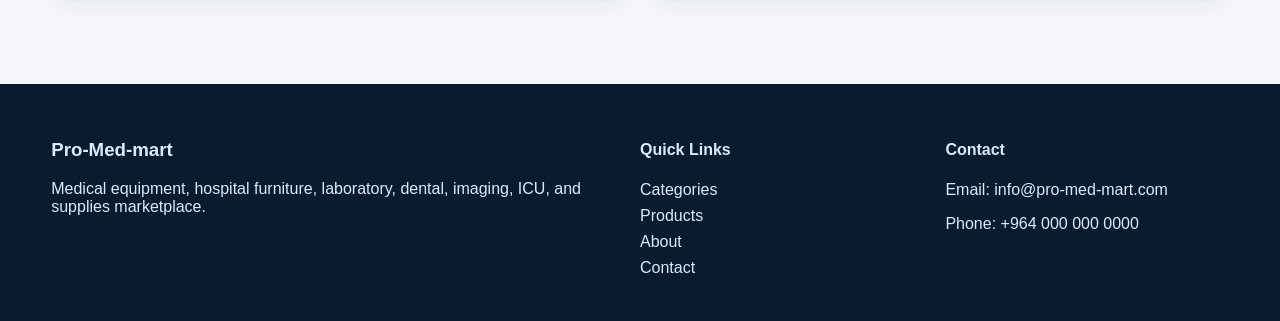
==== commit 1a90672e: "Update index.html" ====
--- a/index.html
+++ b/index.html
@@ -10,7 +10,7 @@
   <header class="topbar">
     <div class="wrap topbar-inner">
       <span>Professional Medical Equipment Store</span>
-      <span>Support: info@pro-med-mart.com | WhatsApp: +964 000 000 0000</span>
+      <span>Support: info@pro-med-mart.com | WhatsApp: +964 781 358 1296</span>
     </div>
   </header>
 
